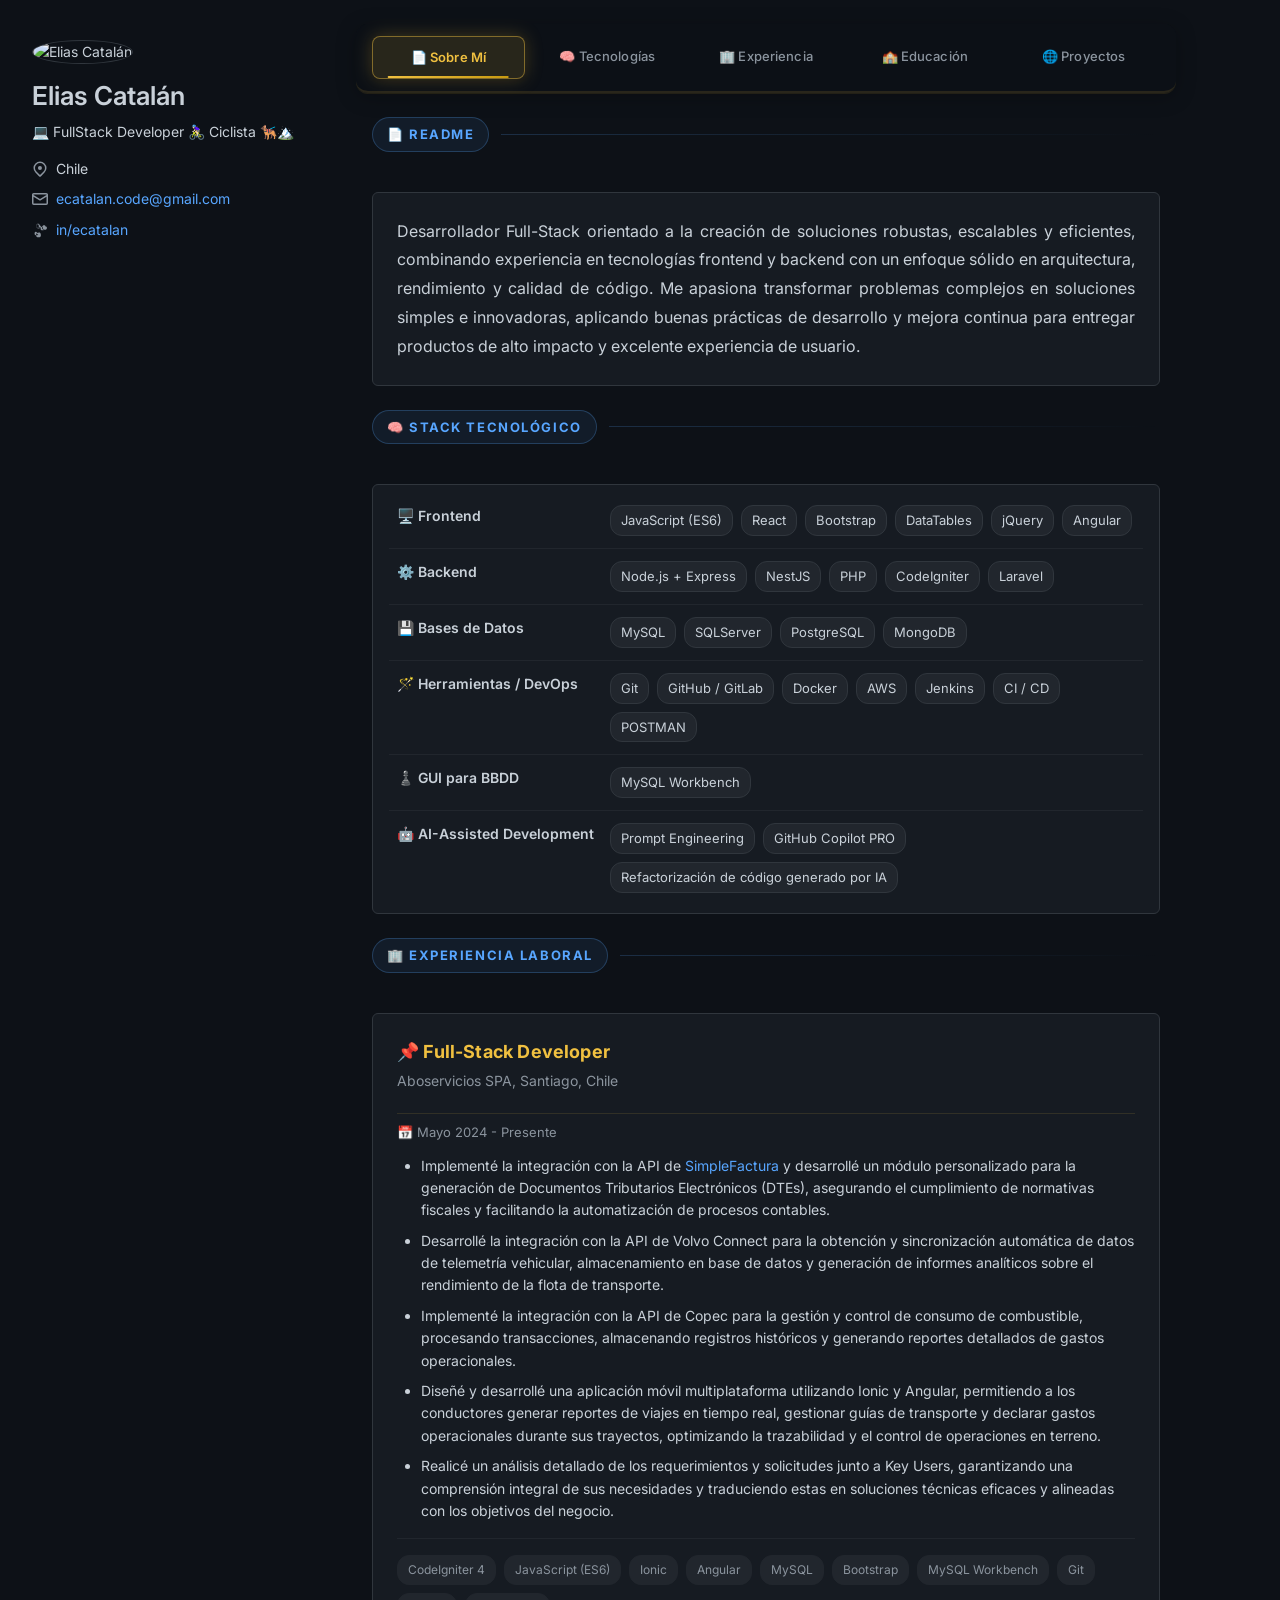
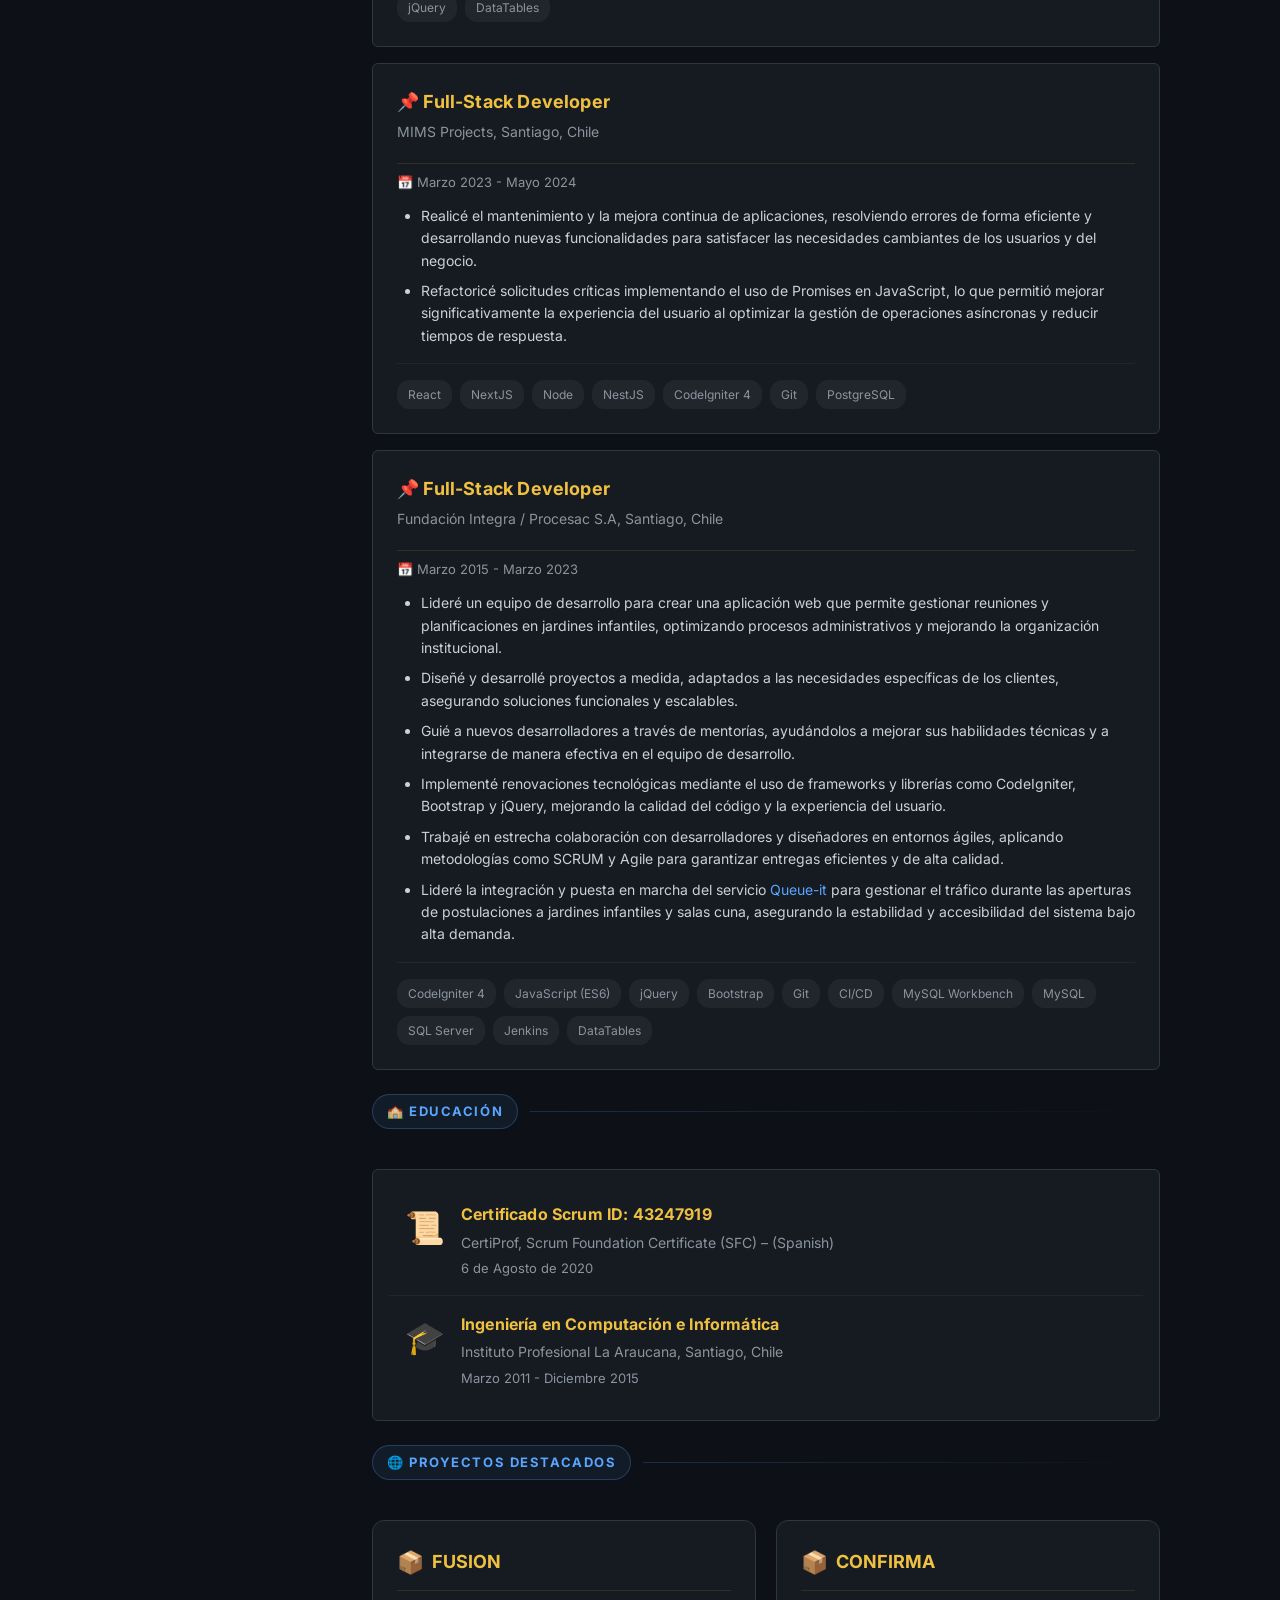
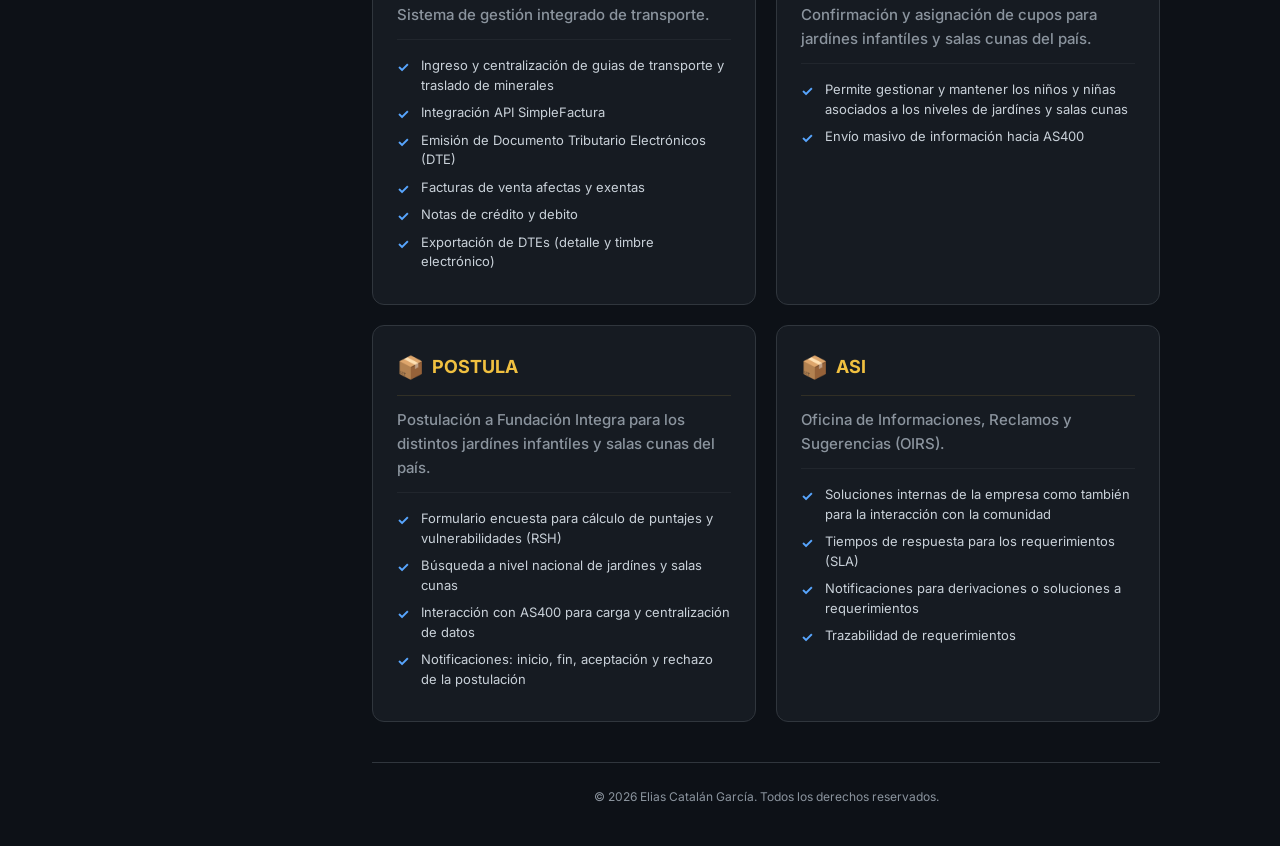
==== index.html @ afe422bb "Mejora(readme): actualizar descripción profesional y categorías de tecnologías" ====
<!DOCTYPE html>
<html lang="es">
<head>
    <meta charset="UTF-8">
    <meta name="viewport" content="width=device-width, initial-scale=1.0">
    <title>Elias Catalán - Full-Stack Developer</title>
    <link rel="icon" href="data:image/svg+xml,<svg xmlns=%22http://www.w3.org/2000/svg%22 viewBox=%220 0 100 100%22><text y=%22.9em%22 font-size=%2290%22>💻</text></svg>">
    <meta name="description" content="Desarrollador Full-Stack con más de 10 años de experiencia en diseño, desarrollo e implementación de aplicaciones web.">
    <link rel="preconnect" href="https://fonts.googleapis.com">
    <link rel="preconnect" href="https://fonts.gstatic.com" crossorigin>
    <link href="https://fonts.googleapis.com/css2?family=Inter:wght@300;400;500;600;700&family=JetBrains+Mono:wght@400;500;600&display=swap" rel="stylesheet">
    <link rel="stylesheet" href="css/style.css">
</head>
<body class="dark-mode">
    <div class="github-container">
        <!-- Sidebar -->
        <aside class="sidebar">
            <div class="profile-section">
                <div class="profile-avatar">
                    <img src="https://avatars.githubusercontent.com/u/13459196?v=4" alt="Elias Catalán" class="avatar-img">
                </div>
                <div class="profile-info">
                    <h1 class="profile-name">Elias Catalán</h1>
                </div>
                <p class="profile-bio">💻 FullStack Developer 🚴🏻‍♀️ Ciclista 🐕‍🦺🏔️</p>
                <button id="theme-toggle" class="btn-theme-toggle">
                    <span class="theme-icon">☀️</span>
                </button>
            </div>

            <div class="profile-details">
                <div class="detail-item">
                    <svg class="icon" viewBox="0 0 16 16" width="16" height="16"><path d="m12.596 11.596-3.535 3.536a1.5 1.5 0 0 1-2.122 0l-3.535-3.536a6.5 6.5 0 1 1 9.192-9.193 6.5 6.5 0 0 1 0 9.193Zm-1.06-8.132v-.001a5 5 0 1 0-7.072 7.072L8 14.07l3.536-3.534a5 5 0 0 0 0-7.072ZM8 9a2 2 0 1 1-.001-3.999A2 2 0 0 1 8 9Z"></path></svg>
                    <span>Chile</span>
                </div>
                <div class="detail-item">
                    <svg class="icon" viewBox="0 0 16 16" width="16" height="16"><path d="M1.75 2h12.5c.966 0 1.75.784 1.75 1.75v8.5A1.75 1.75 0 0 1 14.25 14H1.75A1.75 1.75 0 0 1 0 12.25v-8.5C0 2.784.784 2 1.75 2ZM1.5 12.251c0 .138.112.25.25.25h12.5a.25.25 0 0 0 .25-.25V5.809L8.38 9.397a.75.75 0 0 1-.76 0L1.5 5.809v6.442Zm13-8.181v-.32a.25.25 0 0 0-.25-.25H1.75a.25.25 0 0 0-.25.25v.32L8 7.88Z"></path></svg>
                    <a href="mailto:ecatalan.code@gmail.com">ecatalan.code@gmail.com</a>
                </div>
                <div class="detail-item">
                    <svg class="icon" viewBox="0 0 16 16" width="16" height="16"><path d="M7.775 3.275C7.64 2.33 7.03 1.677 6 1.677c-1.03 0-1.64.653-1.775 1.598L4.15 4.2c-.042.358-.024.65.05.922.07.266.197.487.392.674.204.194.47.34.806.444.332.103.7.162 1.102.162.402 0 .77-.059 1.102-.162.337-.104.602-.25.806-.444.195-.187.322-.408.392-.674.074-.272.092-.564.05-.922Zm.224 1.626c-.06.235-.153.405-.288.52a1.59 1.59 0 0 1-.577.315c-.253.076-.58.12-.934.12s-.681-.044-.934-.12a1.59 1.59 0 0 1-.577-.316c-.135-.114-.228-.284-.288-.519a1.772 1.772 0 0 1-.036-.694l.075-.83c.088-.582.467-1.022 1.15-1.022.683 0 1.062.44 1.15 1.022l.075.83c.036.226.028.47-.036.694ZM13.78 4.826c-.107-.957-.717-1.61-1.747-1.61-1.03 0-1.64.653-1.775 1.598l-.075.83c-.042.358-.024.65.05.922.07.266.197.487.392.674.204.194.47.34.806.444.332.103.7.162 1.102.162.402 0 .77-.059 1.102-.162.337-.104.602-.25.806-.444.195-.187.322-.408.392-.674.074-.272.092-.564.05-.922l-.103-.998Zm-1.527 2.506c-.06.235-.153.405-.288.52a1.59 1.59 0 0 1-.577.315c-.253.076-.58.12-.934.12s-.681-.044-.934-.12a1.59 1.59 0 0 1-.577-.316c-.135-.114-.228-.284-.288-.519a1.772 1.772 0 0 1-.036-.694l.075-.83c.088-.582.467-1.022 1.15-1.022.683 0 1.062.44 1.15 1.022l.075.83c.036.226.028.47-.036.694ZM6 10.677c-1.03 0-1.64.653-1.775 1.598l-.075.83c-.042.358-.024.65.05.922.07.266.197.487.392.674.204.194.47.34.806.444.332.103.7.162 1.102.162.402 0 .77-.059 1.102-.162.337-.104.602-.25.806-.444.195-.187.322-.408.392-.674.074-.272.092-.564.05-.922l-.103-.998c-.107-.957-.717-1.61-1.747-1.61Zm.224 1.626c-.06.235-.153.405-.288.52a1.59 1.59 0 0 1-.577.315c-.253.076-.58.12-.934.12s-.681-.044-.934-.12a1.59 1.59 0 0 1-.577-.316c-.135-.114-.228-.284-.288-.519a1.772 1.772 0 0 1-.036-.694l.075-.83c.088-.582.467-1.022 1.15-1.022.683 0 1.062.44 1.15 1.022l.075.83c.036.226.028.47-.036.694Z"></path></svg>
                    <a href="https://www.linkedin.com/in/ecatalan" target="_blank" rel="noopener noreferrer">in/ecatalan</a>
                </div>
            </div>
        </aside>

        <!-- Main Content -->
        <main class="main-content">
            <div class="profile-header-mobile">
                <h1>👨‍💻 Elias Catalán García</h1>
            </div>

            <!-- Navigation Menu -->
            <nav class="main-nav">
                <ul class="nav-list">
                    <li class="nav-item"><a href="#about" class="nav-link active">📄 Sobre Mí</a></li>
                    <li class="nav-item"><a href="#tech-stack" class="nav-link">🧠 Tecnologías</a></li>
                    <li class="nav-item"><a href="#experience" class="nav-link">🏢 Experiencia</a></li>
                    <li class="nav-item"><a href="#education" class="nav-link">🏫 Educación</a></li>
                    <li class="nav-item"><a href="#projects" class="nav-link">🌐 Proyectos</a></li>
                </ul>
            </nav>

            <!-- About Section -->
            <section id="about" class="readme-section">
                <div class="section-header">
                    <h2>📄 README</h2>
                </div>
                <div class="readme-content">
                    <p class="lead-text">
                        Desarrollador Full-Stack orientado a la creación de soluciones robustas, escalables y eficientes, combinando experiencia en tecnologías 
                        frontend y backend con un enfoque sólido en arquitectura, rendimiento y calidad de código. Me apasiona transformar problemas complejos 
                        en soluciones simples e innovadoras, aplicando buenas prácticas de desarrollo y mejora continua para entregar productos de alto 
                        impacto y excelente experiencia de usuario.
                    </p>
                </div>
            </section>

            <!-- Tech Stack Section -->
            <section id="tech-stack" class="tech-stack-section">
                <div class="section-header">
                    <h2>🧠 Stack Tecnológico</h2>
                </div>
                <div class="tech-table">
                    <table>
                        <tbody>
                            <tr>
                                <td class="category">🖥️ Frontend</td>
                                <td class="technologies">
                                    <span class="tech-badge">JavaScript (ES6)</span>
                                    <span class="tech-badge">React</span>
                                    <span class="tech-badge">Bootstrap</span>
                                    <span class="tech-badge">DataTables</span>
                                    <span class="tech-badge">jQuery</span>
                                    <span class="tech-badge">Angular</span>
                                </td>
                            </tr>
                            <tr>
                                <td class="category">⚙️ Backend</td>
                                <td class="technologies">
                                    <span class="tech-badge">Node.js + Express</span>
                                    <span class="tech-badge">NestJS</span>
                                    <span class="tech-badge">PHP</span>
                                    <span class="tech-badge">CodeIgniter</span>
                                    <span class="tech-badge">Laravel</span>
                                </td>
                            </tr>
                            <tr>
                                <td class="category">💾 Bases de Datos</td>
                                <td class="technologies">
                                    <span class="tech-badge">MySQL</span>
                                    <span class="tech-badge">SQLServer</span>
                                    <span class="tech-badge">PostgreSQL</span>
                                    <span class="tech-badge">MongoDB</span>
                                </td>
                            </tr>
                            <tr>
                                <td class="category">🪄 Herramientas / DevOps</td>
                                <td class="technologies">
                                    <span class="tech-badge">Git</span>
                                    <span class="tech-badge">GitHub / GitLab</span>
                                    <span class="tech-badge">Docker</span>
                                    <span class="tech-badge">AWS</span>
                                    <span class="tech-badge">Jenkins</span>
                                    <span class="tech-badge">CI / CD</span>
                                    <span class="tech-badge">POSTMAN</span>
                                </td>
                            </tr>
                            <tr>
                                <td class="category">♟️ GUI para BBDD</td>
                                <td class="technologies">
                                    <span class="tech-badge">MySQL Workbench</span>
                                </td>
                            </tr>
                            <tr>
                                <td class="category">🤖 AI-Assisted Development</td>
                                <td class="technologies">
                                    <span class="tech-badge">Prompt Engineering</span>
                                    <span class="tech-badge">GitHub Copilot PRO</span>
                                    <span class="tech-badge">Refactorización de código generado por IA</span>
                                </td>
                            </tr>
                        </tbody>
                    </table>
                </div>
            </section>

            <!-- Experience Section -->
            <section id="experience" class="experience-section">
                <div class="section-header">
                    <h2>🏢 Experiencia Laboral</h2>
                </div>

                <div class="experience-card">
                    <div class="exp-header">
                        <h3>📌 Full-Stack Developer</h3>
                        <span class="company">Aboservicios SPA, Santiago, Chile</span>
                    </div>
                    <div class="exp-date">📅 Mayo 2024 - Presente</div>
                    <ul class="exp-details">
                        <li>Implementé la integración con la API de <a href="https://simplefactura.cl/" target="_blank" rel="noopener noreferrer">SimpleFactura</a> y desarrollé un módulo personalizado para la generación de Documentos Tributarios Electrónicos (DTEs), asegurando el cumplimiento de normativas fiscales y facilitando la automatización de procesos contables.</li>
                        <li>Desarrollé la integración con la API de Volvo Connect para la obtención y sincronización automática de datos de telemetría vehicular, almacenamiento en base de datos y generación de informes analíticos sobre el rendimiento de la flota de transporte.</li>
                        <li>Implementé la integración con la API de Copec para la gestión y control de consumo de combustible, procesando transacciones, almacenando registros históricos y generando reportes detallados de gastos operacionales.</li>
                        <li>Diseñé y desarrollé una aplicación móvil multiplataforma utilizando Ionic y Angular, permitiendo a los conductores generar reportes de viajes en tiempo real, gestionar guías de transporte y declarar gastos operacionales durante sus trayectos, optimizando la trazabilidad y el control de operaciones en terreno.</li>
                        <li>Realicé un análisis detallado de los requerimientos y solicitudes junto a Key Users, garantizando una comprensión integral de sus necesidades y traduciendo estas en soluciones técnicas eficaces y alineadas con los objetivos del negocio.</li>
                    </ul>
                    <div class="exp-tech-stack">
                        <span class="exp-tech-badge">CodeIgniter 4</span>
                        <span class="exp-tech-badge">JavaScript (ES6)</span>
                        <span class="exp-tech-badge">Ionic</span>
                        <span class="exp-tech-badge">Angular</span>
                        <span class="exp-tech-badge">MySQL</span>
                        <span class="exp-tech-badge">Bootstrap</span>
                        <span class="exp-tech-badge">MySQL Workbench</span>
                        <span class="exp-tech-badge">Git</span>
                        <span class="exp-tech-badge">jQuery</span>
                        <span class="exp-tech-badge">DataTables</span>
                    </div>
                </div>

                <div class="experience-card">
                    <div class="exp-header">
                        <h3>📌 Full-Stack Developer</h3>
                        <span class="company">MIMS Projects, Santiago, Chile</span>
                    </div>
                    <div class="exp-date">📅 Marzo 2023 - Mayo 2024</div>
                    <ul class="exp-details">
                        <li>Realicé el mantenimiento y la mejora continua de aplicaciones, resolviendo errores de forma eficiente y desarrollando nuevas funcionalidades para satisfacer las necesidades cambiantes de los usuarios y del negocio.</li>
                        <li>Refactoricé solicitudes críticas implementando el uso de Promises en JavaScript, lo que permitió mejorar significativamente la experiencia del usuario al optimizar la gestión de operaciones asíncronas y reducir tiempos de respuesta.</li>
                    </ul>
                    <div class="exp-tech-stack">
                        <span class="exp-tech-badge">React</span>
                        <span class="exp-tech-badge">NextJS</span>
                        <span class="exp-tech-badge">Node</span>
                        <span class="exp-tech-badge">NestJS</span>
                        <span class="exp-tech-badge">CodeIgniter 4</span>
                        <span class="exp-tech-badge">Git</span>
                        <span class="exp-tech-badge">PostgreSQL</span>
                    </div>
                </div>

                <div class="experience-card">
                    <div class="exp-header">
                        <h3>📌 Full-Stack Developer</h3>
                        <span class="company">Fundación Integra / Procesac S.A, Santiago, Chile</span>
                    </div>
                    <div class="exp-date">📅 Marzo 2015 - Marzo 2023</div>
                    <ul class="exp-details">
                        <li>Lideré un equipo de desarrollo para crear una aplicación web que permite gestionar reuniones y planificaciones en jardines infantiles, optimizando procesos administrativos y mejorando la organización institucional.</li>
                        <li>Diseñé y desarrollé proyectos a medida, adaptados a las necesidades específicas de los clientes, asegurando soluciones funcionales y escalables.</li>
                        <li>Guié a nuevos desarrolladores a través de mentorías, ayudándolos a mejorar sus habilidades técnicas y a integrarse de manera efectiva en el equipo de desarrollo.</li>
                        <li>Implementé renovaciones tecnológicas mediante el uso de frameworks y librerías como CodeIgniter, Bootstrap y jQuery, mejorando la calidad del código y la experiencia del usuario.</li>
                        <li>Trabajé en estrecha colaboración con desarrolladores y diseñadores en entornos ágiles, aplicando metodologías como SCRUM y Agile para garantizar entregas eficientes y de alta calidad.</li>
                        <li>Lideré la integración y puesta en marcha del servicio <a href="https://queue-it.com/" target="_blank" rel="noopener noreferrer">Queue-it</a> para gestionar el tráfico durante las aperturas de postulaciones a jardines infantiles y salas cuna, asegurando la estabilidad y accesibilidad del sistema bajo alta demanda.</li>
                    </ul>
                    <div class="exp-tech-stack">
                        <span class="exp-tech-badge">CodeIgniter 4</span>
                        <span class="exp-tech-badge">JavaScript (ES6)</span>
                        <span class="exp-tech-badge">jQuery</span>
                        <span class="exp-tech-badge">Bootstrap</span>
                        <span class="exp-tech-badge">Git</span>
                        <span class="exp-tech-badge">CI/CD</span>
                        <span class="exp-tech-badge">MySQL Workbench</span>
                        <span class="exp-tech-badge">MySQL</span>
                        <span class="exp-tech-badge">SQL Server</span>
                        <span class="exp-tech-badge">Jenkins</span>
                        <span class="exp-tech-badge">DataTables</span>
                    </div>
                </div>
            </section>

            <!-- Education Section -->
            <section id="education" class="education-section">
                <div class="section-header">
                    <h2>🏫 Educación</h2>
                </div>
                <div class="education-list">
                    <div class="education-item">
                        <div class="edu-icon">📜</div>
                        <div class="edu-content">
                            <h4>Certificado Scrum ID: 43247919</h4>
                            <p class="edu-institution">CertiProf, Scrum Foundation Certificate (SFC) – (Spanish)</p>
                            <p class="edu-date">6 de Agosto de 2020</p>
                        </div>
                    </div>
                    <div class="education-item">
                        <div class="edu-icon">🎓</div>
                        <div class="edu-content">
                            <h4>Ingeniería en Computación e Informática</h4>
                            <p class="edu-institution">Instituto Profesional La Araucana, Santiago, Chile</p>
                            <p class="edu-date">Marzo 2011 - Diciembre 2015</p>
                        </div>
                    </div>
                </div>
            </section>

            <!-- Projects Section -->
            <section id="projects" class="projects-section">
                <div class="section-header">
                    <h2>🌐 Proyectos Destacados</h2>
                </div>
                <div class="projects-grid">
                    <div class="project-card">
                        <h3><a href="https://fusion.deltainformatica.cl/" target="_blank" rel="noopener noreferrer">FUSION</a></h3>
                        <p class="project-description">Sistema de gestión integrado de transporte.</p>
                        <ul class="project-features">
                            <li>Ingreso y centralización de guias de transporte y traslado de minerales</li>
                            <li>Integración API SimpleFactura</li>
                            <li>Emisión de Documento Tributario Electrónicos (DTE)</li>
                            <li>Facturas de venta afectas y exentas</li>
                            <li>Notas de crédito y debito</li>
                            <li>Exportación de DTEs (detalle y timbre electrónico)</li>
                        </ul>
                    </div>

                    <div class="project-card">
                        <h3><a href="https://confirma.integra.cl/" target="_blank" rel="noopener noreferrer">CONFIRMA</a></h3>
                        <p class="project-description">Confirmación y asignación de cupos para jardínes infantíles y salas cunas del país.</p>
                        <ul class="project-features">
                            <li>Permite gestionar y mantener los niños y niñas asociados a los niveles de jardínes y salas cunas</li>
                            <li>Envío masivo de información hacia AS400</li>
                        </ul>
                    </div>

                    <div class="project-card">
                        <h3><a href="https://postula.integra.cl/" target="_blank" rel="noopener noreferrer">POSTULA</a></h3>
                        <p class="project-description">Postulación a Fundación Integra para los distintos jardínes infantíles y salas cunas del país.</p>
                        <ul class="project-features">
                            <li>Formulario encuesta para cálculo de puntajes y vulnerabilidades (RSH)</li>
                            <li>Búsqueda a nivel nacional de jardínes y salas cunas</li>
                            <li>Interacción con AS400 para carga y centralización de datos</li>
                            <li>Notificaciones: inicio, fin, aceptación y rechazo de la postulación</li>
                        </ul>
                    </div>

                    <div class="project-card">
                        <h3><a href="https://asi.integra.cl/" target="_blank" rel="noopener noreferrer">ASI</a></h3>
                        <p class="project-description">Oficina de Informaciones, Reclamos y Sugerencias (OIRS).</p>
                        <ul class="project-features">
                            <li>Soluciones internas de la empresa como también para la interacción con la comunidad</li>
                            <li>Tiempos de respuesta para los requerimientos (SLA)</li>
                            <li>Notificaciones para derivaciones o soluciones a requerimientos</li>
                            <li>Trazabilidad de requerimientos</li>
                        </ul>
                    </div>
                </div>
            </section>

            <!-- Footer -->
            <footer class="github-footer">
                <p>© <span id="current-year"></span> Elias Catalán García. Todos los derechos reservados.</p>
            </footer>
        </main>
    </div>

    <button id="scroll-to-top" class="scroll-to-top" aria-label="Volver arriba">
        <svg viewBox="0 0 24 24" width="24" height="24" stroke="currentColor" stroke-width="2" fill="none">
            <polyline points="18 15 12 9 6 15"></polyline>
        </svg>
    </button>

    <script src="js/script.js"></script>
</body>
</html>
---- css/style.css ----
/* ============================================
   GITHUB STYLE - VARIABLES
   ============================================ */
:root {
    /* Dark Theme Colors */
    --bg-primary: #0d1117;
    --bg-secondary: #161b22;
    --bg-tertiary: #21262d;
    --bg-overlay: #30363d;
    
    --text-primary: #c9d1d9;
    --text-secondary: #8b949e;
    --text-link: #58a6ff;
    --text-link-hover: #1f6feb;
    
    --border-default: #30363d;
    --border-muted: #21262d;
    
    /* Light Theme Colors */
    --bg-primary-light: #ffffff;
    --bg-secondary-light: #f6f8fa;
    --bg-tertiary-light: #ffffff;
    --bg-overlay-light: #f6f8fa;
    
    --text-primary-light: #24292f;
    --text-secondary-light: #57606a;
    --text-link-light: #0969da;
    --text-link-hover-light: #0550ae;
    
    --border-default-light: #d0d7de;
    --border-muted-light: #d8dee4;
    
    /* Common */
    --font-family: 'Inter', 'Roboto', -apple-system, BlinkMacSystemFont, "Segoe UI", "Noto Sans", Helvetica, Arial, sans-serif;
    --font-mono: 'JetBrains Mono', 'Fira Code', ui-monospace, SFMono-Regular, "SF Mono", Menlo, Consolas, "Liberation Mono", monospace;

    /* Accent Colors */
    --accent-yellow: #f0c040;
    --accent-yellow-dark: #c89a10;
    --accent-yellow-glow: rgba(240, 192, 64, 0.25);
    --accent-yellow-subtle: rgba(240, 192, 64, 0.12);
}

/* ============================================
   RESET & BASE STYLES
   ============================================ */
* {
    margin: 0;
    padding: 0;
    box-sizing: border-box;
}

body {
    font-family: var(--font-family);
    background-color: var(--bg-primary);
    color: var(--text-primary);
    line-height: 1.6;
    font-size: 14px;
    transition: background-color 0.3s ease, color 0.3s ease;
}

body.light-mode {
    background-color: var(--bg-primary-light);
    color: var(--text-primary-light);
}

a {
    color: var(--text-link);
    text-decoration: none;
    transition: color 0.2s ease;
}

a:hover {
    color: var(--text-link-hover);
    text-decoration: underline;
}

body.light-mode a {
    color: var(--text-link-light);
}

body.light-mode a:hover {
    color: var(--text-link-hover-light);
}

code {
    background-color: var(--bg-tertiary);
    padding: 0.2em 0.4em;
    border-radius: 6px;
    font-family: var(--font-mono);
    font-size: 0.9em;
}

body.light-mode code {
    background-color: var(--bg-overlay-light);
}

/* ============================================
   MAIN CONTAINER
   ============================================ */
.github-container {
    display: grid;
    grid-template-columns: 300px 1fr;
    max-width: 1400px;
    margin: 0 auto;
    padding: 40px 120px 40px 32px;
    gap: 40px;
}

/* ============================================
   SIDEBAR
   ============================================ */
.sidebar {
    position: sticky;
    top: 24px;
    height: fit-content;
}

.profile-section {
    margin-bottom: 16px;
    position: relative;
}

.profile-avatar {
    width: 100%;
    margin-bottom: 16px;
}

.avatar-img {
    width: 100%;
    height: auto;
    border-radius: 50%;
    border: 1px solid var(--border-default);
}

body.light-mode .avatar-img {
    border-color: var(--border-default-light);
}

.profile-info {
    margin-bottom: 8px;
}

.profile-name {
    font-size: 26px;
    font-weight: 600;
    line-height: 1.25;
    color: var(--text-primary);
}

body.light-mode .profile-name {
    color: var(--text-primary-light);
}

.profile-username {
    font-size: 20px;
    font-weight: 300;
    color: var(--text-secondary);
    margin-top: 4px;
}

body.light-mode .profile-username {
    color: var(--text-secondary-light);
}

.profile-bio {
    font-size: 14px;
    color: var(--text-primary);
    margin-top: 8px;
    line-height: 1.5;
}

body.light-mode .profile-bio {
    color: var(--text-primary-light);
}

.btn-theme-toggle {
    display: none;
}

.btn-theme-toggle:hover {
    background: var(--bg-overlay);
    border-color: var(--text-secondary);
}

body.light-mode .btn-theme-toggle {
    background: var(--bg-overlay-light);
    border-color: var(--border-default-light);
}

body.light-mode .btn-theme-toggle:hover {
    background: var(--bg-secondary-light);
    border-color: var(--border-muted-light);
}

.profile-details {
    margin-top: 16px;
}

.detail-item {
    display: flex;
    align-items: center;
    gap: 8px;
    margin-bottom: 8px;
    font-size: 14px;
    color: var(--text-primary);
}

body.light-mode .detail-item {
    color: var(--text-primary-light);
}

.detail-item .icon {
    fill: var(--text-secondary);
    flex-shrink: 0;
}

body.light-mode .detail-item .icon {
    fill: var(--text-secondary-light);
}

.achievements {
    margin-top: 24px;
    padding-top: 16px;
    border-top: 1px solid var(--border-default);
}

body.light-mode .achievements {
    border-color: var(--border-default-light);
}

.achievements h3 {
    font-size: 16px;
    font-weight: 600;
    margin-bottom: 12px;
    color: var(--text-primary);
}

body.light-mode .achievements h3 {
    color: var(--text-primary-light);
}

.achievement-badges {
    display: flex;
    gap: 8px;
    flex-wrap: wrap;
}

.badge {
    width: 48px;
    height: 48px;
    border-radius: 50%;
    background: var(--bg-tertiary);
    border: 1px solid var(--border-default);
    display: flex;
    align-items: center;
    justify-content: center;
    font-size: 24px;
    cursor: pointer;
    transition: transform 0.2s ease;
}

.badge:hover {
    transform: scale(1.1);
}

body.light-mode .badge {
    background: var(--bg-overlay-light);
    border-color: var(--border-default-light);
}

/* ============================================
   MAIN CONTENT
   ============================================ */
.main-content {
    min-width: 0;
}

.profile-header-mobile {
    display: none;
}

/* Navigation Menu */
.main-nav {
    position: sticky;
    top: 0;
    margin-bottom: 24px;
    padding: 12px 16px;
    z-index: 100;
    backdrop-filter: blur(12px);
    background: rgba(13, 17, 23, 0.96);
    box-shadow: 0 4px 20px rgba(0, 0, 0, 0.25), 0 1px 0 var(--accent-yellow-subtle);
    border-radius: 12px;
    margin-left: -16px;
    margin-right: -16px;
    margin-top: -16px;
    border-bottom: 2px solid var(--accent-yellow-subtle);
}

body.light-mode .main-nav {
    background: rgba(255, 255, 255, 0.97);
    border-color: var(--accent-yellow-subtle);
    box-shadow: 0 4px 16px rgba(0, 0, 0, 0.08), 0 1px 0 var(--accent-yellow-subtle);
}

.nav-list {
    display: flex;
    gap: 6px;
    list-style: none;
    margin: 0;
    padding: 0;
    flex-wrap: nowrap;
}

.nav-item {
    margin: 0;
    flex: 1;
}

.nav-link {
    display: flex;
    align-items: center;
    justify-content: center;
    width: 100%;
    padding: 10px 8px;
    color: var(--text-secondary);
    text-decoration: none;
    border-radius: 8px;
    font-size: 13px;
    font-weight: 500;
    transition: all 0.3s cubic-bezier(0.4, 0, 0.2, 1);
    white-space: nowrap;
    position: relative;
    overflow: hidden;
    text-align: center;
    letter-spacing: 0.01em;
}

.nav-link::before {
    content: '';
    position: absolute;
    bottom: 0;
    left: 50%;
    transform: translateX(-50%) scaleX(0);
    width: 80%;
    height: 2px;
    background: linear-gradient(90deg, var(--accent-yellow) 0%, var(--accent-yellow-dark) 100%);
    transition: transform 0.3s ease;
    border-radius: 2px;
}

.nav-link:hover::before,
.nav-link.active::before {
    transform: translateX(-50%) scaleX(1);
}

.nav-link:hover {
    background: var(--accent-yellow-subtle);
    color: var(--accent-yellow);
    text-decoration: none;
    transform: translateY(-1px);
    box-shadow: 0 4px 12px var(--accent-yellow-glow);
}

.nav-link.active {
    background: var(--accent-yellow-subtle);
    color: var(--accent-yellow);
    border: 1px solid rgba(240, 192, 64, 0.45);
    box-shadow: 0 0 18px var(--accent-yellow-glow), 0 2px 8px rgba(0, 0, 0, 0.2);
    font-weight: 600;
}

body.light-mode .nav-link {
    color: var(--text-secondary-light);
}

body.light-mode .nav-link::before {
    background: linear-gradient(90deg, #7a5800 0%, #5c4000 100%);
}

body.light-mode .nav-link:hover {
    background: rgba(120, 88, 0, 0.08);
    color: #7a5800;
    box-shadow: 0 4px 10px rgba(120, 88, 0, 0.15);
}

body.light-mode .nav-link.active {
    background: rgba(120, 88, 0, 0.1);
    color: #7a5800;
    border-color: rgba(120, 88, 0, 0.4);
    box-shadow: 0 0 14px rgba(120, 88, 0, 0.12), 0 2px 6px rgba(0, 0, 0, 0.06);
    font-weight: 600;
}

.section-header {
    margin-bottom: 24px;
    padding: 0 0 16px 0;
    position: relative;
    display: flex;
    align-items: center;
    gap: 12px;
}

.section-header::after {
    content: '';
    flex: 1;
    height: 1px;
    background: linear-gradient(90deg, rgba(88, 166, 255, 0.2) 0%, transparent 100%);
}

.section-header h2 {
    font-size: 13px;
    font-weight: 700;
    color: #58a6ff;
    letter-spacing: 0.12em;
    text-transform: uppercase;
    margin: 0;
    white-space: nowrap;
    display: flex;
    align-items: center;
    gap: 8px;
    padding: 6px 14px;
    background: rgba(88, 166, 255, 0.08);
    border: 1px solid rgba(88, 166, 255, 0.25);
    border-radius: 20px;
}

body.light-mode .section-header::after {
    background: linear-gradient(90deg, rgba(120, 88, 0, 0.15) 0%, transparent 100%);
}

body.light-mode .section-header h2 {
    color: #7a5800;
    background: rgba(120, 88, 0, 0.08);
    border-color: rgba(120, 88, 0, 0.25);
}

/* README Section */
.readme-section {
    margin-bottom: 24px;
}

body.light-mode .readme-section {
}

.readme-content {
    background: var(--bg-secondary);
    border: 1px solid var(--border-default);
    border-radius: 6px;
    padding: 24px;
    font-size: 16px;
    line-height: 1.8;
}

body.light-mode .readme-content {
    background: var(--bg-tertiary-light);
    border-color: var(--border-default-light);
}

.lead-text {
    text-align: justify;
    color: var(--text-primary);
}

body.light-mode .lead-text {
    color: var(--text-primary-light);
}

/* Tech Stack Section */
.tech-stack-section {
    margin-bottom: 24px;
}

body.light-mode .tech-stack-section {
}

.tech-table {
    overflow-x: auto;
    background: var(--bg-secondary);
    border: 1px solid var(--border-default);
    border-radius: 6px;
    padding: 8px 16px;
}

body.light-mode .tech-table {
    background: var(--bg-tertiary-light);
    border-color: var(--border-default-light);
}

.tech-table table {
    width: 100%;
    border-collapse: collapse;
}

.tech-table tr {
    border-bottom: 1px solid var(--border-muted);
}

body.light-mode .tech-table tr {
    border-color: var(--border-muted-light);
}

.tech-table tr:last-child {
    border-bottom: none;
}

.tech-table td {
    padding: 12px 8px;
    vertical-align: top;
}

.tech-table .category {
    font-weight: 600;
    color: var(--text-primary);
    white-space: nowrap;
    width: 200px;
}

body.light-mode .tech-table .category {
    color: var(--text-primary-light);
}

.tech-table .technologies {
    display: flex;
    flex-wrap: wrap;
    gap: 8px;
}

.tech-badge {
    display: inline-block;
    padding: 4px 10px;
    background: var(--bg-tertiary);
    border: 1px solid var(--border-default);
    border-radius: 12px;
    font-size: 13px;
    color: var(--text-primary);
    white-space: nowrap;
    cursor: pointer;
    transition: all 0.3s cubic-bezier(0.4, 0, 0.2, 1);
}

.tech-badge:hover {
    transform: translateY(-2px);
    border-color: #ffd700;
    box-shadow: 0 4px 12px rgba(255, 215, 0, 0.25);
    color: #ffd700;
}

body.light-mode .tech-badge {
    background: var(--bg-overlay-light);
    border-color: var(--border-default-light);
    color: var(--text-primary-light);
}

body.light-mode .tech-badge:hover {
    border-color: #d4af37;
    box-shadow: 0 4px 12px rgba(212, 175, 55, 0.3);
    color: #d4af37;
}

.gist-link {
    font-size: 14px;
}

/* Experience Section */
.experience-section {
    margin-bottom: 24px;
}

.experience-card {
    background: var(--bg-secondary);
    border: 1px solid var(--border-default);
    border-radius: 6px;
    padding: 24px;
    margin-bottom: 16px;
}

body.light-mode .experience-card {
    background: var(--bg-tertiary-light);
    border-color: var(--border-default-light);
}

.exp-header {
    padding-bottom: 12px;
    margin-bottom: 8px;
    border-bottom: 1px solid var(--accent-yellow-subtle);
}

.exp-header h3 {
    font-size: 18px;
    font-weight: 700;
    color: var(--accent-yellow);
    margin-bottom: 4px;
    letter-spacing: 0.01em;
}

body.light-mode .exp-header h3 {
    color: #7a5800;
}

body.light-mode .exp-header {
    border-bottom-color: rgba(120, 88, 0, 0.15);
}

.company {
    font-size: 14px;
    color: var(--text-secondary);
    display: block;
    margin-bottom: 8px;
}

body.light-mode .company {
    color: var(--text-secondary-light);
}

.exp-date {
    font-size: 13px;
    color: var(--text-secondary);
    margin-bottom: 12px;
}

body.light-mode .exp-date {
    color: var(--text-secondary-light);
}

.exp-details {
    list-style: disc;
    padding-left: 24px;
}

.exp-details li {
    margin-bottom: 8px;
    color: var(--text-primary);
    line-height: 1.6;
}

body.light-mode .exp-details li {
    color: var(--text-primary-light);
}

.exp-tech-stack {
    display: flex;
    flex-wrap: wrap;
    gap: 8px;
    margin-top: 16px;
    padding-top: 16px;
    border-top: 1px solid var(--border-muted);
}

body.light-mode .exp-tech-stack {
    border-color: var(--border-muted-light);
}

.exp-tech-badge {
    display: inline-block;
    padding: 4px 10px;
    background: var(--bg-tertiary);
    border: 1px solid var(--border-muted);
    border-radius: 12px;
    font-size: 12px;
    color: var(--text-secondary);
    white-space: nowrap;
}

body.light-mode .exp-tech-badge {
    background: #e8eaed;
    border-color: #c1c6cc;
    color: #5f6368;
}

/* Education Section */
.education-section {
    margin-bottom: 24px;
}

.education-list {
    background: var(--bg-secondary);
    border: 1px solid var(--border-default);
    border-radius: 6px;
    padding: 16px;
}

body.light-mode .education-list {
    background: var(--bg-tertiary-light);
    border-color: var(--border-default-light);
}

.education-item {
    display: flex;
    gap: 16px;
    padding: 16px;
    border-bottom: 1px solid var(--border-muted);
}

body.light-mode .education-item {
    border-color: var(--border-muted-light);
}

.education-item:last-child {
    border-bottom: none;
}

.edu-icon {
    font-size: 32px;
    flex-shrink: 0;
}

.edu-content h4 {
    font-size: 16px;
    font-weight: 700;
    color: var(--accent-yellow);
    margin-bottom: 4px;
    letter-spacing: 0.01em;
}

body.light-mode .edu-content h4 {
    color: #7a5800;
}

.edu-institution {
    font-size: 14px;
    color: var(--text-secondary);
    margin-bottom: 4px;
}

body.light-mode .edu-institution {
    color: var(--text-secondary-light);
}

.edu-date {
    font-size: 13px;
    color: var(--text-secondary);
}

body.light-mode .edu-date {
    color: var(--text-secondary-light);
}

/* Projects Section */
.projects-section {
    margin-bottom: 24px;
}

.projects-grid {
    display: grid;
    grid-template-columns: repeat(auto-fit, minmax(320px, 1fr));
    gap: 20px;
}

.project-card {
    background: var(--bg-secondary);
    border: 1px solid var(--border-default);
    border-radius: 12px;
    padding: 24px;
    position: relative;
    overflow: hidden;
    transition: all 0.3s cubic-bezier(0.4, 0, 0.2, 1);
    display: flex;
    flex-direction: column;
}

.project-card::before {
    content: '';
    position: absolute;
    top: 0;
    left: 0;
    right: 0;
    height: 3px;
    background: linear-gradient(90deg, var(--accent-yellow) 0%, var(--accent-yellow-dark) 100%);
    transform: scaleX(0);
    transform-origin: left;
    transition: transform 0.3s ease;
}

.project-card:hover::before {
    transform: scaleX(1);
}

.project-card:hover {
    transform: translateY(-4px);
    border-color: rgba(240, 192, 64, 0.45);
    box-shadow: 0 8px 28px var(--accent-yellow-glow);
}

body.light-mode .project-card {
    background: var(--bg-tertiary-light);
    border-color: var(--border-default-light);
}

body.light-mode .project-card::before {
    background: linear-gradient(90deg, #7a5800 0%, #c89a10 100%);
}

body.light-mode .project-card:hover {
    border-color: rgba(120, 88, 0, 0.4);
    box-shadow: 0 8px 28px rgba(120, 88, 0, 0.15);
}

.project-card h3 {
    font-size: 18px;
    font-weight: 700;
    margin-bottom: 12px;
    display: flex;
    align-items: center;
    gap: 8px;
    padding-bottom: 10px;
    border-bottom: 1px solid var(--accent-yellow-subtle);
}

.project-card h3::before {
    content: '📦';
    font-size: 22px;
}

.project-card h3 a {
    color: var(--accent-yellow);
    text-decoration: none;
    transition: color 0.2s ease;
    position: relative;
}

body.light-mode .project-card h3 a {
    color: #7a5800;
}

.project-card h3 a::after {
    content: '↗';
    opacity: 0;
    margin-left: 4px;
    transition: opacity 0.2s ease;
    font-size: 16px;
}

.project-card:hover h3 a::after {
    opacity: 1;
}

body.light-mode .project-card h3 a {
    color: var(--text-link-light);
}

.project-description {
    font-size: 15px;
    color: var(--text-secondary);
    margin-bottom: 16px;
    line-height: 1.6;
    font-weight: 500;
    padding-bottom: 12px;
    border-bottom: 1px solid var(--border-muted);
}

body.light-mode .project-description {
    color: var(--text-secondary-light);
    border-color: var(--border-muted-light);
}

.project-features {
    list-style: none;
    padding-left: 0;
    font-size: 13px;
    flex-grow: 1;
}

.project-features li {
    margin-bottom: 8px;
    color: var(--text-primary);
    padding-left: 24px;
    position: relative;
    line-height: 1.5;
}

.project-features li::before {
    content: '✓';
    position: absolute;
    left: 0;
    color: var(--text-link);
    font-weight: bold;
    font-size: 14px;
}

body.light-mode .project-features li {
    color: var(--text-primary-light);
}

body.light-mode .project-features li::before {
    color: var(--text-link-light);
}

/* Footer */
.github-footer {
    margin-top: 40px;
    padding-top: 24px;
    border-top: 1px solid var(--border-default);
    text-align: center;
    color: var(--text-secondary);
    font-size: 12px;
}

body.light-mode .github-footer {
    border-color: var(--border-default-light);
    color: var(--text-secondary-light);
}

/* Scroll to Top Button */
.scroll-to-top {
    position: fixed;
    bottom: 32px;
    right: 32px;
    width: 48px;
    height: 48px;
    background: var(--bg-tertiary);
    border: 1px solid var(--border-default);
    border-radius: 50%;
    display: flex;
    align-items: center;
    justify-content: center;
    cursor: pointer;
    opacity: 0;
    visibility: hidden;
    transition: all 0.3s cubic-bezier(0.4, 0, 0.2, 1);
    z-index: 1000;
    box-shadow: 0 4px 12px rgba(0, 0, 0, 0.15);
    color: var(--text-link);
}

.scroll-to-top.visible {
    opacity: 1;
    visibility: visible;
}

.scroll-to-top:hover {
    transform: translateY(-4px);
    background: var(--bg-overlay);
    border-color: var(--text-link);
    box-shadow: 0 6px 16px rgba(88, 166, 255, 0.25);
}

.scroll-to-top:active {
    transform: translateY(-2px);
}

body.light-mode .scroll-to-top {
    background: var(--bg-overlay-light);
    border-color: var(--border-default-light);
    color: var(--text-link-light);
    box-shadow: 0 4px 12px rgba(0, 0, 0, 0.1);
}

body.light-mode .scroll-to-top:hover {
    background: var(--bg-secondary-light);
    border-color: var(--text-link-light);
    box-shadow: 0 6px 16px rgba(9, 105, 218, 0.2);
}

.footer-links {
    margin-top: 8px;
}

.footer-links a {
    margin: 0 8px;
}

/* ============================================
   RESPONSIVE DESIGN
   ============================================ */
@media (max-width: 1024px) {
    .github-container {
        grid-template-columns: 1fr;
        padding: 16px;
    }
    
    .sidebar {
        position: relative;
        top: 0;
    }
    
    .profile-header-mobile {
        display: block;
        margin-bottom: 24px;
    }
    
    .profile-header-mobile h1 {
        font-size: 28px;
        color: var(--text-primary);
    }
    
    body.light-mode .profile-header-mobile h1 {
        color: var(--text-primary-light);
    }

    .main-nav {
        margin-left: -16px;
        margin-right: -16px;
        padding: 12px 16px;
    }

    .nav-list {
        overflow-x: auto;
        -webkit-overflow-scrolling: touch;
        scrollbar-width: none;
    }

    .nav-list::-webkit-scrollbar {
        display: none;
    }
}

@media (max-width: 768px) {
    .github-container {
        padding: 12px;
    }
    
    .readme-section,
    .tech-stack-section,
    .experience-card,
    .education-list {
        padding: 16px;
    }
    
    .tech-table .category {
        width: auto;
        display: block;
        margin-bottom: 8px;
    }
    
    .tech-table td {
        display: block;
        padding: 8px 0;
    }
    
    .projects-grid {
        grid-template-columns: 1fr;
    }
    
    .profile-name {
        font-size: 22px;
    }
    
    .profile-username {
        font-size: 18px;
    }
}

@media (max-width: 480px) {
    .github-container {
        padding: 8px;
    }
    
    .section-header h2 {
        font-size: 11px;
    }
    
    .readme-content {
        font-size: 14px;
    }
    
    .experience-card h3 {
        font-size: 16px;
    }
}
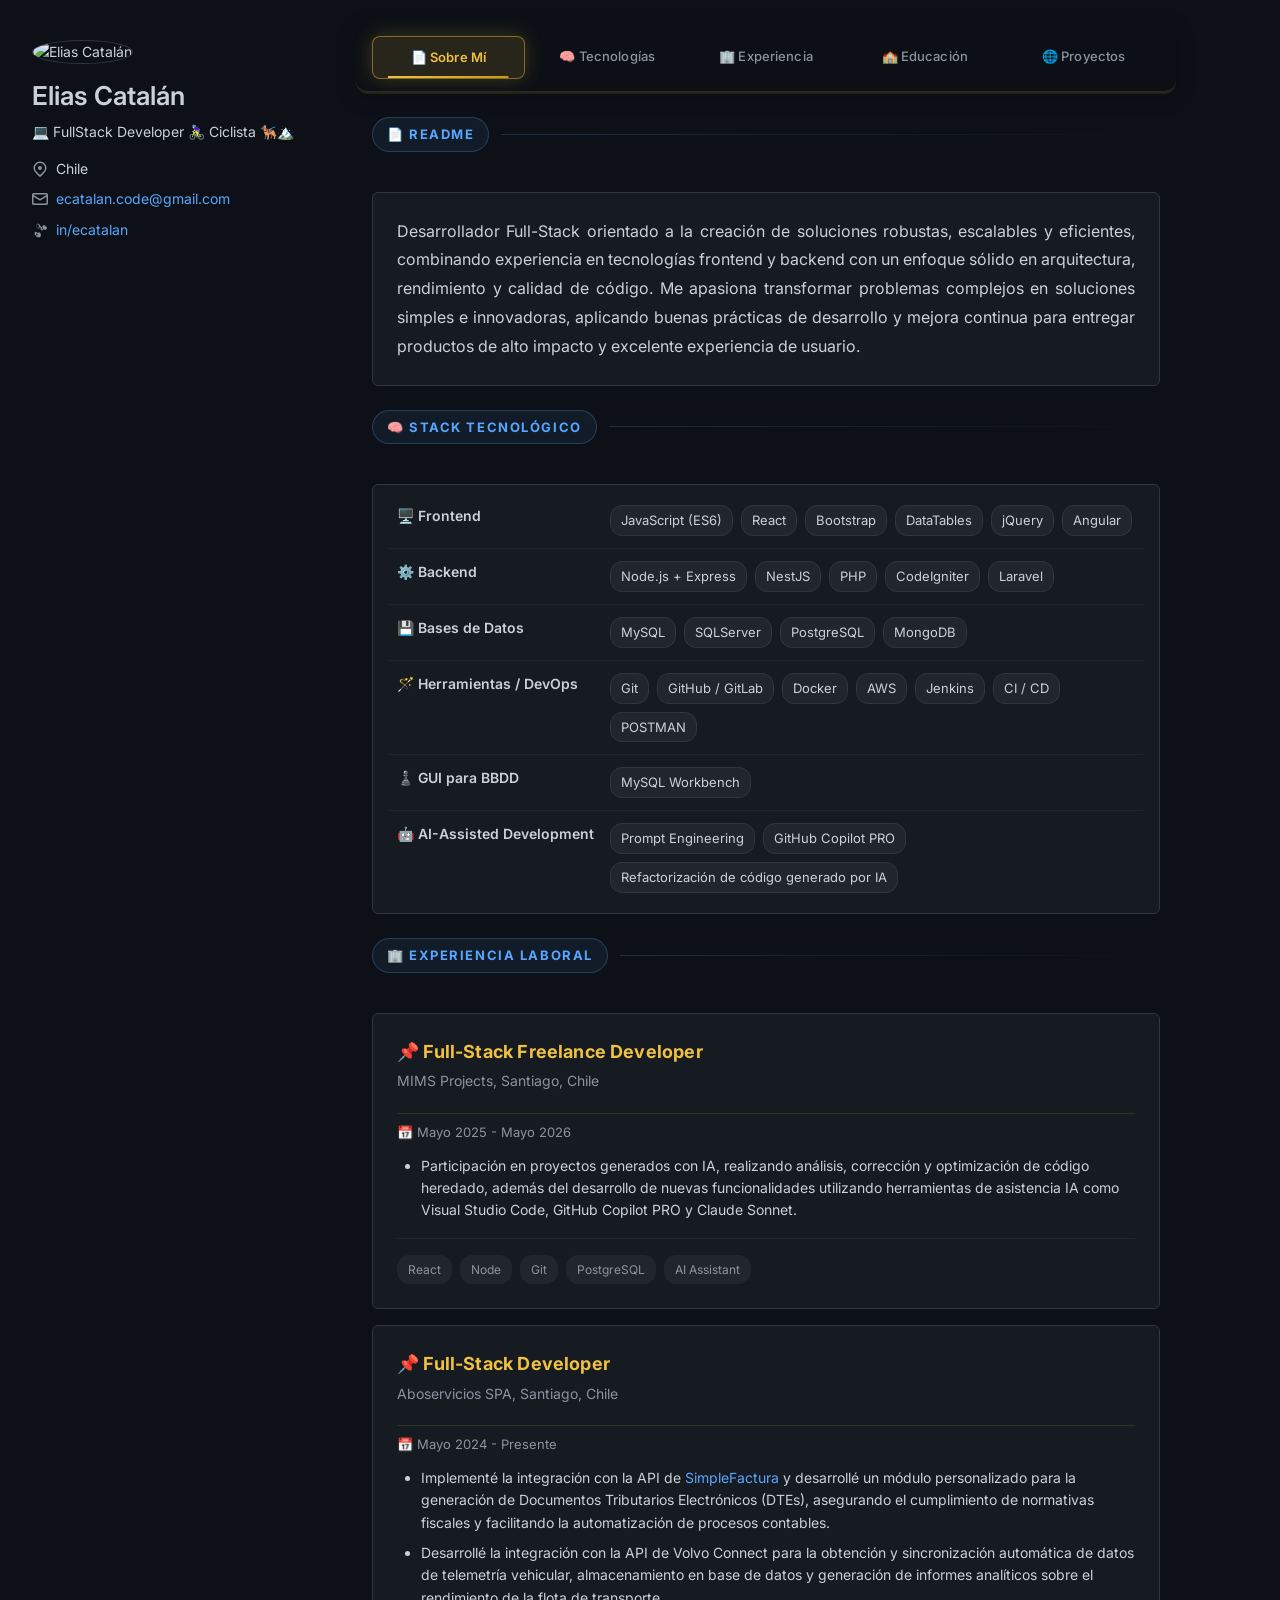
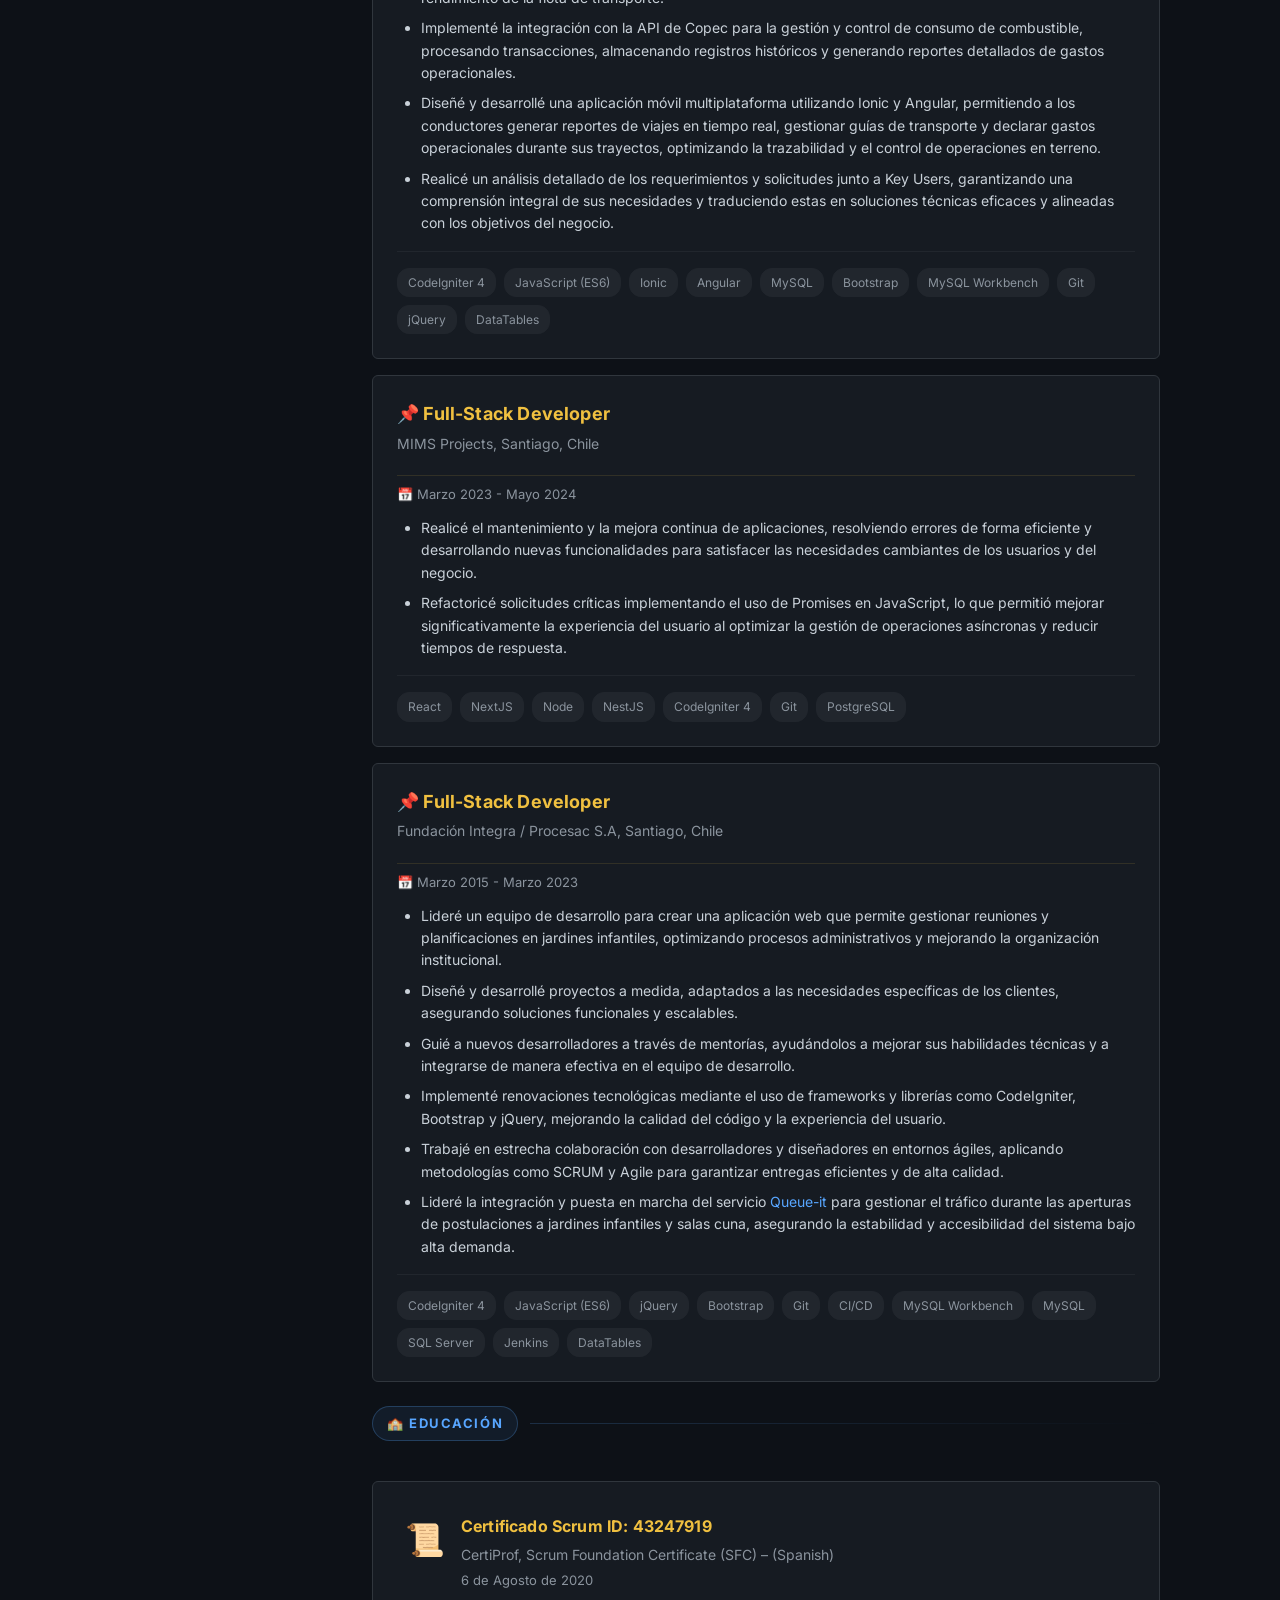
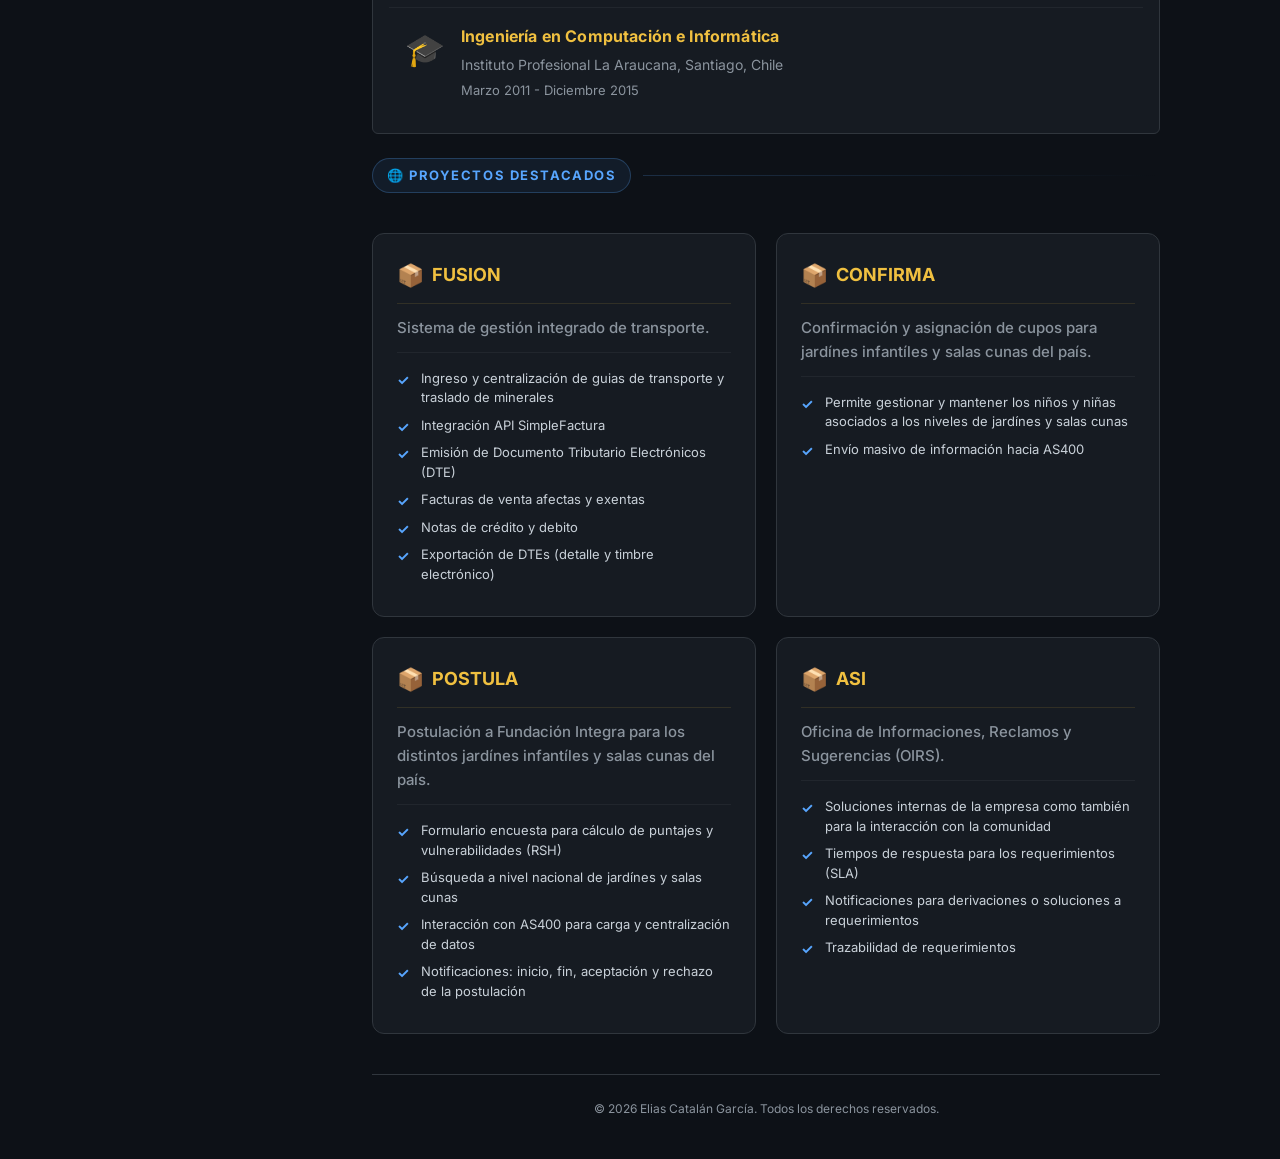
==== commit b0cc2451: "Añadir(experiencia): incluir nueva experiencia como desarrollador freelance Full-Stack en MIMS Proje" ====
--- a/index.html
+++ b/index.html
@@ -149,6 +149,28 @@
             <section id="experience" class="experience-section">
                 <div class="section-header">
                     <h2>🏢 Experiencia Laboral</h2>
+                </div>
+
+                <div class="experience-card">
+                    <div class="exp-header">
+                        <h3>📌 Full-Stack Freelance Developer</h3>
+                        <span class="company">MIMS Projects, Santiago, Chile</span>
+                    </div>
+                    <div class="exp-date">📅 Mayo 2025 - Mayo 2026</div>
+                    <ul class="exp-details">
+                        <li>Participación en proyectos generados con IA, realizando análisis, corrección y
+                            optimización de código heredado, además del desarrollo de nuevas funcionalidades
+                            utilizando herramientas de asistencia IA como Visual Studio Code, GitHub Copilot PRO y
+                            Claude Sonnet.
+                        </li>
+                    </ul>
+                    <div class="exp-tech-stack">
+                        <span class="exp-tech-badge">React</span>
+                        <span class="exp-tech-badge">Node</span>
+                        <span class="exp-tech-badge">Git</span>
+                        <span class="exp-tech-badge">PostgreSQL</span>
+                        <span class="exp-tech-badge">AI Assistant</span>
+                    </div>
                 </div>
 
                 <div class="experience-card">
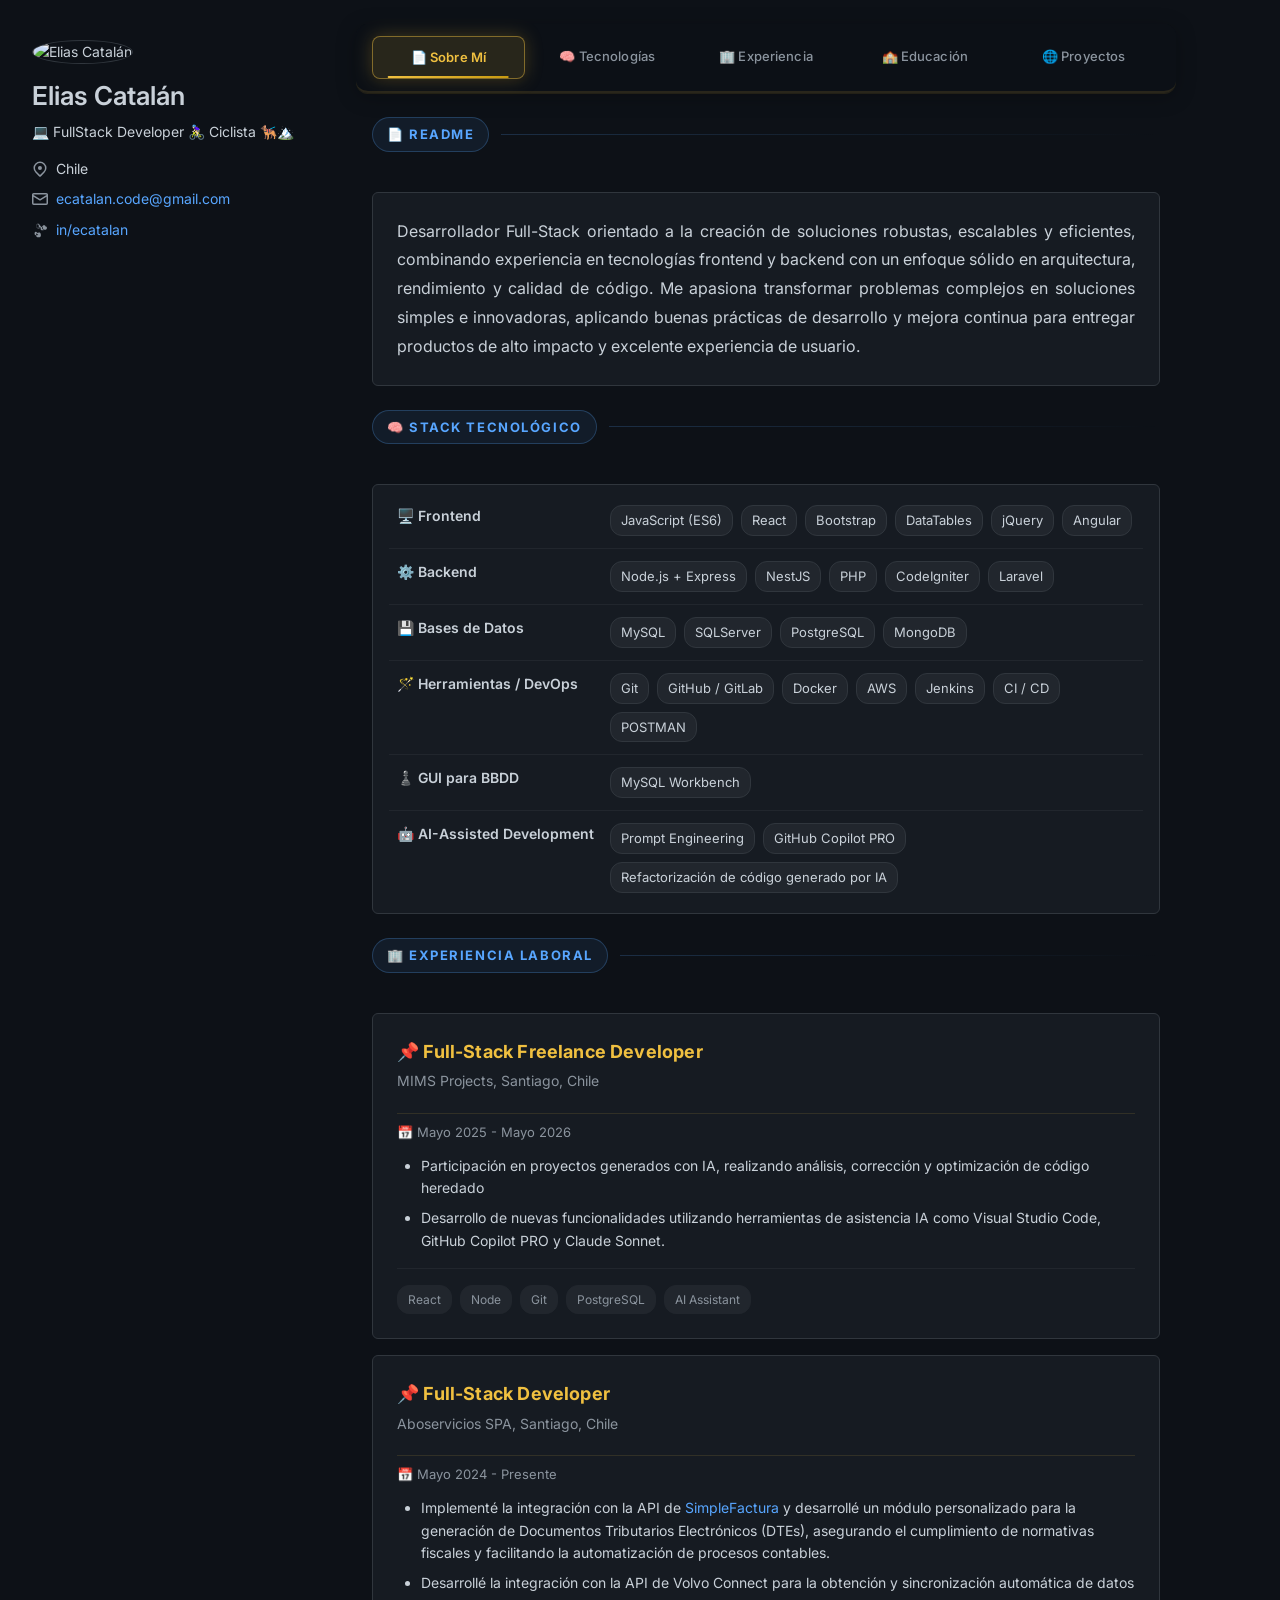
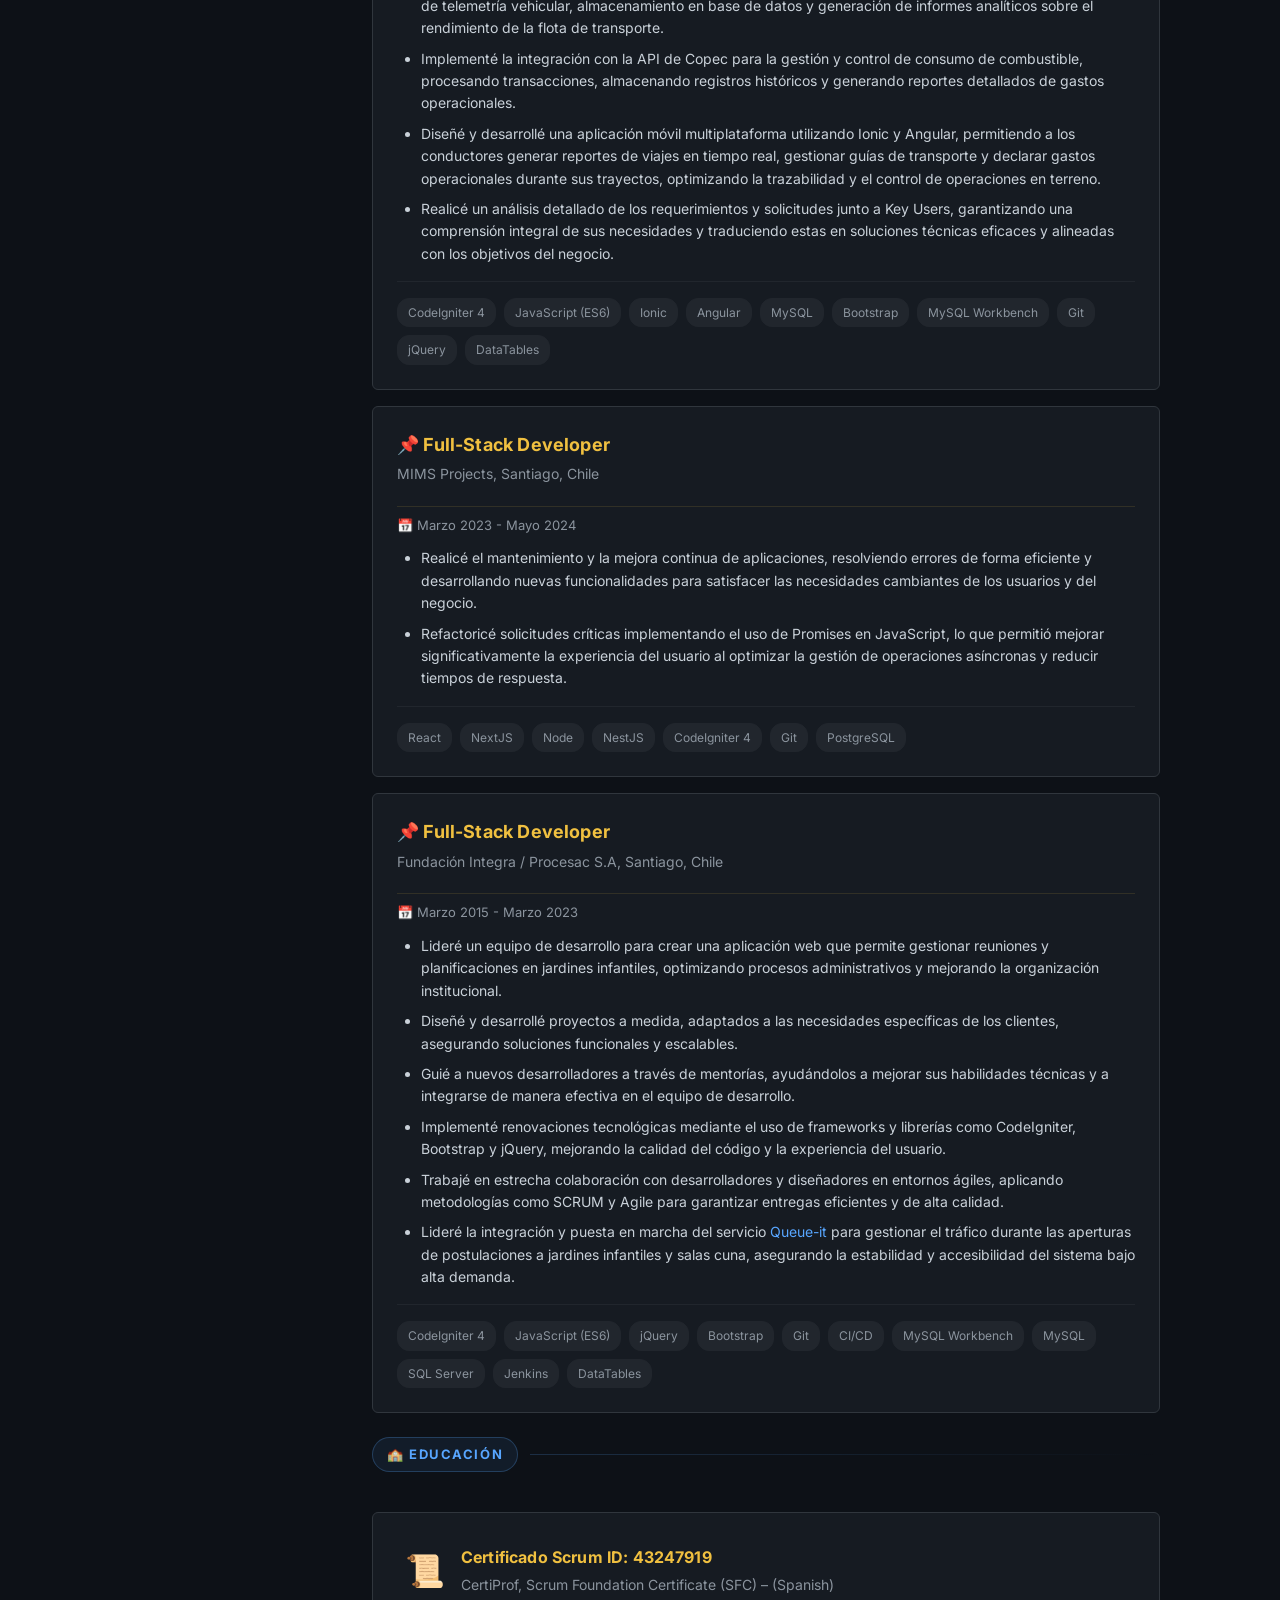
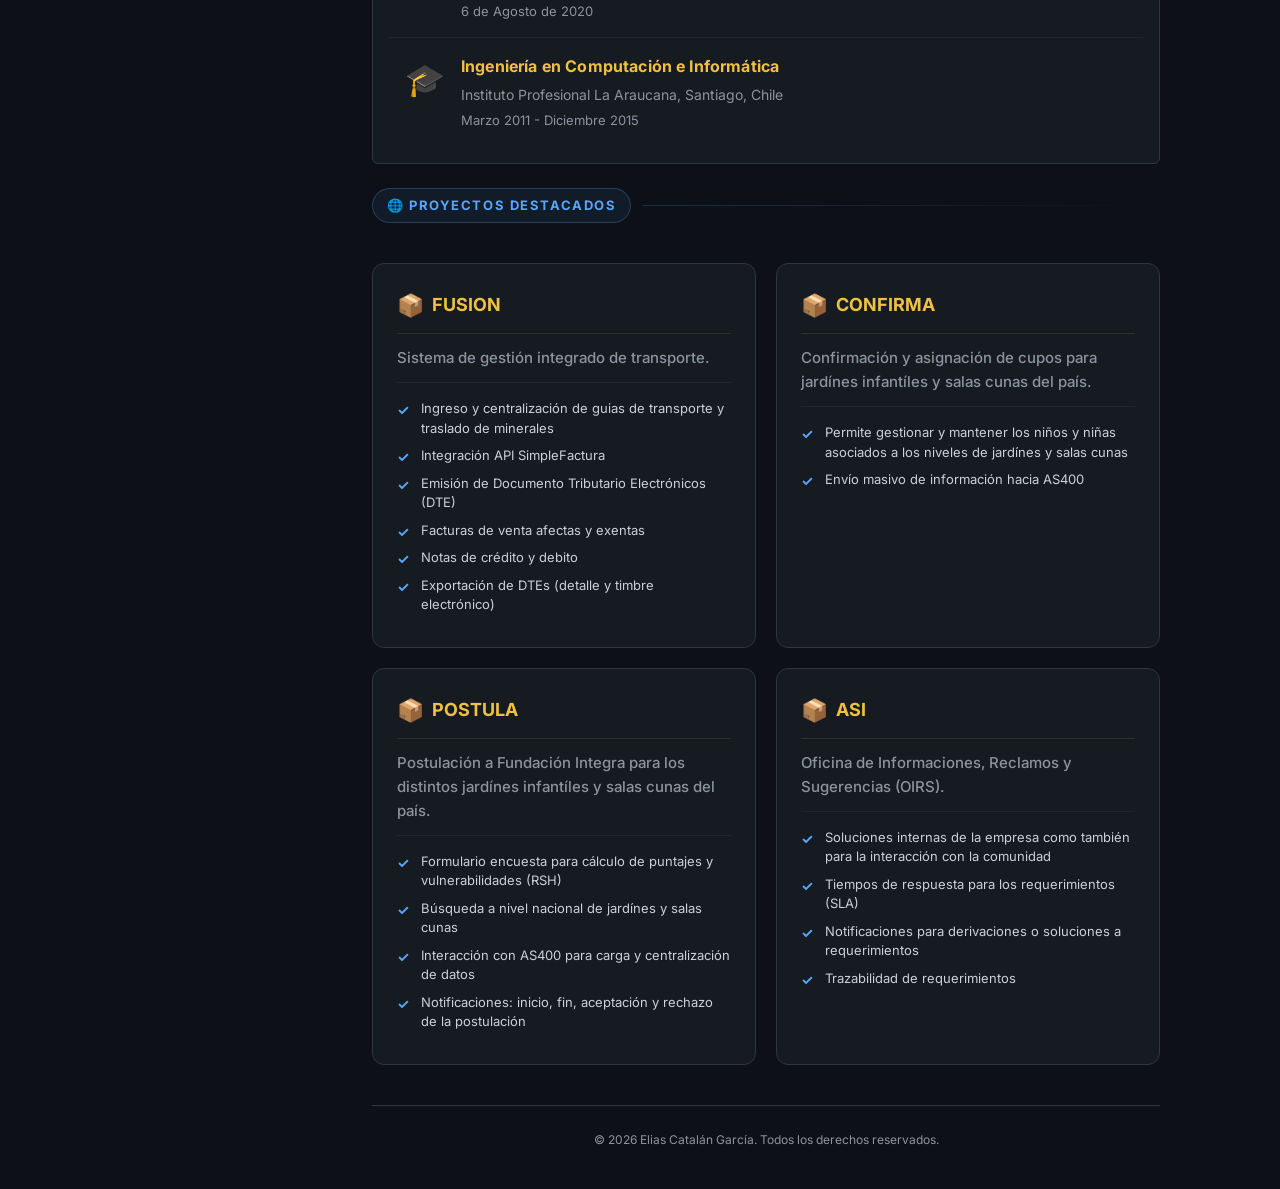
==== commit 23c669ae: "Mejora(experiencia): dividir la descripción de la experiencia en proyectos generados con IA en eleme" ====
--- a/index.html
+++ b/index.html
@@ -158,10 +158,13 @@
                     </div>
                     <div class="exp-date">📅 Mayo 2025 - Mayo 2026</div>
                     <ul class="exp-details">
-                        <li>Participación en proyectos generados con IA, realizando análisis, corrección y
-                            optimización de código heredado, además del desarrollo de nuevas funcionalidades
-                            utilizando herramientas de asistencia IA como Visual Studio Code, GitHub Copilot PRO y
-                            Claude Sonnet.
+                        <li>
+                            Participación en proyectos generados con IA, realizando análisis, corrección y
+                            optimización de código heredado
+                        </li>
+                        <li>
+                            Desarrollo de nuevas funcionalidades utilizando herramientas de asistencia IA como Visual Studio Code, GitHub Copilot PRO 
+                            y Claude Sonnet.
                         </li>
                     </ul>
                     <div class="exp-tech-stack">
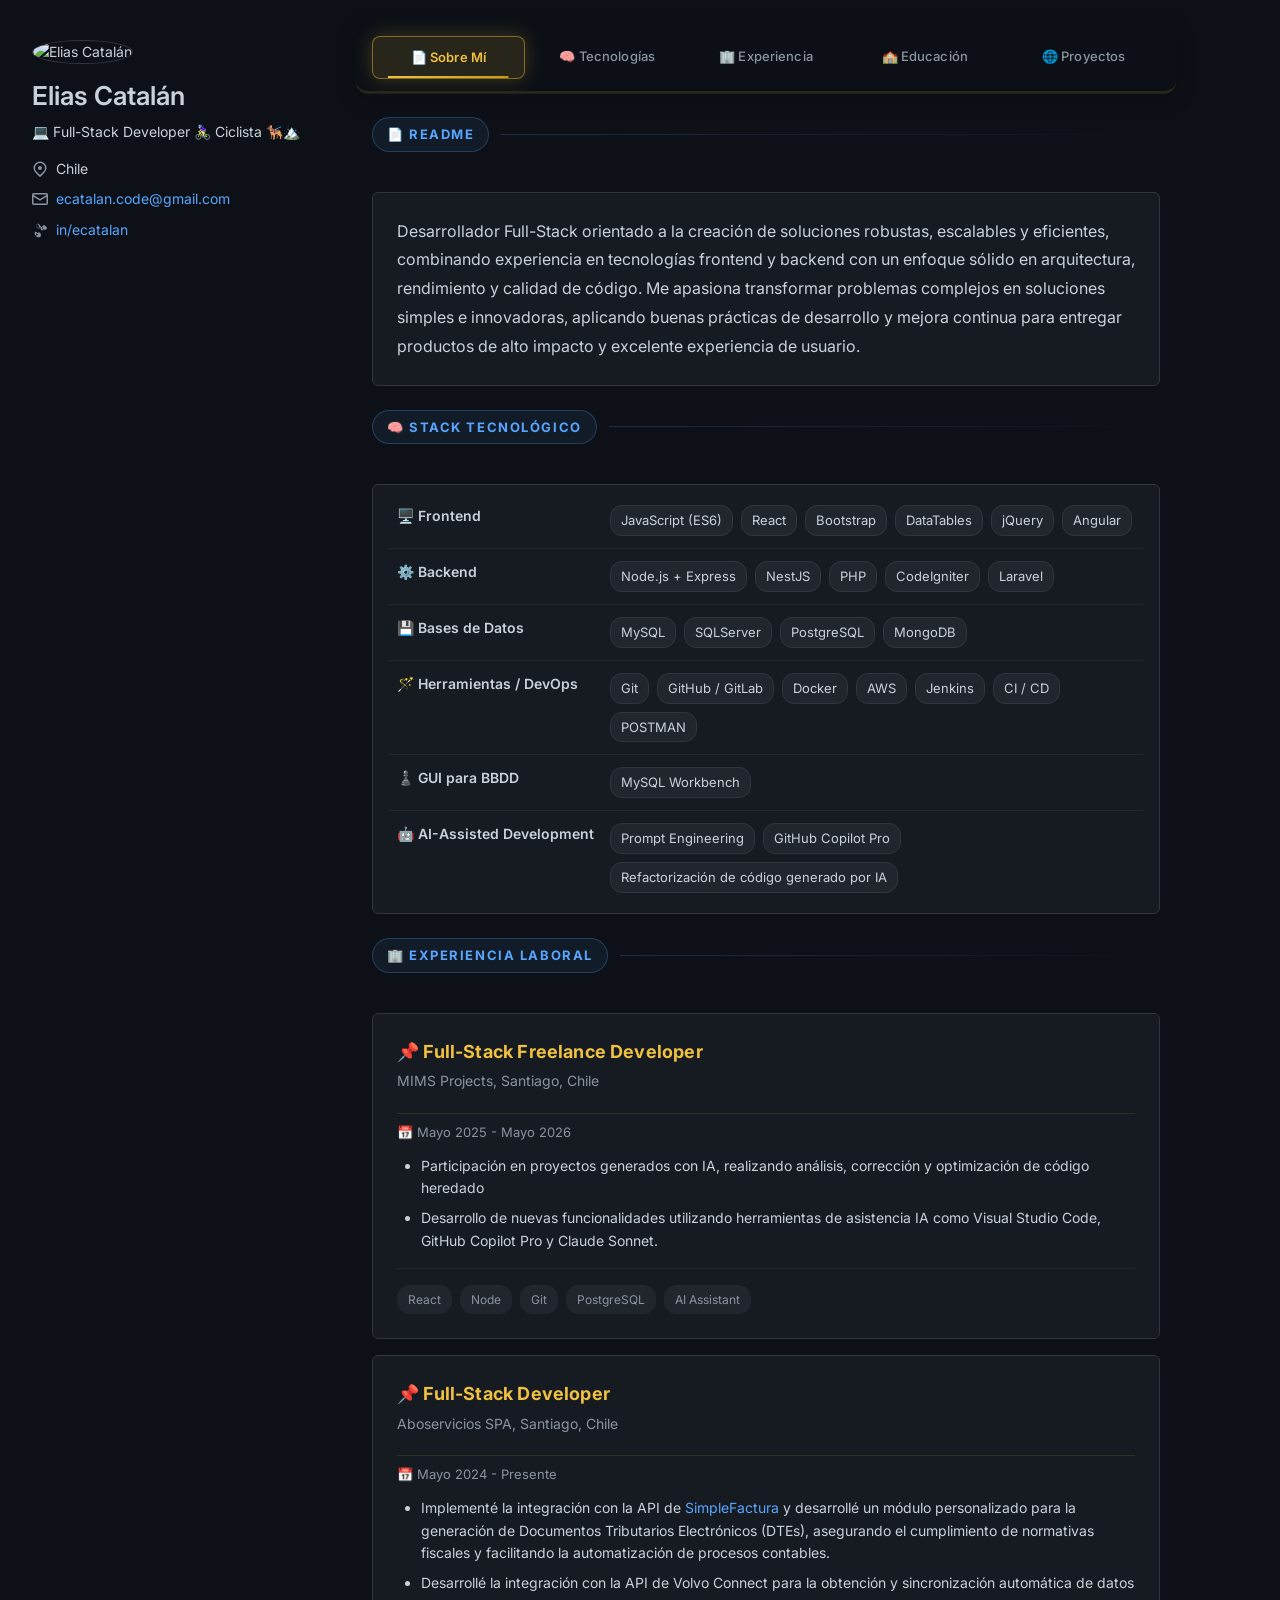
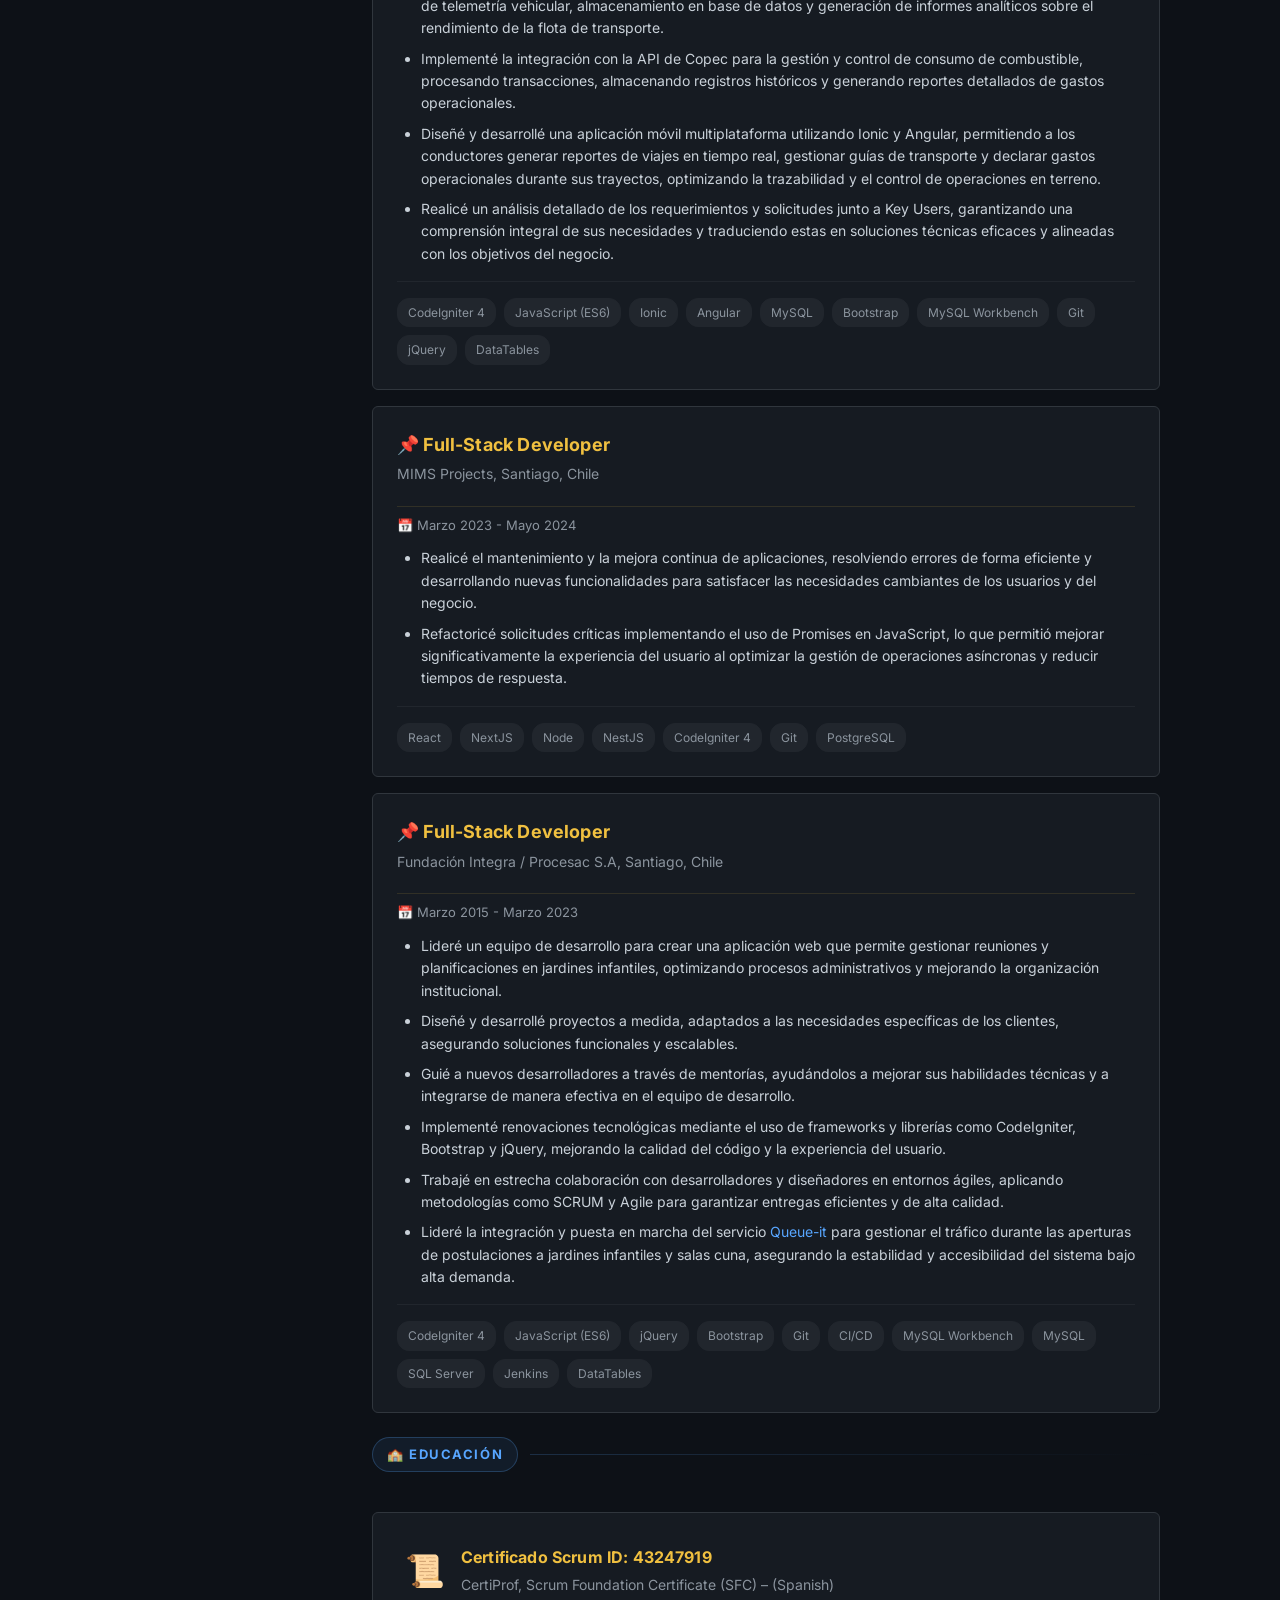
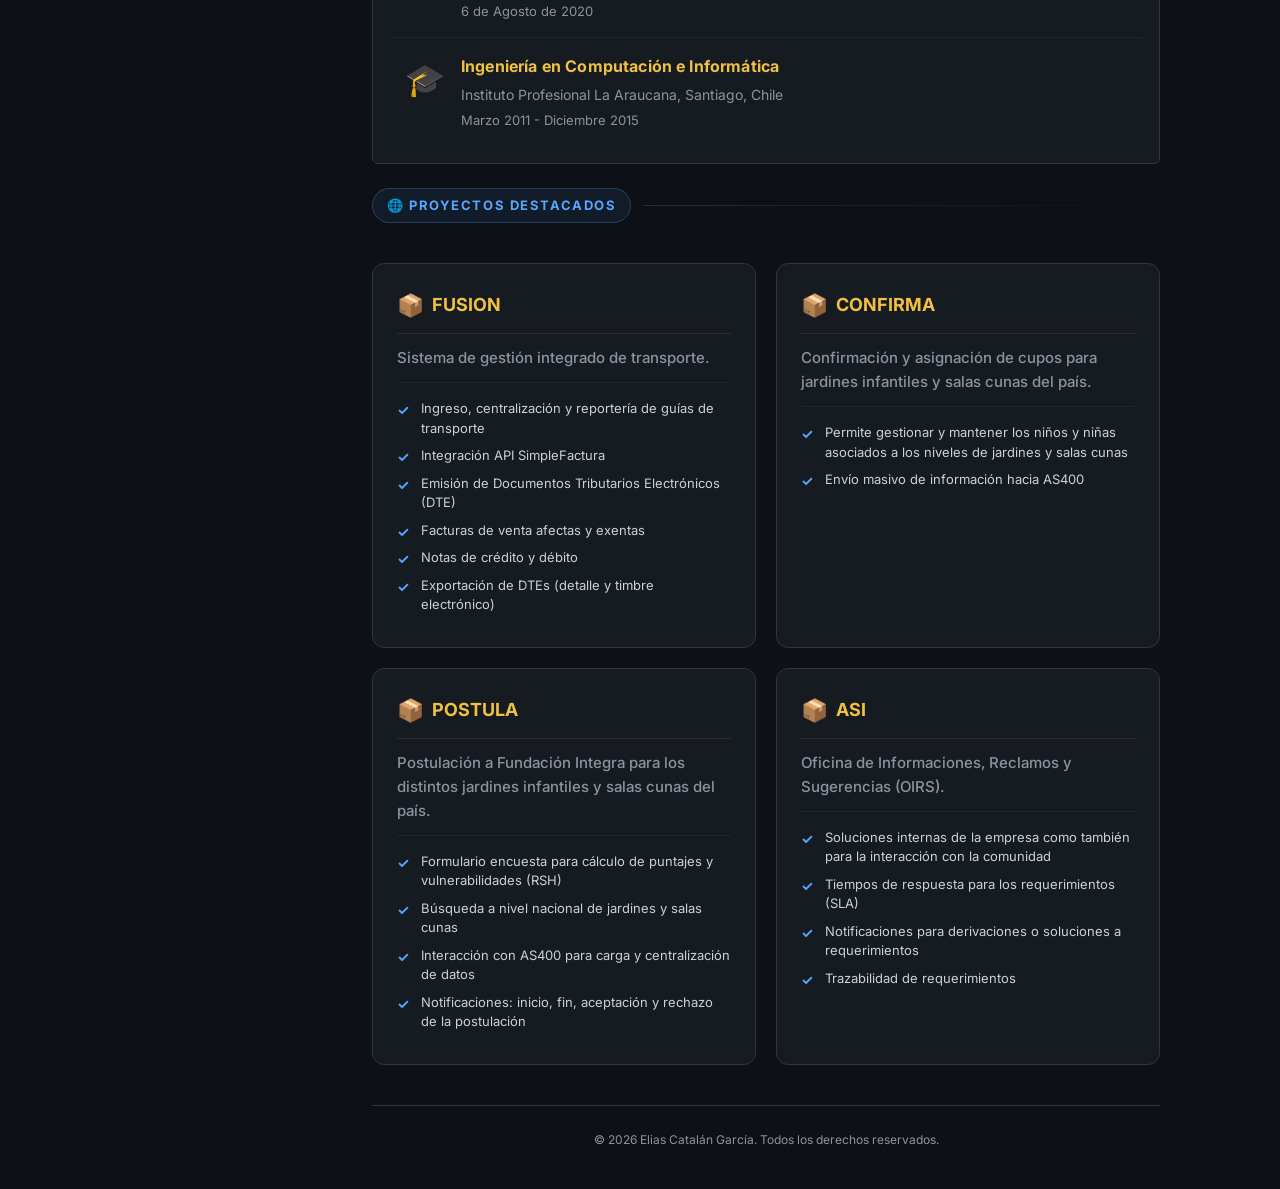
==== commit 7ebe91f0: "- Eliminar el botón de alternancia de temas y forzar el modo oscuro en script.js - Optimizar la lógi" ====
--- a/index.html
+++ b/index.html
@@ -5,7 +5,16 @@
     <meta name="viewport" content="width=device-width, initial-scale=1.0">
     <title>Elias Catalán - Full-Stack Developer</title>
     <link rel="icon" href="data:image/svg+xml,<svg xmlns=%22http://www.w3.org/2000/svg%22 viewBox=%220 0 100 100%22><text y=%22.9em%22 font-size=%2290%22>💻</text></svg>">
-    <meta name="description" content="Desarrollador Full-Stack con más de 10 años de experiencia en diseño, desarrollo e implementación de aplicaciones web.">
+    <meta name="description" content="Desarrollador Full-Stack especializado en diseño, desarrollo e implementación de aplicaciones web robustas y escalables.">
+    <meta property="og:type" content="website">
+    <meta property="og:title" content="Elias Catalán - Full-Stack Developer">
+    <meta property="og:description" content="Desarrollador Full-Stack especializado en diseño, desarrollo e implementación de aplicaciones web robustas y escalables.">
+    <meta property="og:image" content="https://avatars.githubusercontent.com/u/13459196?v=4">
+    <meta property="og:locale" content="es_CL">
+    <meta name="twitter:card" content="summary_large_image">
+    <meta name="twitter:title" content="Elias Catalán - Full-Stack Developer">
+    <meta name="twitter:description" content="Desarrollador Full-Stack especializado en diseño, desarrollo e implementación de aplicaciones web robustas y escalables.">
+    <meta name="twitter:image" content="https://avatars.githubusercontent.com/u/13459196?v=4">
     <link rel="preconnect" href="https://fonts.googleapis.com">
     <link rel="preconnect" href="https://fonts.gstatic.com" crossorigin>
     <link href="https://fonts.googleapis.com/css2?family=Inter:wght@300;400;500;600;700&family=JetBrains+Mono:wght@400;500;600&display=swap" rel="stylesheet">
@@ -22,10 +31,7 @@
                 <div class="profile-info">
                     <h1 class="profile-name">Elias Catalán</h1>
                 </div>
-                <p class="profile-bio">💻 FullStack Developer 🚴🏻‍♀️ Ciclista 🐕‍🦺🏔️</p>
-                <button id="theme-toggle" class="btn-theme-toggle">
-                    <span class="theme-icon">☀️</span>
-                </button>
+                <p class="profile-bio">💻 Full-Stack Developer 🚴🏻‍♀️ Ciclista 🐕‍🦺🏔️</p>
             </div>
 
             <div class="profile-details">
@@ -136,7 +142,7 @@
                                 <td class="category">🤖 AI-Assisted Development</td>
                                 <td class="technologies">
                                     <span class="tech-badge">Prompt Engineering</span>
-                                    <span class="tech-badge">GitHub Copilot PRO</span>
+                                    <span class="tech-badge">GitHub Copilot Pro</span>
                                     <span class="tech-badge">Refactorización de código generado por IA</span>
                                 </td>
                             </tr>
@@ -163,7 +169,7 @@
                             optimización de código heredado
                         </li>
                         <li>
-                            Desarrollo de nuevas funcionalidades utilizando herramientas de asistencia IA como Visual Studio Code, GitHub Copilot PRO 
+                            Desarrollo de nuevas funcionalidades utilizando herramientas de asistencia IA como Visual Studio Code, GitHub Copilot Pro 
                             y Claude Sonnet.
                         </li>
                     </ul>
@@ -289,30 +295,30 @@
                         <h3><a href="https://fusion.deltainformatica.cl/" target="_blank" rel="noopener noreferrer">FUSION</a></h3>
                         <p class="project-description">Sistema de gestión integrado de transporte.</p>
                         <ul class="project-features">
-                            <li>Ingreso y centralización de guias de transporte y traslado de minerales</li>
+                            <li>Ingreso, centralización y reportería de guías de transporte</li>
                             <li>Integración API SimpleFactura</li>
-                            <li>Emisión de Documento Tributario Electrónicos (DTE)</li>
+                            <li>Emisión de Documentos Tributarios Electrónicos (DTE)</li>
                             <li>Facturas de venta afectas y exentas</li>
-                            <li>Notas de crédito y debito</li>
+                            <li>Notas de crédito y débito</li>
                             <li>Exportación de DTEs (detalle y timbre electrónico)</li>
                         </ul>
                     </div>
 
                     <div class="project-card">
                         <h3><a href="https://confirma.integra.cl/" target="_blank" rel="noopener noreferrer">CONFIRMA</a></h3>
-                        <p class="project-description">Confirmación y asignación de cupos para jardínes infantíles y salas cunas del país.</p>
+                        <p class="project-description">Confirmación y asignación de cupos para jardines infantiles y salas cunas del país.</p>
                         <ul class="project-features">
-                            <li>Permite gestionar y mantener los niños y niñas asociados a los niveles de jardínes y salas cunas</li>
+                            <li>Permite gestionar y mantener los niños y niñas asociados a los niveles de jardines y salas cunas</li>
                             <li>Envío masivo de información hacia AS400</li>
                         </ul>
                     </div>
 
                     <div class="project-card">
                         <h3><a href="https://postula.integra.cl/" target="_blank" rel="noopener noreferrer">POSTULA</a></h3>
-                        <p class="project-description">Postulación a Fundación Integra para los distintos jardínes infantíles y salas cunas del país.</p>
+                        <p class="project-description">Postulación a Fundación Integra para los distintos jardines infantiles y salas cunas del país.</p>
                         <ul class="project-features">
                             <li>Formulario encuesta para cálculo de puntajes y vulnerabilidades (RSH)</li>
-                            <li>Búsqueda a nivel nacional de jardínes y salas cunas</li>
+                            <li>Búsqueda a nivel nacional de jardines y salas cunas</li>
                             <li>Interacción con AS400 para carga y centralización de datos</li>
                             <li>Notificaciones: inicio, fin, aceptación y rechazo de la postulación</li>
                         </ul>
--- a/css/style.css
+++ b/css/style.css
@@ -172,25 +172,6 @@
 
 body.light-mode .profile-bio {
     color: var(--text-primary-light);
-}
-
-.btn-theme-toggle {
-    display: none;
-}
-
-.btn-theme-toggle:hover {
-    background: var(--bg-overlay);
-    border-color: var(--text-secondary);
-}
-
-body.light-mode .btn-theme-toggle {
-    background: var(--bg-overlay-light);
-    border-color: var(--border-default-light);
-}
-
-body.light-mode .btn-theme-toggle:hover {
-    background: var(--bg-secondary-light);
-    border-color: var(--border-muted-light);
 }
 
 .profile-details {
@@ -458,8 +439,9 @@
 }
 
 .lead-text {
-    text-align: justify;
+    text-align: left;
     color: var(--text-primary);
+    max-width: 80ch;
 }
 
 body.light-mode .lead-text {
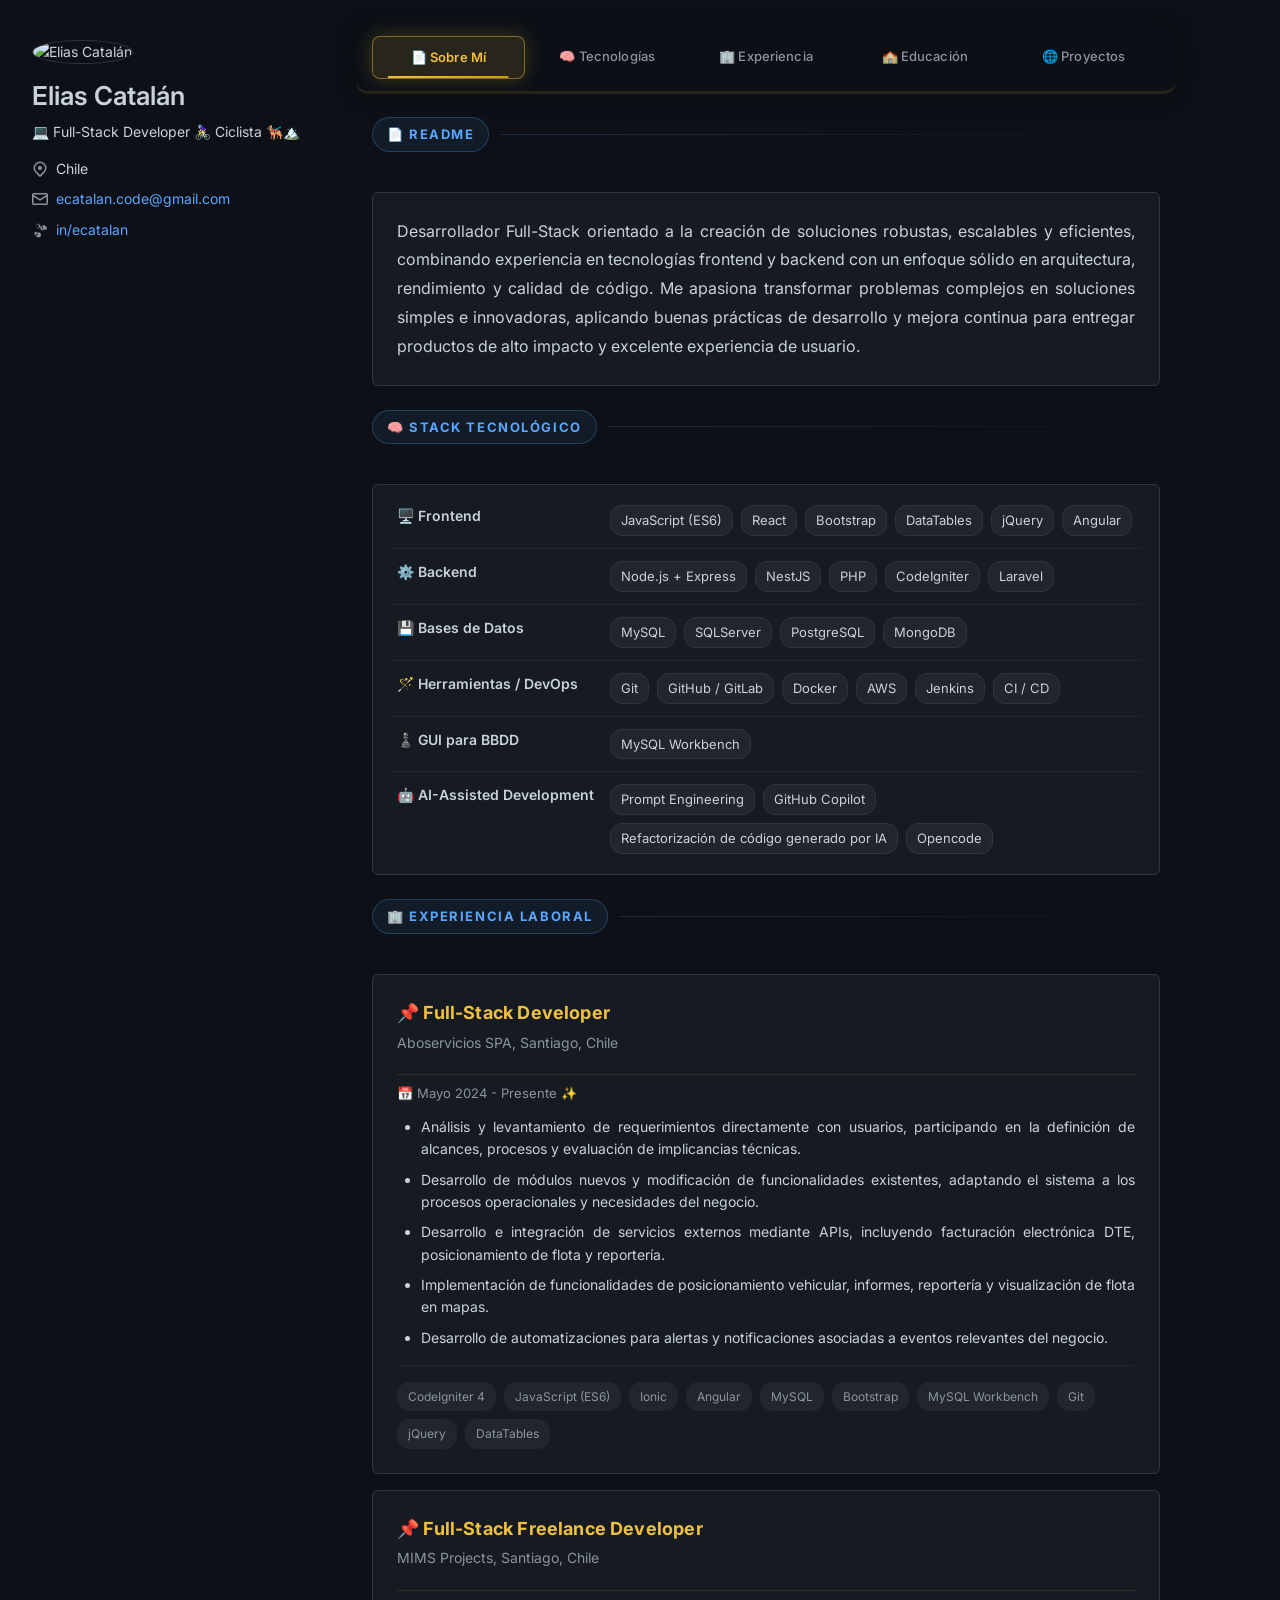
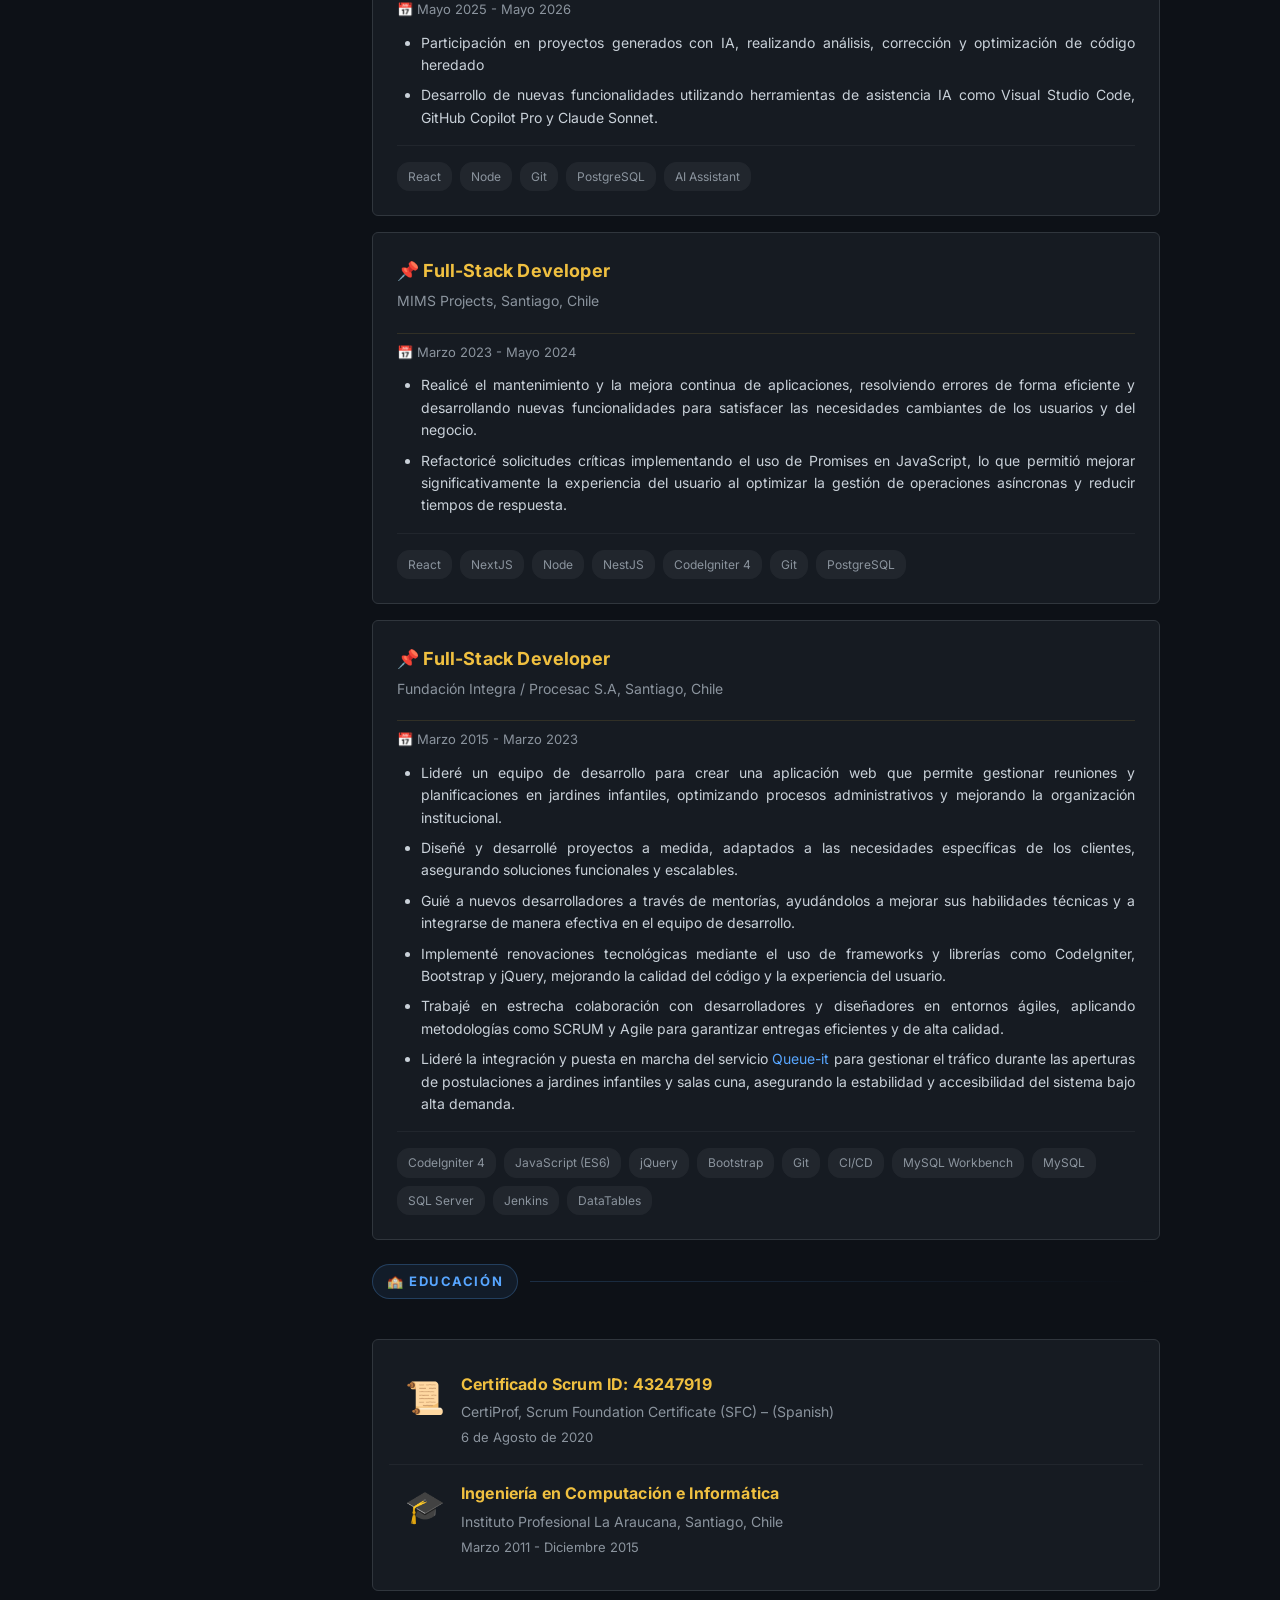
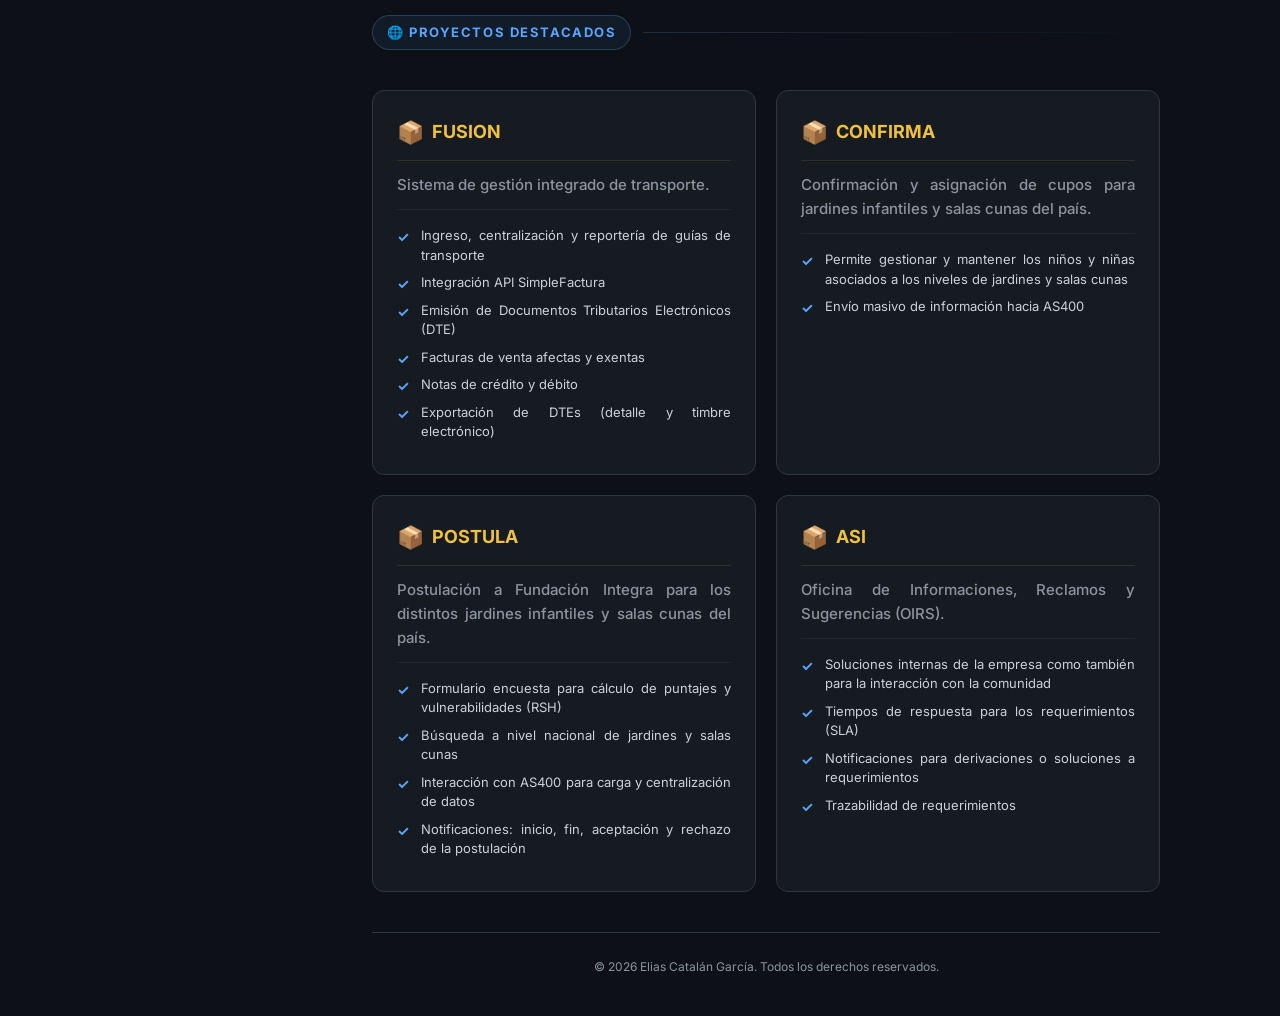
==== commit 6a050421: "Eliminar tecnología POSTMAN y actualizar GitHub Copilot; añadir nueva experiencia como desarrollador" ====
--- a/index.html
+++ b/index.html
@@ -129,7 +129,6 @@
                                     <span class="tech-badge">AWS</span>
                                     <span class="tech-badge">Jenkins</span>
                                     <span class="tech-badge">CI / CD</span>
-                                    <span class="tech-badge">POSTMAN</span>
                                 </td>
                             </tr>
                             <tr>
@@ -142,8 +141,9 @@
                                 <td class="category">🤖 AI-Assisted Development</td>
                                 <td class="technologies">
                                     <span class="tech-badge">Prompt Engineering</span>
-                                    <span class="tech-badge">GitHub Copilot Pro</span>
+                                    <span class="tech-badge">GitHub Copilot</span>
                                     <span class="tech-badge">Refactorización de código generado por IA</span>
+                                    <span class="tech-badge">Opencode</span>
                                 </td>
                             </tr>
                         </tbody>
@@ -155,6 +155,33 @@
             <section id="experience" class="experience-section">
                 <div class="section-header">
                     <h2>🏢 Experiencia Laboral</h2>
+                </div>
+
+                <div class="experience-card">
+                    <div class="exp-header">
+                        <h3>📌 Full-Stack Developer</h3>
+                        <span class="company">Aboservicios SPA, Santiago, Chile</span>
+                    </div>
+                    <div class="exp-date">📅 Mayo 2024 - Presente ✨</div>
+                    <ul class="exp-details">
+                        <li>Análisis y levantamiento de requerimientos directamente con usuarios, participando en la definición de alcances, procesos y evaluación de implicancias técnicas.</li>
+                        <li>Desarrollo de módulos nuevos y modificación de funcionalidades existentes, adaptando el sistema a los procesos operacionales y necesidades del negocio.</li>
+                        <li>Desarrollo e integración de servicios externos mediante APIs, incluyendo facturación electrónica DTE, posicionamiento de flota y reportería.</li>
+                        <li>Implementación de funcionalidades de posicionamiento vehicular, informes, reportería y visualización de flota en mapas.</li>
+                        <li>Desarrollo de automatizaciones para alertas y notificaciones asociadas a eventos relevantes del negocio.</li>
+                    </ul>
+                    <div class="exp-tech-stack">
+                        <span class="exp-tech-badge">CodeIgniter 4</span>
+                        <span class="exp-tech-badge">JavaScript (ES6)</span>
+                        <span class="exp-tech-badge">Ionic</span>
+                        <span class="exp-tech-badge">Angular</span>
+                        <span class="exp-tech-badge">MySQL</span>
+                        <span class="exp-tech-badge">Bootstrap</span>
+                        <span class="exp-tech-badge">MySQL Workbench</span>
+                        <span class="exp-tech-badge">Git</span>
+                        <span class="exp-tech-badge">jQuery</span>
+                        <span class="exp-tech-badge">DataTables</span>
+                    </div>
                 </div>
 
                 <div class="experience-card">
@@ -179,33 +206,6 @@
                         <span class="exp-tech-badge">Git</span>
                         <span class="exp-tech-badge">PostgreSQL</span>
                         <span class="exp-tech-badge">AI Assistant</span>
-                    </div>
-                </div>
-
-                <div class="experience-card">
-                    <div class="exp-header">
-                        <h3>📌 Full-Stack Developer</h3>
-                        <span class="company">Aboservicios SPA, Santiago, Chile</span>
-                    </div>
-                    <div class="exp-date">📅 Mayo 2024 - Presente</div>
-                    <ul class="exp-details">
-                        <li>Implementé la integración con la API de <a href="https://simplefactura.cl/" target="_blank" rel="noopener noreferrer">SimpleFactura</a> y desarrollé un módulo personalizado para la generación de Documentos Tributarios Electrónicos (DTEs), asegurando el cumplimiento de normativas fiscales y facilitando la automatización de procesos contables.</li>
-                        <li>Desarrollé la integración con la API de Volvo Connect para la obtención y sincronización automática de datos de telemetría vehicular, almacenamiento en base de datos y generación de informes analíticos sobre el rendimiento de la flota de transporte.</li>
-                        <li>Implementé la integración con la API de Copec para la gestión y control de consumo de combustible, procesando transacciones, almacenando registros históricos y generando reportes detallados de gastos operacionales.</li>
-                        <li>Diseñé y desarrollé una aplicación móvil multiplataforma utilizando Ionic y Angular, permitiendo a los conductores generar reportes de viajes en tiempo real, gestionar guías de transporte y declarar gastos operacionales durante sus trayectos, optimizando la trazabilidad y el control de operaciones en terreno.</li>
-                        <li>Realicé un análisis detallado de los requerimientos y solicitudes junto a Key Users, garantizando una comprensión integral de sus necesidades y traduciendo estas en soluciones técnicas eficaces y alineadas con los objetivos del negocio.</li>
-                    </ul>
-                    <div class="exp-tech-stack">
-                        <span class="exp-tech-badge">CodeIgniter 4</span>
-                        <span class="exp-tech-badge">JavaScript (ES6)</span>
-                        <span class="exp-tech-badge">Ionic</span>
-                        <span class="exp-tech-badge">Angular</span>
-                        <span class="exp-tech-badge">MySQL</span>
-                        <span class="exp-tech-badge">Bootstrap</span>
-                        <span class="exp-tech-badge">MySQL Workbench</span>
-                        <span class="exp-tech-badge">Git</span>
-                        <span class="exp-tech-badge">jQuery</span>
-                        <span class="exp-tech-badge">DataTables</span>
                     </div>
                 </div>
 
--- a/css/style.css
+++ b/css/style.css
@@ -439,7 +439,7 @@
 }
 
 .lead-text {
-    text-align: left;
+    text-align: justify;
     color: var(--text-primary);
     max-width: 80ch;
 }
@@ -614,6 +614,7 @@
     margin-bottom: 8px;
     color: var(--text-primary);
     line-height: 1.6;
+    text-align: justify;
 }
 
 body.light-mode .exp-details li {
@@ -829,6 +830,7 @@
     font-weight: 500;
     padding-bottom: 12px;
     border-bottom: 1px solid var(--border-muted);
+    text-align: justify;
 }
 
 body.light-mode .project-description {
@@ -849,6 +851,7 @@
     padding-left: 24px;
     position: relative;
     line-height: 1.5;
+    text-align: justify;
 }
 
 .project-features li::before {
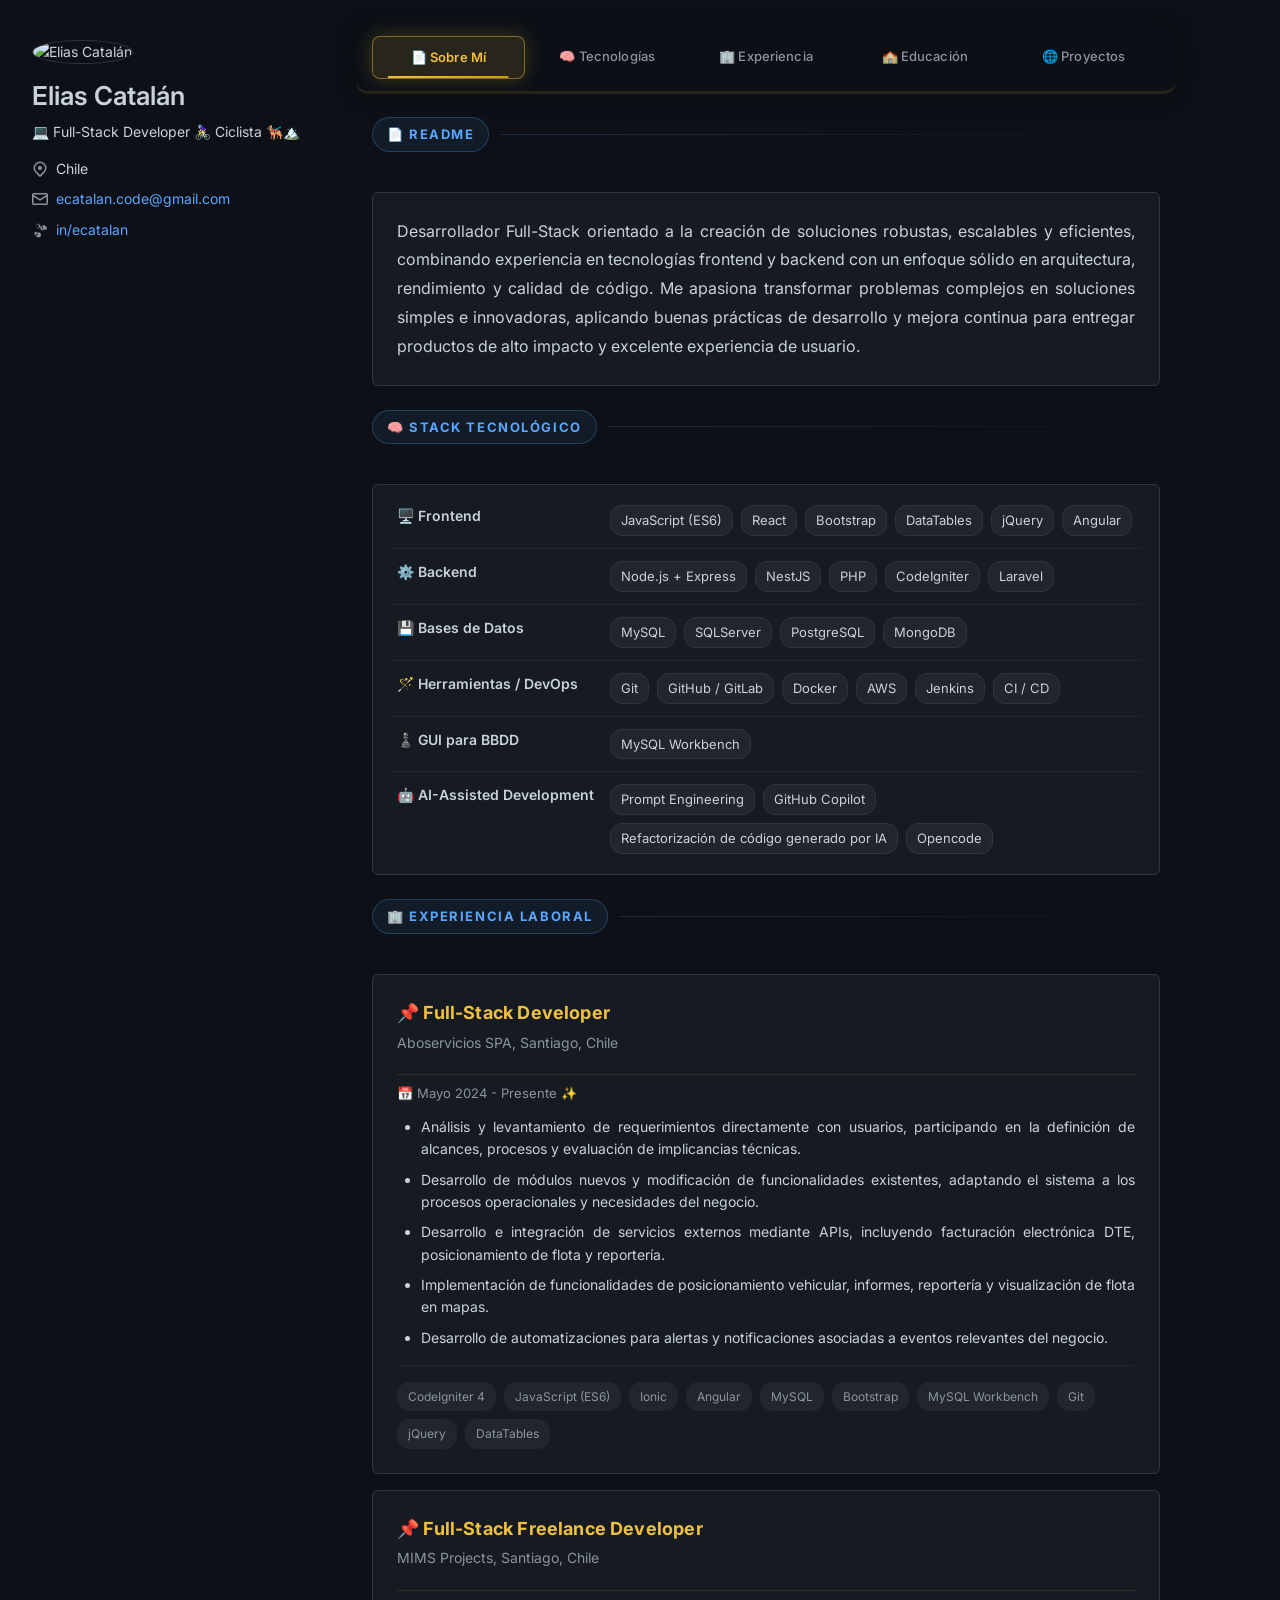
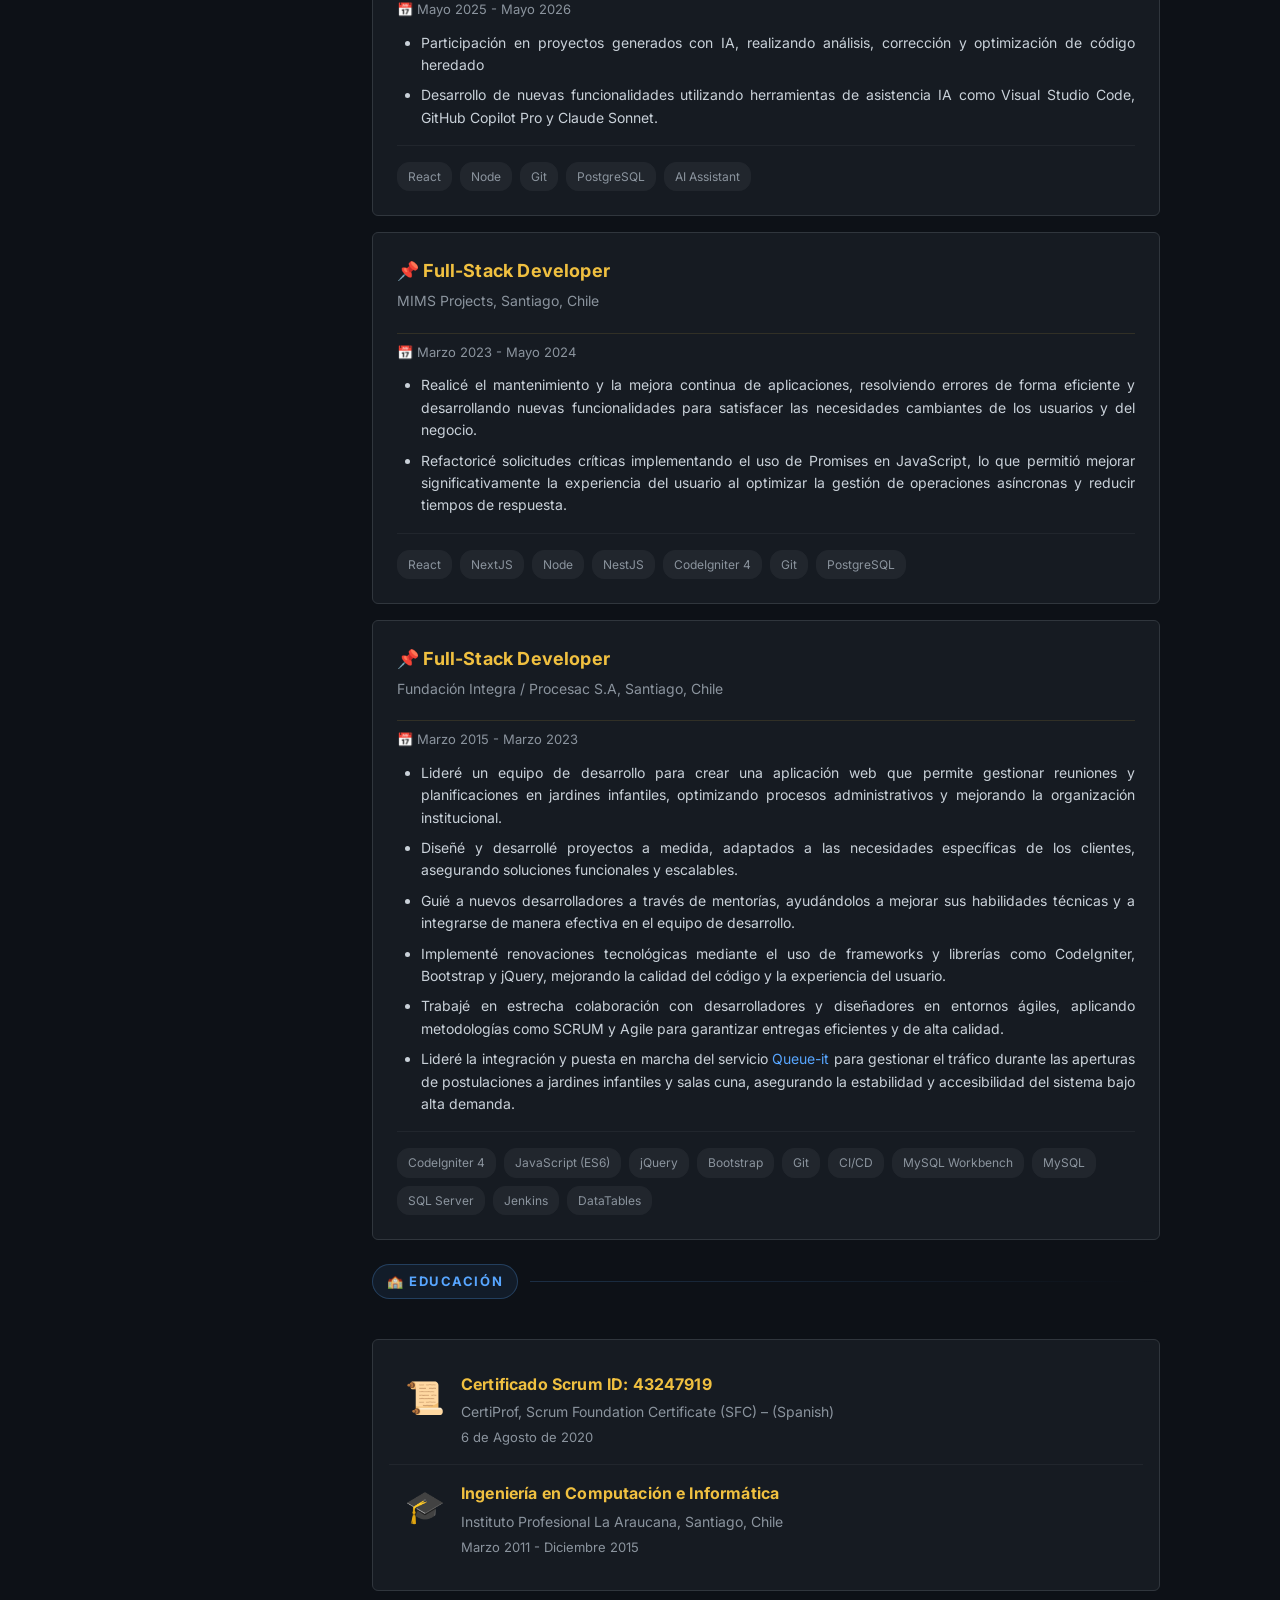
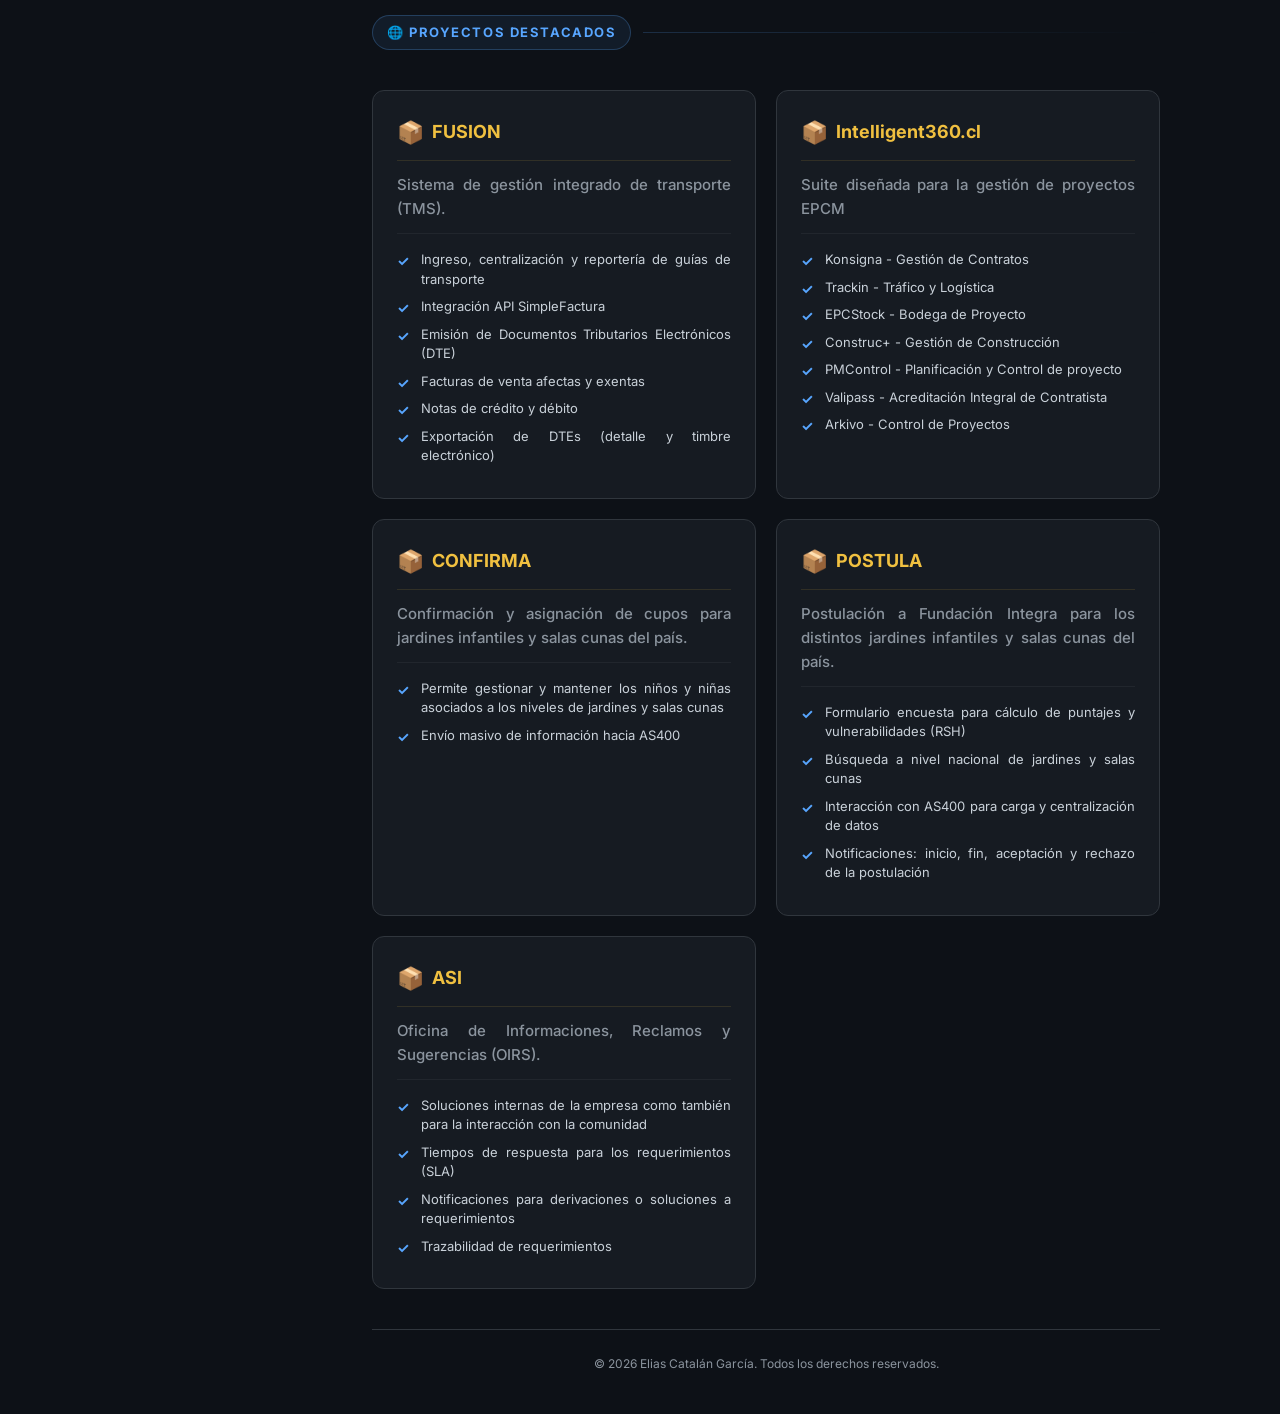
==== commit 249e7bf4: "Añadir nuevo proyecto Intelligent360.cl y actualizar descripción del proyecto FUSION en index.html" ====
--- a/index.html
+++ b/index.html
@@ -291,9 +291,10 @@
                     <h2>🌐 Proyectos Destacados</h2>
                 </div>
                 <div class="projects-grid">
+                    
                     <div class="project-card">
                         <h3><a href="https://fusion.deltainformatica.cl/" target="_blank" rel="noopener noreferrer">FUSION</a></h3>
-                        <p class="project-description">Sistema de gestión integrado de transporte.</p>
+                        <p class="project-description">Sistema de gestión integrado de transporte (TMS).</p>
                         <ul class="project-features">
                             <li>Ingreso, centralización y reportería de guías de transporte</li>
                             <li>Integración API SimpleFactura</li>
@@ -305,6 +306,20 @@
                     </div>
 
                     <div class="project-card">
+                        <h3><a href="https://intelligent360.cl/" target="_blank" rel="noopener noreferrer">Intelligent360.cl</a></h3>
+                        <p class="project-description">Suite diseñada para la gestión de proyectos EPCM</p>
+                        <ul class="project-features">
+                            <li>Konsigna - Gestión de Contratos</li>
+                            <li>Trackin - Tráfico y Logística</li>
+                            <li>EPCStock - Bodega de Proyecto</li>
+                            <li>Construc+ - Gestión de Construcción</li>
+                            <li>PMControl - Planificación y Control de proyecto</li>
+                            <li>Valipass - Acreditación Integral de Contratista</li>
+                            <li>Arkivo - Control de Proyectos</li>
+                        </ul>
+                    </div>
+
+                    <div class="project-card">
                         <h3><a href="https://confirma.integra.cl/" target="_blank" rel="noopener noreferrer">CONFIRMA</a></h3>
                         <p class="project-description">Confirmación y asignación de cupos para jardines infantiles y salas cunas del país.</p>
                         <ul class="project-features">
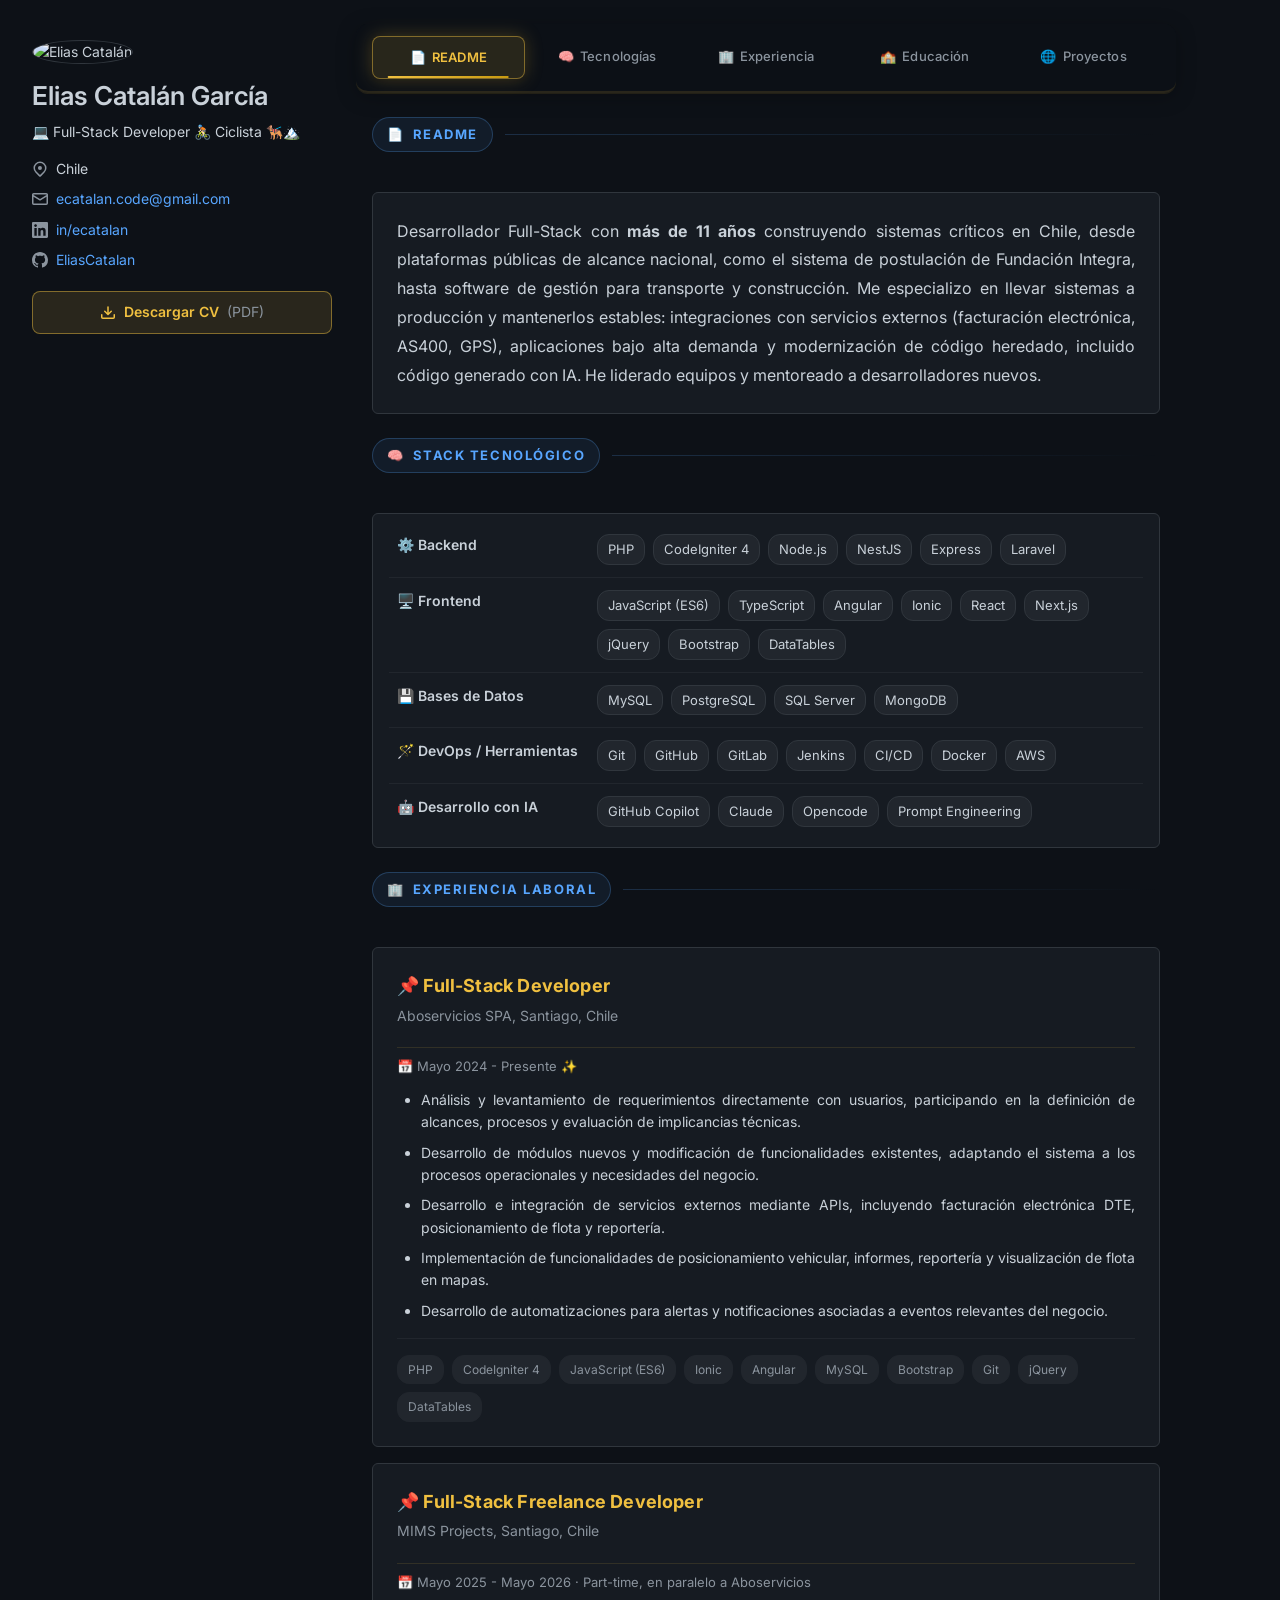
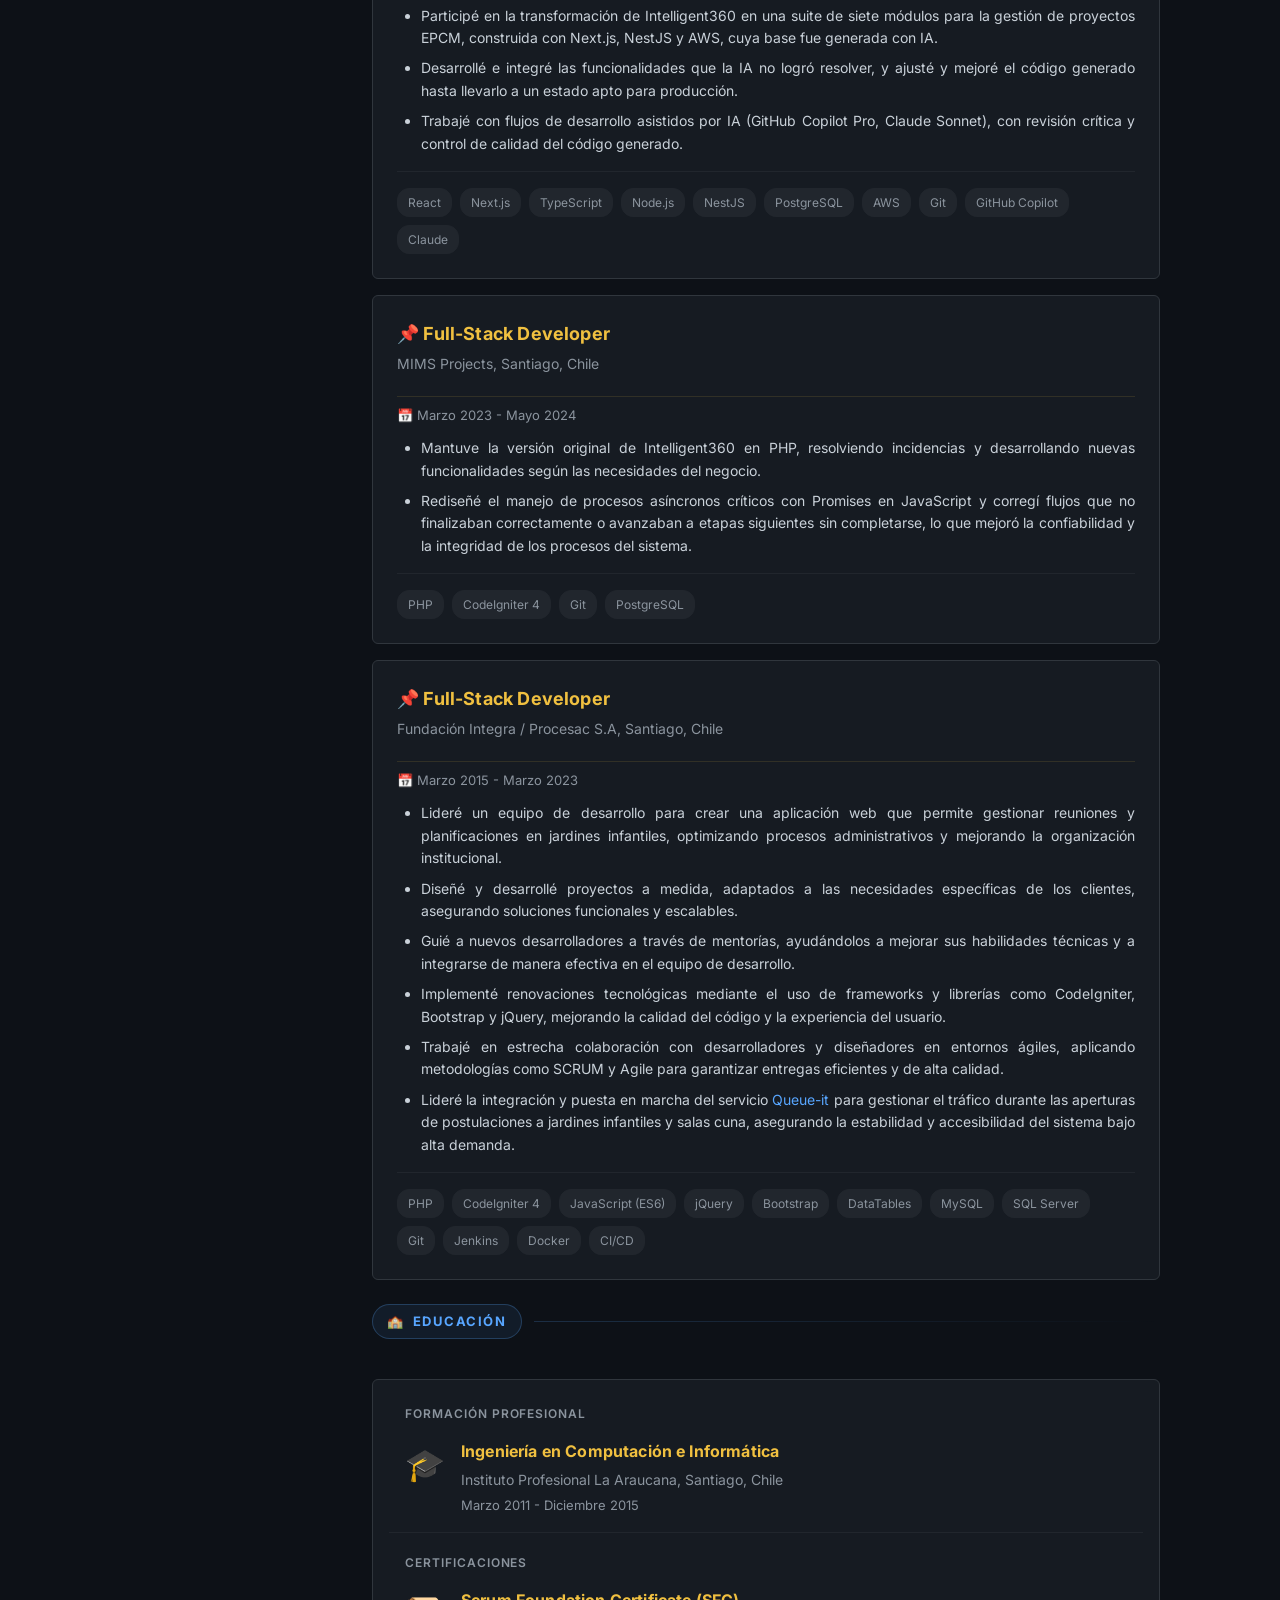
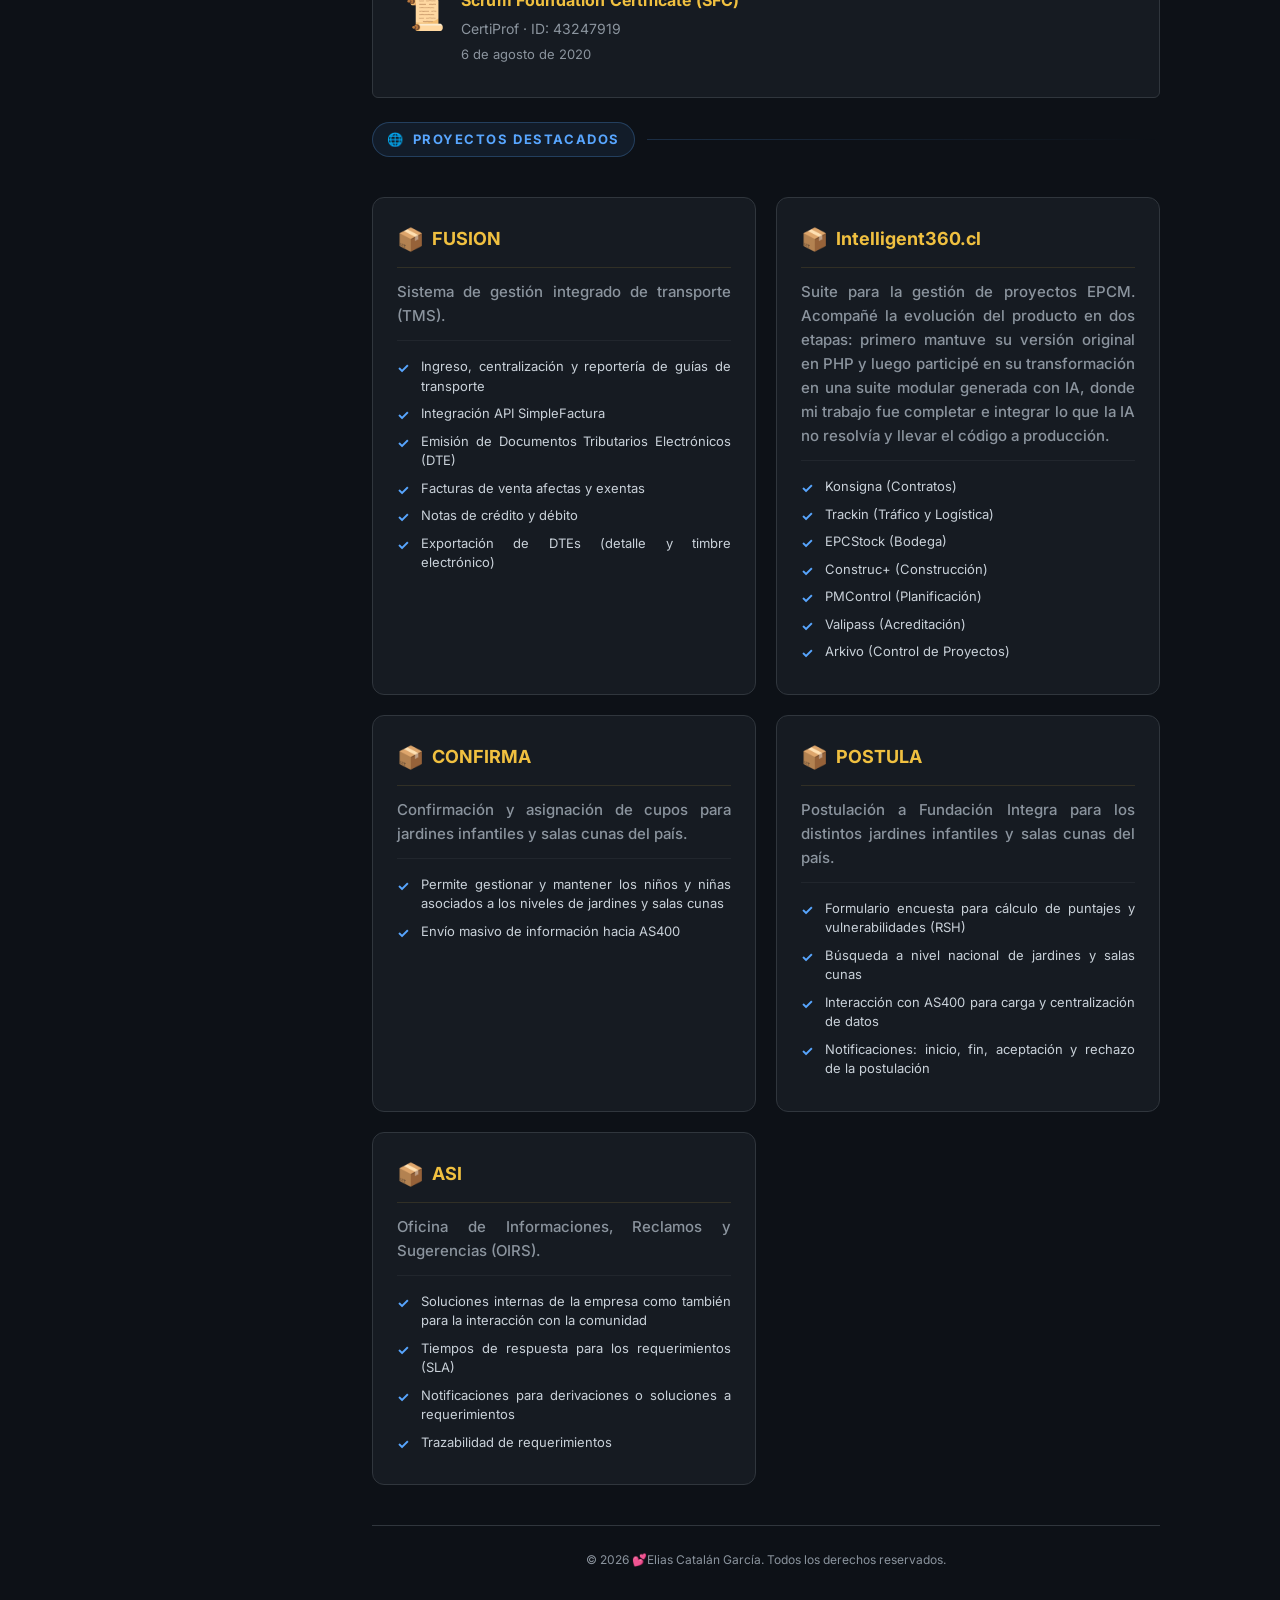
==== commit 893428be: "Refactoriza script.js para calcular años de experiencia desde marzo de 2015, mejora la navegación co" ====
--- a/index.html
+++ b/index.html
@@ -3,18 +3,24 @@
 <head>
     <meta charset="UTF-8">
     <meta name="viewport" content="width=device-width, initial-scale=1.0">
+    <meta name="color-scheme" content="dark">
     <title>Elias Catalán - Full-Stack Developer</title>
     <link rel="icon" href="data:image/svg+xml,<svg xmlns=%22http://www.w3.org/2000/svg%22 viewBox=%220 0 100 100%22><text y=%22.9em%22 font-size=%2290%22>💻</text></svg>">
-    <meta name="description" content="Desarrollador Full-Stack especializado en diseño, desarrollo e implementación de aplicaciones web robustas y escalables.">
+    <meta name="description" content="Desarrollador Full-Stack con más de 10 años construyendo sistemas críticos para el sector público, transporte y construcción en Chile.">
     <meta property="og:type" content="website">
     <meta property="og:title" content="Elias Catalán - Full-Stack Developer">
-    <meta property="og:description" content="Desarrollador Full-Stack especializado en diseño, desarrollo e implementación de aplicaciones web robustas y escalables.">
-    <meta property="og:image" content="https://avatars.githubusercontent.com/u/13459196?v=4">
+    <meta property="og:description" content="Desarrollador Full-Stack con más de 10 años construyendo sistemas críticos para el sector público, transporte y construcción en Chile.">
+    <meta property="og:url" content="https://mecg.vercel.app/">
+    <meta property="og:image" content="https://mecg.vercel.app/img/og-image.png">
+    <meta property="og:image:width" content="1200">
+    <meta property="og:image:height" content="630">
+    <meta property="og:image:alt" content="Elias Catalán García, Full-Stack Developer: sector público, transporte y construcción">
+    <link rel="canonical" href="https://mecg.vercel.app/">
     <meta property="og:locale" content="es_CL">
     <meta name="twitter:card" content="summary_large_image">
     <meta name="twitter:title" content="Elias Catalán - Full-Stack Developer">
-    <meta name="twitter:description" content="Desarrollador Full-Stack especializado en diseño, desarrollo e implementación de aplicaciones web robustas y escalables.">
-    <meta name="twitter:image" content="https://avatars.githubusercontent.com/u/13459196?v=4">
+    <meta name="twitter:description" content="Desarrollador Full-Stack con más de 10 años construyendo sistemas críticos para el sector público, transporte y construcción en Chile.">
+    <meta name="twitter:image" content="https://mecg.vercel.app/img/og-image.png">
     <link rel="preconnect" href="https://fonts.googleapis.com">
     <link rel="preconnect" href="https://fonts.gstatic.com" crossorigin>
     <link href="https://fonts.googleapis.com/css2?family=Inter:wght@300;400;500;600;700&family=JetBrains+Mono:wght@400;500;600&display=swap" rel="stylesheet">
@@ -26,124 +32,130 @@
         <aside class="sidebar">
             <div class="profile-section">
                 <div class="profile-avatar">
-                    <img src="https://avatars.githubusercontent.com/u/13459196?v=4" alt="Elias Catalán" class="avatar-img">
+                    <img src="https://avatars.githubusercontent.com/u/13459196?v=4" alt="Elias Catalán" class="avatar-img" width="460" height="460" fetchpriority="high">
                 </div>
                 <div class="profile-info">
-                    <h1 class="profile-name">Elias Catalán</h1>
-                </div>
-                <p class="profile-bio">💻 Full-Stack Developer 🚴🏻‍♀️ Ciclista 🐕‍🦺🏔️</p>
+                    <h1 class="profile-name">Elias Catalán García</h1>
+                </div>
+                <p class="profile-bio">💻 Full-Stack Developer 🚴🏻 Ciclista 🐕‍🦺🏔️</p>
             </div>
 
             <div class="profile-details">
                 <div class="detail-item">
-                    <svg class="icon" viewBox="0 0 16 16" width="16" height="16"><path d="m12.596 11.596-3.535 3.536a1.5 1.5 0 0 1-2.122 0l-3.535-3.536a6.5 6.5 0 1 1 9.192-9.193 6.5 6.5 0 0 1 0 9.193Zm-1.06-8.132v-.001a5 5 0 1 0-7.072 7.072L8 14.07l3.536-3.534a5 5 0 0 0 0-7.072ZM8 9a2 2 0 1 1-.001-3.999A2 2 0 0 1 8 9Z"></path></svg>
+                    <svg class="icon" viewBox="0 0 16 16" width="16" height="16" aria-hidden="true"><path d="m12.596 11.596-3.535 3.536a1.5 1.5 0 0 1-2.122 0l-3.535-3.536a6.5 6.5 0 1 1 9.192-9.193 6.5 6.5 0 0 1 0 9.193Zm-1.06-8.132v-.001a5 5 0 1 0-7.072 7.072L8 14.07l3.536-3.534a5 5 0 0 0 0-7.072ZM8 9a2 2 0 1 1-.001-3.999A2 2 0 0 1 8 9Z"></path></svg>
                     <span>Chile</span>
                 </div>
                 <div class="detail-item">
-                    <svg class="icon" viewBox="0 0 16 16" width="16" height="16"><path d="M1.75 2h12.5c.966 0 1.75.784 1.75 1.75v8.5A1.75 1.75 0 0 1 14.25 14H1.75A1.75 1.75 0 0 1 0 12.25v-8.5C0 2.784.784 2 1.75 2ZM1.5 12.251c0 .138.112.25.25.25h12.5a.25.25 0 0 0 .25-.25V5.809L8.38 9.397a.75.75 0 0 1-.76 0L1.5 5.809v6.442Zm13-8.181v-.32a.25.25 0 0 0-.25-.25H1.75a.25.25 0 0 0-.25.25v.32L8 7.88Z"></path></svg>
+                    <svg class="icon" viewBox="0 0 16 16" width="16" height="16" aria-hidden="true"><path d="M1.75 2h12.5c.966 0 1.75.784 1.75 1.75v8.5A1.75 1.75 0 0 1 14.25 14H1.75A1.75 1.75 0 0 1 0 12.25v-8.5C0 2.784.784 2 1.75 2ZM1.5 12.251c0 .138.112.25.25.25h12.5a.25.25 0 0 0 .25-.25V5.809L8.38 9.397a.75.75 0 0 1-.76 0L1.5 5.809v6.442Zm13-8.181v-.32a.25.25 0 0 0-.25-.25H1.75a.25.25 0 0 0-.25.25v.32L8 7.88Z"></path></svg>
                     <a href="mailto:ecatalan.code@gmail.com">ecatalan.code@gmail.com</a>
                 </div>
                 <div class="detail-item">
-                    <svg class="icon" viewBox="0 0 16 16" width="16" height="16"><path d="M7.775 3.275C7.64 2.33 7.03 1.677 6 1.677c-1.03 0-1.64.653-1.775 1.598L4.15 4.2c-.042.358-.024.65.05.922.07.266.197.487.392.674.204.194.47.34.806.444.332.103.7.162 1.102.162.402 0 .77-.059 1.102-.162.337-.104.602-.25.806-.444.195-.187.322-.408.392-.674.074-.272.092-.564.05-.922Zm.224 1.626c-.06.235-.153.405-.288.52a1.59 1.59 0 0 1-.577.315c-.253.076-.58.12-.934.12s-.681-.044-.934-.12a1.59 1.59 0 0 1-.577-.316c-.135-.114-.228-.284-.288-.519a1.772 1.772 0 0 1-.036-.694l.075-.83c.088-.582.467-1.022 1.15-1.022.683 0 1.062.44 1.15 1.022l.075.83c.036.226.028.47-.036.694ZM13.78 4.826c-.107-.957-.717-1.61-1.747-1.61-1.03 0-1.64.653-1.775 1.598l-.075.83c-.042.358-.024.65.05.922.07.266.197.487.392.674.204.194.47.34.806.444.332.103.7.162 1.102.162.402 0 .77-.059 1.102-.162.337-.104.602-.25.806-.444.195-.187.322-.408.392-.674.074-.272.092-.564.05-.922l-.103-.998Zm-1.527 2.506c-.06.235-.153.405-.288.52a1.59 1.59 0 0 1-.577.315c-.253.076-.58.12-.934.12s-.681-.044-.934-.12a1.59 1.59 0 0 1-.577-.316c-.135-.114-.228-.284-.288-.519a1.772 1.772 0 0 1-.036-.694l.075-.83c.088-.582.467-1.022 1.15-1.022.683 0 1.062.44 1.15 1.022l.075.83c.036.226.028.47-.036.694ZM6 10.677c-1.03 0-1.64.653-1.775 1.598l-.075.83c-.042.358-.024.65.05.922.07.266.197.487.392.674.204.194.47.34.806.444.332.103.7.162 1.102.162.402 0 .77-.059 1.102-.162.337-.104.602-.25.806-.444.195-.187.322-.408.392-.674.074-.272.092-.564.05-.922l-.103-.998c-.107-.957-.717-1.61-1.747-1.61Zm.224 1.626c-.06.235-.153.405-.288.52a1.59 1.59 0 0 1-.577.315c-.253.076-.58.12-.934.12s-.681-.044-.934-.12a1.59 1.59 0 0 1-.577-.316c-.135-.114-.228-.284-.288-.519a1.772 1.772 0 0 1-.036-.694l.075-.83c.088-.582.467-1.022 1.15-1.022.683 0 1.062.44 1.15 1.022l.075.83c.036.226.028.47-.036.694Z"></path></svg>
+                    <svg class="icon" viewBox="0 0 24 24" width="16" height="16" aria-hidden="true"><path d="M20.447 20.452h-3.554v-5.569c0-1.328-.027-3.037-1.852-3.037-1.853 0-2.136 1.445-2.136 2.939v5.667H9.351V9h3.414v1.561h.046c.477-.739 1.637-1.85 3.37-1.85 3.601 0 4.267 2.37 4.267 4.892v4.892zM5.337 7.433c-1.144 0-2.063-.926-2.063-2.065 0-1.138.92-2.063 2.063-2.063 1.14 0 2.064.925 2.064 2.063 0 1.139-.925 2.065-2.064 2.065zm1.782 13.019H3.555V9h3.564v11.452zM22.225 0H1.771C.792 0 0 .774 0 1.729v20.542C0 23.227.792 24 1.771 24h20.451C23.2 24 24 23.227 24 22.271V1.729C24 .774 23.2 0 22.222 0h.003z"></path></svg>
                     <a href="https://www.linkedin.com/in/ecatalan" target="_blank" rel="noopener noreferrer">in/ecatalan</a>
                 </div>
+                <div class="detail-item">
+                    <svg class="icon" viewBox="0 0 16 16" width="16" height="16" aria-hidden="true"><path d="M8 0c4.42 0 8 3.58 8 8a8.013 8.013 0 0 1-5.45 7.59c-.4.08-.55-.17-.55-.38 0-.27.01-1.13.01-2.2 0-.75-.25-1.23-.54-1.48 1.78-.2 3.65-.88 3.65-3.95 0-.88-.31-1.59-.82-2.15.08-.2.36-1.02-.08-2.12 0 0-.67-.22-2.2.82-.64-.18-1.32-.27-2-.27-.68 0-1.36.09-2 .27-1.53-1.03-2.2-.82-2.2-.82-.44 1.1-.16 1.92-.08 2.12-.51.56-.82 1.28-.82 2.15 0 3.06 1.86 3.75 3.64 3.95-.23.2-.44.55-.51 1.07-.46.21-1.61.55-2.33-.66-.15-.24-.6-.83-1.23-.82-.67.01-.27.38.01.53.34.19.73.9.82 1.13.16.45.68 1.31 2.69.94 0 .67.01 1.3.01 1.49 0 .21-.15.45-.55.38A7.995 7.995 0 0 1 0 8c0-4.42 3.58-8 8-8Z"></path></svg>
+                    <a href="https://github.com/EliasCatalan" target="_blank" rel="noopener noreferrer">EliasCatalan</a>
+                </div>
             </div>
+
+            <a href="cv/Elias-Catalan-Garcia-CV.pdf" class="cv-download" download>
+                <svg viewBox="0 0 16 16" width="16" height="16" aria-hidden="true"><path d="M2.75 14A1.75 1.75 0 0 1 1 12.25v-2.5a.75.75 0 0 1 1.5 0v2.5c0 .138.112.25.25.25h10.5a.25.25 0 0 0 .25-.25v-2.5a.75.75 0 0 1 1.5 0v2.5A1.75 1.75 0 0 1 13.25 14Z"></path><path d="M7.25 7.689V2a.75.75 0 0 1 1.5 0v5.689l1.97-1.969a.749.749 0 1 1 1.06 1.06l-3.25 3.25a.749.749 0 0 1-1.06 0L4.22 6.78a.749.749 0 1 1 1.06-1.06l1.97 1.969Z"></path></svg>
+                Descargar CV <span class="cv-download-meta">(PDF)</span>
+            </a>
         </aside>
 
         <!-- Main Content -->
         <main class="main-content">
-            <div class="profile-header-mobile">
-                <h1>👨‍💻 Elias Catalán García</h1>
-            </div>
 
             <!-- Navigation Menu -->
             <nav class="main-nav">
                 <ul class="nav-list">
-                    <li class="nav-item"><a href="#about" class="nav-link active">📄 Sobre Mí</a></li>
-                    <li class="nav-item"><a href="#tech-stack" class="nav-link">🧠 Tecnologías</a></li>
-                    <li class="nav-item"><a href="#experience" class="nav-link">🏢 Experiencia</a></li>
-                    <li class="nav-item"><a href="#education" class="nav-link">🏫 Educación</a></li>
-                    <li class="nav-item"><a href="#projects" class="nav-link">🌐 Proyectos</a></li>
+                    <li class="nav-item"><a href="#about" class="nav-link active"><span aria-hidden="true">📄</span>README</a></li>
+                    <li class="nav-item"><a href="#tech-stack" class="nav-link"><span aria-hidden="true">🧠</span>Tecnologías</a></li>
+                    <li class="nav-item"><a href="#experience" class="nav-link"><span aria-hidden="true">🏢</span>Experiencia</a></li>
+                    <li class="nav-item"><a href="#education" class="nav-link"><span aria-hidden="true">🏫</span>Educación</a></li>
+                    <li class="nav-item"><a href="#projects" class="nav-link"><span aria-hidden="true">🌐</span>Proyectos</a></li>
                 </ul>
             </nav>
 
             <!-- About Section -->
-            <section id="about" class="readme-section">
-                <div class="section-header">
-                    <h2>📄 README</h2>
+            <section id="about" tabindex="-1" class="readme-section">
+                <div class="section-header">
+                    <h2><span aria-hidden="true">📄</span>README</h2>
                 </div>
                 <div class="readme-content">
                     <p class="lead-text">
-                        Desarrollador Full-Stack orientado a la creación de soluciones robustas, escalables y eficientes, combinando experiencia en tecnologías 
-                        frontend y backend con un enfoque sólido en arquitectura, rendimiento y calidad de código. Me apasiona transformar problemas complejos 
-                        en soluciones simples e innovadoras, aplicando buenas prácticas de desarrollo y mejora continua para entregar productos de alto 
-                        impacto y excelente experiencia de usuario.
+                        Desarrollador Full-Stack con <strong>más de <span id="years-experience">11</span> años</strong> construyendo sistemas críticos en
+                        Chile, desde plataformas públicas de alcance nacional, como el sistema de postulación de Fundación Integra, hasta software de
+                        gestión para transporte y construcción. Me especializo en llevar sistemas a producción y mantenerlos estables: integraciones con
+                        servicios externos (facturación electrónica, AS400, GPS), aplicaciones bajo alta demanda y modernización de código heredado,
+                        incluido código generado con IA. He liderado equipos y mentoreado a desarrolladores nuevos.
                     </p>
                 </div>
             </section>
 
             <!-- Tech Stack Section -->
-            <section id="tech-stack" class="tech-stack-section">
-                <div class="section-header">
-                    <h2>🧠 Stack Tecnológico</h2>
+            <section id="tech-stack" tabindex="-1" class="tech-stack-section">
+                <div class="section-header">
+                    <h2><span aria-hidden="true">🧠</span>Stack Tecnológico</h2>
                 </div>
                 <div class="tech-table">
                     <table>
                         <tbody>
                             <tr>
-                                <td class="category">🖥️ Frontend</td>
+                                <td class="category"><span aria-hidden="true">⚙️</span> Backend</td>
+                                <td class="technologies">
+                                    <span class="tech-badge">PHP</span>
+                                    <span class="tech-badge">CodeIgniter 4</span>
+                                    <span class="tech-badge">Node.js</span>
+                                    <span class="tech-badge">NestJS</span>
+                                    <span class="tech-badge">Express</span>
+                                    <span class="tech-badge">Laravel</span>
+                                </td>
+                            </tr>
+                            <tr>
+                                <td class="category"><span aria-hidden="true">🖥️</span> Frontend</td>
                                 <td class="technologies">
                                     <span class="tech-badge">JavaScript (ES6)</span>
+                                    <span class="tech-badge">TypeScript</span>
+                                    <span class="tech-badge">Angular</span>
+                                    <span class="tech-badge">Ionic</span>
                                     <span class="tech-badge">React</span>
+                                    <span class="tech-badge">Next.js</span>
+                                    <span class="tech-badge">jQuery</span>
                                     <span class="tech-badge">Bootstrap</span>
                                     <span class="tech-badge">DataTables</span>
-                                    <span class="tech-badge">jQuery</span>
-                                    <span class="tech-badge">Angular</span>
-                                </td>
-                            </tr>
-                            <tr>
-                                <td class="category">⚙️ Backend</td>
-                                <td class="technologies">
-                                    <span class="tech-badge">Node.js + Express</span>
-                                    <span class="tech-badge">NestJS</span>
-                                    <span class="tech-badge">PHP</span>
-                                    <span class="tech-badge">CodeIgniter</span>
-                                    <span class="tech-badge">Laravel</span>
-                                </td>
-                            </tr>
-                            <tr>
-                                <td class="category">💾 Bases de Datos</td>
+                                </td>
+                            </tr>
+                            <tr>
+                                <td class="category"><span aria-hidden="true">💾</span> Bases de Datos</td>
                                 <td class="technologies">
                                     <span class="tech-badge">MySQL</span>
-                                    <span class="tech-badge">SQLServer</span>
                                     <span class="tech-badge">PostgreSQL</span>
+                                    <span class="tech-badge">SQL Server</span>
                                     <span class="tech-badge">MongoDB</span>
                                 </td>
                             </tr>
                             <tr>
-                                <td class="category">🪄 Herramientas / DevOps</td>
+                                <td class="category"><span aria-hidden="true">🪄</span> DevOps / Herramientas</td>
                                 <td class="technologies">
                                     <span class="tech-badge">Git</span>
-                                    <span class="tech-badge">GitHub / GitLab</span>
+                                    <span class="tech-badge">GitHub</span>
+                                    <span class="tech-badge">GitLab</span>
+                                    <span class="tech-badge">Jenkins</span>
+                                    <span class="tech-badge">CI/CD</span>
                                     <span class="tech-badge">Docker</span>
                                     <span class="tech-badge">AWS</span>
-                                    <span class="tech-badge">Jenkins</span>
-                                    <span class="tech-badge">CI / CD</span>
-                                </td>
-                            </tr>
-                            <tr>
-                                <td class="category">♟️ GUI para BBDD</td>
-                                <td class="technologies">
-                                    <span class="tech-badge">MySQL Workbench</span>
-                                </td>
-                            </tr>
-                            <tr>
-                                <td class="category">🤖 AI-Assisted Development</td>
-                                <td class="technologies">
+                                </td>
+                            </tr>
+                            <tr>
+                                <td class="category"><span aria-hidden="true">🤖</span> Desarrollo con IA</td>
+                                <td class="technologies">
+                                    <span class="tech-badge">GitHub Copilot</span>
+                                    <span class="tech-badge">Claude</span>
+                                    <span class="tech-badge">Opencode</span>
                                     <span class="tech-badge">Prompt Engineering</span>
-                                    <span class="tech-badge">GitHub Copilot</span>
-                                    <span class="tech-badge">Refactorización de código generado por IA</span>
-                                    <span class="tech-badge">Opencode</span>
                                 </td>
                             </tr>
                         </tbody>
@@ -152,17 +164,17 @@
             </section>
 
             <!-- Experience Section -->
-            <section id="experience" class="experience-section">
-                <div class="section-header">
-                    <h2>🏢 Experiencia Laboral</h2>
+            <section id="experience" tabindex="-1" class="experience-section">
+                <div class="section-header">
+                    <h2><span aria-hidden="true">🏢</span>Experiencia Laboral</h2>
                 </div>
 
                 <div class="experience-card">
                     <div class="exp-header">
-                        <h3>📌 Full-Stack Developer</h3>
+                        <h3><span aria-hidden="true">📌</span> Full-Stack Developer</h3>
                         <span class="company">Aboservicios SPA, Santiago, Chile</span>
                     </div>
-                    <div class="exp-date">📅 Mayo 2024 - Presente ✨</div>
+                    <div class="exp-date"><span aria-hidden="true">📅</span> Mayo 2024 - Presente ✨</div>
                     <ul class="exp-details">
                         <li>Análisis y levantamiento de requerimientos directamente con usuarios, participando en la definición de alcances, procesos y evaluación de implicancias técnicas.</li>
                         <li>Desarrollo de módulos nuevos y modificación de funcionalidades existentes, adaptando el sistema a los procesos operacionales y necesidades del negocio.</li>
@@ -171,13 +183,13 @@
                         <li>Desarrollo de automatizaciones para alertas y notificaciones asociadas a eventos relevantes del negocio.</li>
                     </ul>
                     <div class="exp-tech-stack">
+                        <span class="exp-tech-badge">PHP</span>
                         <span class="exp-tech-badge">CodeIgniter 4</span>
                         <span class="exp-tech-badge">JavaScript (ES6)</span>
                         <span class="exp-tech-badge">Ionic</span>
                         <span class="exp-tech-badge">Angular</span>
                         <span class="exp-tech-badge">MySQL</span>
                         <span class="exp-tech-badge">Bootstrap</span>
-                        <span class="exp-tech-badge">MySQL Workbench</span>
                         <span class="exp-tech-badge">Git</span>
                         <span class="exp-tech-badge">jQuery</span>
                         <span class="exp-tech-badge">DataTables</span>
@@ -186,44 +198,41 @@
 
                 <div class="experience-card">
                     <div class="exp-header">
-                        <h3>📌 Full-Stack Freelance Developer</h3>
+                        <h3><span aria-hidden="true">📌</span> Full-Stack Freelance Developer</h3>
                         <span class="company">MIMS Projects, Santiago, Chile</span>
                     </div>
-                    <div class="exp-date">📅 Mayo 2025 - Mayo 2026</div>
+                    <div class="exp-date"><span aria-hidden="true">📅</span> Mayo 2025 - Mayo 2026 · Part-time, en paralelo a Aboservicios</div>
                     <ul class="exp-details">
-                        <li>
-                            Participación en proyectos generados con IA, realizando análisis, corrección y
-                            optimización de código heredado
-                        </li>
-                        <li>
-                            Desarrollo de nuevas funcionalidades utilizando herramientas de asistencia IA como Visual Studio Code, GitHub Copilot Pro 
-                            y Claude Sonnet.
-                        </li>
+                        <li>Participé en la transformación de Intelligent360 en una suite de siete módulos para la gestión de proyectos EPCM, construida con Next.js, NestJS y AWS, cuya base fue generada con IA.</li>
+                        <li>Desarrollé e integré las funcionalidades que la IA no logró resolver, y ajusté y mejoré el código generado hasta llevarlo a un estado apto para producción.</li>
+                        <li>Trabajé con flujos de desarrollo asistidos por IA (GitHub Copilot Pro, Claude Sonnet), con revisión crítica y control de calidad del código generado.</li>
                     </ul>
                     <div class="exp-tech-stack">
                         <span class="exp-tech-badge">React</span>
-                        <span class="exp-tech-badge">Node</span>
+                        <span class="exp-tech-badge">Next.js</span>
+                        <span class="exp-tech-badge">TypeScript</span>
+                        <span class="exp-tech-badge">Node.js</span>
+                        <span class="exp-tech-badge">NestJS</span>
+                        <span class="exp-tech-badge">PostgreSQL</span>
+                        <span class="exp-tech-badge">AWS</span>
                         <span class="exp-tech-badge">Git</span>
-                        <span class="exp-tech-badge">PostgreSQL</span>
-                        <span class="exp-tech-badge">AI Assistant</span>
+                        <span class="exp-tech-badge">GitHub Copilot</span>
+                        <span class="exp-tech-badge">Claude</span>
                     </div>
                 </div>
 
                 <div class="experience-card">
                     <div class="exp-header">
-                        <h3>📌 Full-Stack Developer</h3>
+                        <h3><span aria-hidden="true">📌</span> Full-Stack Developer</h3>
                         <span class="company">MIMS Projects, Santiago, Chile</span>
                     </div>
-                    <div class="exp-date">📅 Marzo 2023 - Mayo 2024</div>
+                    <div class="exp-date"><span aria-hidden="true">📅</span> Marzo 2023 - Mayo 2024</div>
                     <ul class="exp-details">
-                        <li>Realicé el mantenimiento y la mejora continua de aplicaciones, resolviendo errores de forma eficiente y desarrollando nuevas funcionalidades para satisfacer las necesidades cambiantes de los usuarios y del negocio.</li>
-                        <li>Refactoricé solicitudes críticas implementando el uso de Promises en JavaScript, lo que permitió mejorar significativamente la experiencia del usuario al optimizar la gestión de operaciones asíncronas y reducir tiempos de respuesta.</li>
+                        <li>Mantuve la versión original de Intelligent360 en PHP, resolviendo incidencias y desarrollando nuevas funcionalidades según las necesidades del negocio.</li>
+                        <li>Rediseñé el manejo de procesos asíncronos críticos con Promises en JavaScript y corregí flujos que no finalizaban correctamente o avanzaban a etapas siguientes sin completarse, lo que mejoró la confiabilidad y la integridad de los procesos del sistema.</li>
                     </ul>
                     <div class="exp-tech-stack">
-                        <span class="exp-tech-badge">React</span>
-                        <span class="exp-tech-badge">NextJS</span>
-                        <span class="exp-tech-badge">Node</span>
-                        <span class="exp-tech-badge">NestJS</span>
+                        <span class="exp-tech-badge">PHP</span>
                         <span class="exp-tech-badge">CodeIgniter 4</span>
                         <span class="exp-tech-badge">Git</span>
                         <span class="exp-tech-badge">PostgreSQL</span>
@@ -232,10 +241,10 @@
 
                 <div class="experience-card">
                     <div class="exp-header">
-                        <h3>📌 Full-Stack Developer</h3>
+                        <h3><span aria-hidden="true">📌</span> Full-Stack Developer</h3>
                         <span class="company">Fundación Integra / Procesac S.A, Santiago, Chile</span>
                     </div>
-                    <div class="exp-date">📅 Marzo 2015 - Marzo 2023</div>
+                    <div class="exp-date"><span aria-hidden="true">📅</span> Marzo 2015 - Marzo 2023</div>
                     <ul class="exp-details">
                         <li>Lideré un equipo de desarrollo para crear una aplicación web que permite gestionar reuniones y planificaciones en jardines infantiles, optimizando procesos administrativos y mejorando la organización institucional.</li>
                         <li>Diseñé y desarrollé proyectos a medida, adaptados a las necesidades específicas de los clientes, asegurando soluciones funcionales y escalables.</li>
@@ -245,50 +254,54 @@
                         <li>Lideré la integración y puesta en marcha del servicio <a href="https://queue-it.com/" target="_blank" rel="noopener noreferrer">Queue-it</a> para gestionar el tráfico durante las aperturas de postulaciones a jardines infantiles y salas cuna, asegurando la estabilidad y accesibilidad del sistema bajo alta demanda.</li>
                     </ul>
                     <div class="exp-tech-stack">
+                        <span class="exp-tech-badge">PHP</span>
                         <span class="exp-tech-badge">CodeIgniter 4</span>
                         <span class="exp-tech-badge">JavaScript (ES6)</span>
                         <span class="exp-tech-badge">jQuery</span>
                         <span class="exp-tech-badge">Bootstrap</span>
-                        <span class="exp-tech-badge">Git</span>
-                        <span class="exp-tech-badge">CI/CD</span>
-                        <span class="exp-tech-badge">MySQL Workbench</span>
+                        <span class="exp-tech-badge">DataTables</span>
                         <span class="exp-tech-badge">MySQL</span>
                         <span class="exp-tech-badge">SQL Server</span>
+                        <span class="exp-tech-badge">Git</span>
                         <span class="exp-tech-badge">Jenkins</span>
-                        <span class="exp-tech-badge">DataTables</span>
+                        <span class="exp-tech-badge">Docker</span>
+                        <span class="exp-tech-badge">CI/CD</span>
                     </div>
                 </div>
             </section>
 
             <!-- Education Section -->
-            <section id="education" class="education-section">
-                <div class="section-header">
-                    <h2>🏫 Educación</h2>
+            <section id="education" tabindex="-1" class="education-section">
+                <div class="section-header">
+                    <h2><span aria-hidden="true">🏫</span>Educación</h2>
                 </div>
                 <div class="education-list">
+                    <h3 class="edu-group-title">Formación profesional</h3>
                     <div class="education-item">
-                        <div class="edu-icon">📜</div>
-                        <div class="edu-content">
-                            <h4>Certificado Scrum ID: 43247919</h4>
-                            <p class="edu-institution">CertiProf, Scrum Foundation Certificate (SFC) – (Spanish)</p>
-                            <p class="edu-date">6 de Agosto de 2020</p>
-                        </div>
-                    </div>
-                    <div class="education-item">
-                        <div class="edu-icon">🎓</div>
+                        <div class="edu-icon" aria-hidden="true">🎓</div>
                         <div class="edu-content">
                             <h4>Ingeniería en Computación e Informática</h4>
                             <p class="edu-institution">Instituto Profesional La Araucana, Santiago, Chile</p>
                             <p class="edu-date">Marzo 2011 - Diciembre 2015</p>
                         </div>
                     </div>
+
+                    <h3 class="edu-group-title">Certificaciones</h3>
+                    <div class="education-item">
+                        <div class="edu-icon" aria-hidden="true">📜</div>
+                        <div class="edu-content">
+                            <h4>Scrum Foundation Certificate (SFC)</h4>
+                            <p class="edu-institution">CertiProf · ID: 43247919</p>
+                            <p class="edu-date">6 de agosto de 2020</p>
+                        </div>
+                    </div>
                 </div>
             </section>
 
             <!-- Projects Section -->
-            <section id="projects" class="projects-section">
-                <div class="section-header">
-                    <h2>🌐 Proyectos Destacados</h2>
+            <section id="projects" tabindex="-1" class="projects-section">
+                <div class="section-header">
+                    <h2><span aria-hidden="true">🌐</span>Proyectos Destacados</h2>
                 </div>
                 <div class="projects-grid">
                     
@@ -307,15 +320,15 @@
 
                     <div class="project-card">
                         <h3><a href="https://intelligent360.cl/" target="_blank" rel="noopener noreferrer">Intelligent360.cl</a></h3>
-                        <p class="project-description">Suite diseñada para la gestión de proyectos EPCM</p>
-                        <ul class="project-features">
-                            <li>Konsigna - Gestión de Contratos</li>
-                            <li>Trackin - Tráfico y Logística</li>
-                            <li>EPCStock - Bodega de Proyecto</li>
-                            <li>Construc+ - Gestión de Construcción</li>
-                            <li>PMControl - Planificación y Control de proyecto</li>
-                            <li>Valipass - Acreditación Integral de Contratista</li>
-                            <li>Arkivo - Control de Proyectos</li>
+                        <p class="project-description">Suite para la gestión de proyectos EPCM. Acompañé la evolución del producto en dos etapas: primero mantuve su versión original en PHP y luego participé en su transformación en una suite modular generada con IA, donde mi trabajo fue completar e integrar lo que la IA no resolvía y llevar el código a producción.</p>
+                        <ul class="project-features">
+                            <li>Konsigna (Contratos)</li>
+                            <li>Trackin (Tráfico y Logística)</li>
+                            <li>EPCStock (Bodega)</li>
+                            <li>Construc+ (Construcción)</li>
+                            <li>PMControl (Planificación)</li>
+                            <li>Valipass (Acreditación)</li>
+                            <li>Arkivo (Control de Proyectos)</li>
                         </ul>
                     </div>
 
@@ -354,13 +367,13 @@
 
             <!-- Footer -->
             <footer class="github-footer">
-                <p>© <span id="current-year"></span> Elias Catalán García. Todos los derechos reservados.</p>
+                <p>© <span id="current-year"></span> 💕Elias Catalán García. Todos los derechos reservados.</p>
             </footer>
         </main>
     </div>
 
     <button id="scroll-to-top" class="scroll-to-top" aria-label="Volver arriba">
-        <svg viewBox="0 0 24 24" width="24" height="24" stroke="currentColor" stroke-width="2" fill="none">
+        <svg viewBox="0 0 24 24" width="24" height="24" stroke="currentColor" stroke-width="2" fill="none" aria-hidden="true">
             <polyline points="18 15 12 9 6 15"></polyline>
         </svg>
     </button>
--- a/css/style.css
+++ b/css/style.css
@@ -2,6 +2,9 @@
    GITHUB STYLE - VARIABLES
    ============================================ */
 :root {
+    /* El sitio es solo oscuro: el navegador adapta scrollbars y fondo inicial */
+    color-scheme: dark;
+
     /* Dark Theme Colors */
     --bg-primary: #0d1117;
     --bg-secondary: #161b22;
@@ -15,20 +18,6 @@
     
     --border-default: #30363d;
     --border-muted: #21262d;
-    
-    /* Light Theme Colors */
-    --bg-primary-light: #ffffff;
-    --bg-secondary-light: #f6f8fa;
-    --bg-tertiary-light: #ffffff;
-    --bg-overlay-light: #f6f8fa;
-    
-    --text-primary-light: #24292f;
-    --text-secondary-light: #57606a;
-    --text-link-light: #0969da;
-    --text-link-hover-light: #0550ae;
-    
-    --border-default-light: #d0d7de;
-    --border-muted-light: #d8dee4;
     
     /* Common */
     --font-family: 'Inter', 'Roboto', -apple-system, BlinkMacSystemFont, "Segoe UI", "Noto Sans", Helvetica, Arial, sans-serif;
@@ -56,12 +45,30 @@
     color: var(--text-primary);
     line-height: 1.6;
     font-size: 14px;
-    transition: background-color 0.3s ease, color 0.3s ease;
-}
-
-body.light-mode {
-    background-color: var(--bg-primary-light);
-    color: var(--text-primary-light);
+}
+
+/* Evita que la navegación sticky tape el título al saltar a una sección */
+section[id] {
+    scroll-margin-top: 80px;
+}
+
+/* Las secciones reciben foco desde la navegación (tabindex="-1"), pero no son
+   interactivas: no necesitan anillo de foco */
+section[id]:focus {
+    outline: none;
+}
+
+/* Respetar a usuarios que prefieren menos animación: se anulan solo los
+   desplazamientos; las transiciones de color se mantienen */
+@media (prefers-reduced-motion: reduce) {
+    .cv-download:hover,
+    .nav-link:hover,
+    .tech-badge:hover,
+    .project-card:hover,
+    .scroll-to-top:hover,
+    .scroll-to-top:active {
+        transform: none;
+    }
 }
 
 a {
@@ -73,14 +80,6 @@
 a:hover {
     color: var(--text-link-hover);
     text-decoration: underline;
-}
-
-body.light-mode a {
-    color: var(--text-link-light);
-}
-
-body.light-mode a:hover {
-    color: var(--text-link-hover-light);
 }
 
 code {
@@ -89,10 +88,6 @@
     border-radius: 6px;
     font-family: var(--font-mono);
     font-size: 0.9em;
-}
-
-body.light-mode code {
-    background-color: var(--bg-overlay-light);
 }
 
 /* ============================================
@@ -133,10 +128,6 @@
     border: 1px solid var(--border-default);
 }
 
-body.light-mode .avatar-img {
-    border-color: var(--border-default-light);
-}
-
 .profile-info {
     margin-bottom: 8px;
 }
@@ -148,21 +139,6 @@
     color: var(--text-primary);
 }
 
-body.light-mode .profile-name {
-    color: var(--text-primary-light);
-}
-
-.profile-username {
-    font-size: 20px;
-    font-weight: 300;
-    color: var(--text-secondary);
-    margin-top: 4px;
-}
-
-body.light-mode .profile-username {
-    color: var(--text-secondary-light);
-}
-
 .profile-bio {
     font-size: 14px;
     color: var(--text-primary);
@@ -170,10 +146,6 @@
     line-height: 1.5;
 }
 
-body.light-mode .profile-bio {
-    color: var(--text-primary-light);
-}
-
 .profile-details {
     margin-top: 16px;
 }
@@ -187,67 +159,49 @@
     color: var(--text-primary);
 }
 
-body.light-mode .detail-item {
-    color: var(--text-primary-light);
-}
-
 .detail-item .icon {
     fill: var(--text-secondary);
     flex-shrink: 0;
 }
 
-body.light-mode .detail-item .icon {
-    fill: var(--text-secondary-light);
-}
-
-.achievements {
-    margin-top: 24px;
-    padding-top: 16px;
-    border-top: 1px solid var(--border-default);
-}
-
-body.light-mode .achievements {
-    border-color: var(--border-default-light);
-}
-
-.achievements h3 {
-    font-size: 16px;
-    font-weight: 600;
-    margin-bottom: 12px;
-    color: var(--text-primary);
-}
-
-body.light-mode .achievements h3 {
-    color: var(--text-primary-light);
-}
-
-.achievement-badges {
-    display: flex;
-    gap: 8px;
-    flex-wrap: wrap;
-}
-
-.badge {
-    width: 48px;
-    height: 48px;
-    border-radius: 50%;
-    background: var(--bg-tertiary);
-    border: 1px solid var(--border-default);
+/* Botón de descarga del CV */
+.cv-download {
     display: flex;
     align-items: center;
     justify-content: center;
-    font-size: 24px;
-    cursor: pointer;
-    transition: transform 0.2s ease;
-}
-
-.badge:hover {
-    transform: scale(1.1);
-}
-
-body.light-mode .badge {
-    background: var(--bg-overlay-light);
-    border-color: var(--border-default-light);
+    gap: 8px;
+    margin-top: 20px;
+    padding: 9px 16px;
+    border: 1px solid rgba(240, 192, 64, 0.45);
+    border-radius: 8px;
+    background: var(--accent-yellow-subtle);
+    color: var(--accent-yellow);
+    font-weight: 600;
+    font-size: 14px;
+    transition: background-color 0.2s ease, box-shadow 0.2s ease, transform 0.2s ease;
+}
+
+.cv-download svg {
+    fill: currentColor;
+    flex-shrink: 0;
+}
+
+.cv-download:hover {
+    color: var(--accent-yellow);
+    text-decoration: none;
+    background: rgba(240, 192, 64, 0.2);
+    box-shadow: 0 4px 12px var(--accent-yellow-glow);
+    transform: translateY(-1px);
+}
+
+.cv-download:focus-visible {
+    outline: 2px solid var(--accent-yellow);
+    outline-offset: 2px;
+}
+
+.cv-download-meta {
+    font-weight: 400;
+    color: var(--text-secondary);
 }
 
 /* ============================================
@@ -255,10 +209,6 @@
    ============================================ */
 .main-content {
     min-width: 0;
-}
-
-.profile-header-mobile {
-    display: none;
 }
 
 /* Navigation Menu */
@@ -278,12 +228,6 @@
     border-bottom: 2px solid var(--accent-yellow-subtle);
 }
 
-body.light-mode .main-nav {
-    background: rgba(255, 255, 255, 0.97);
-    border-color: var(--accent-yellow-subtle);
-    box-shadow: 0 4px 16px rgba(0, 0, 0, 0.08), 0 1px 0 var(--accent-yellow-subtle);
-}
-
 .nav-list {
     display: flex;
     gap: 6px;
@@ -302,6 +246,7 @@
     display: flex;
     align-items: center;
     justify-content: center;
+    gap: 6px;
     width: 100%;
     padding: 10px 8px;
     color: var(--text-secondary);
@@ -351,28 +296,6 @@
     font-weight: 600;
 }
 
-body.light-mode .nav-link {
-    color: var(--text-secondary-light);
-}
-
-body.light-mode .nav-link::before {
-    background: linear-gradient(90deg, #7a5800 0%, #5c4000 100%);
-}
-
-body.light-mode .nav-link:hover {
-    background: rgba(120, 88, 0, 0.08);
-    color: #7a5800;
-    box-shadow: 0 4px 10px rgba(120, 88, 0, 0.15);
-}
-
-body.light-mode .nav-link.active {
-    background: rgba(120, 88, 0, 0.1);
-    color: #7a5800;
-    border-color: rgba(120, 88, 0, 0.4);
-    box-shadow: 0 0 14px rgba(120, 88, 0, 0.12), 0 2px 6px rgba(0, 0, 0, 0.06);
-    font-weight: 600;
-}
-
 .section-header {
     margin-bottom: 24px;
     padding: 0 0 16px 0;
@@ -406,22 +329,9 @@
     border-radius: 20px;
 }
 
-body.light-mode .section-header::after {
-    background: linear-gradient(90deg, rgba(120, 88, 0, 0.15) 0%, transparent 100%);
-}
-
-body.light-mode .section-header h2 {
-    color: #7a5800;
-    background: rgba(120, 88, 0, 0.08);
-    border-color: rgba(120, 88, 0, 0.25);
-}
-
 /* README Section */
 .readme-section {
     margin-bottom: 24px;
-}
-
-body.light-mode .readme-section {
 }
 
 .readme-content {
@@ -433,27 +343,15 @@
     line-height: 1.8;
 }
 
-body.light-mode .readme-content {
-    background: var(--bg-tertiary-light);
-    border-color: var(--border-default-light);
-}
-
 .lead-text {
     text-align: justify;
     color: var(--text-primary);
     max-width: 80ch;
 }
 
-body.light-mode .lead-text {
-    color: var(--text-primary-light);
-}
-
 /* Tech Stack Section */
 .tech-stack-section {
     margin-bottom: 24px;
-}
-
-body.light-mode .tech-stack-section {
 }
 
 .tech-table {
@@ -464,11 +362,6 @@
     padding: 8px 16px;
 }
 
-body.light-mode .tech-table {
-    background: var(--bg-tertiary-light);
-    border-color: var(--border-default-light);
-}
-
 .tech-table table {
     width: 100%;
     border-collapse: collapse;
@@ -476,10 +369,6 @@
 
 .tech-table tr {
     border-bottom: 1px solid var(--border-muted);
-}
-
-body.light-mode .tech-table tr {
-    border-color: var(--border-muted-light);
 }
 
 .tech-table tr:last-child {
@@ -496,10 +385,6 @@
     color: var(--text-primary);
     white-space: nowrap;
     width: 200px;
-}
-
-body.light-mode .tech-table .category {
-    color: var(--text-primary-light);
 }
 
 .tech-table .technologies {
@@ -528,22 +413,6 @@
     color: #ffd700;
 }
 
-body.light-mode .tech-badge {
-    background: var(--bg-overlay-light);
-    border-color: var(--border-default-light);
-    color: var(--text-primary-light);
-}
-
-body.light-mode .tech-badge:hover {
-    border-color: #d4af37;
-    box-shadow: 0 4px 12px rgba(212, 175, 55, 0.3);
-    color: #d4af37;
-}
-
-.gist-link {
-    font-size: 14px;
-}
-
 /* Experience Section */
 .experience-section {
     margin-bottom: 24px;
@@ -557,11 +426,6 @@
     margin-bottom: 16px;
 }
 
-body.light-mode .experience-card {
-    background: var(--bg-tertiary-light);
-    border-color: var(--border-default-light);
-}
-
 .exp-header {
     padding-bottom: 12px;
     margin-bottom: 8px;
@@ -576,14 +440,6 @@
     letter-spacing: 0.01em;
 }
 
-body.light-mode .exp-header h3 {
-    color: #7a5800;
-}
-
-body.light-mode .exp-header {
-    border-bottom-color: rgba(120, 88, 0, 0.15);
-}
-
 .company {
     font-size: 14px;
     color: var(--text-secondary);
@@ -591,18 +447,10 @@
     margin-bottom: 8px;
 }
 
-body.light-mode .company {
-    color: var(--text-secondary-light);
-}
-
 .exp-date {
     font-size: 13px;
     color: var(--text-secondary);
     margin-bottom: 12px;
-}
-
-body.light-mode .exp-date {
-    color: var(--text-secondary-light);
 }
 
 .exp-details {
@@ -617,10 +465,6 @@
     text-align: justify;
 }
 
-body.light-mode .exp-details li {
-    color: var(--text-primary-light);
-}
-
 .exp-tech-stack {
     display: flex;
     flex-wrap: wrap;
@@ -628,10 +472,6 @@
     margin-top: 16px;
     padding-top: 16px;
     border-top: 1px solid var(--border-muted);
-}
-
-body.light-mode .exp-tech-stack {
-    border-color: var(--border-muted-light);
 }
 
 .exp-tech-badge {
@@ -645,12 +485,6 @@
     white-space: nowrap;
 }
 
-body.light-mode .exp-tech-badge {
-    background: #e8eaed;
-    border-color: #c1c6cc;
-    color: #5f6368;
-}
-
 /* Education Section */
 .education-section {
     margin-bottom: 24px;
@@ -663,9 +497,18 @@
     padding: 16px;
 }
 
-body.light-mode .education-list {
-    background: var(--bg-tertiary-light);
-    border-color: var(--border-default-light);
+.edu-group-title {
+    font-size: 12px;
+    font-weight: 600;
+    text-transform: uppercase;
+    letter-spacing: 0.08em;
+    color: var(--text-secondary);
+    padding: 8px 16px 0;
+}
+
+/* El ítem anterior ya dibuja la línea divisoria con su border-bottom */
+.education-item + .edu-group-title {
+    padding-top: 20px;
 }
 
 .education-item {
@@ -673,10 +516,6 @@
     gap: 16px;
     padding: 16px;
     border-bottom: 1px solid var(--border-muted);
-}
-
-body.light-mode .education-item {
-    border-color: var(--border-muted-light);
 }
 
 .education-item:last-child {
@@ -696,27 +535,15 @@
     letter-spacing: 0.01em;
 }
 
-body.light-mode .edu-content h4 {
-    color: #7a5800;
-}
-
 .edu-institution {
     font-size: 14px;
     color: var(--text-secondary);
     margin-bottom: 4px;
 }
 
-body.light-mode .edu-institution {
-    color: var(--text-secondary-light);
-}
-
 .edu-date {
     font-size: 13px;
     color: var(--text-secondary);
-}
-
-body.light-mode .edu-date {
-    color: var(--text-secondary-light);
 }
 
 /* Projects Section */
@@ -765,20 +592,6 @@
     box-shadow: 0 8px 28px var(--accent-yellow-glow);
 }
 
-body.light-mode .project-card {
-    background: var(--bg-tertiary-light);
-    border-color: var(--border-default-light);
-}
-
-body.light-mode .project-card::before {
-    background: linear-gradient(90deg, #7a5800 0%, #c89a10 100%);
-}
-
-body.light-mode .project-card:hover {
-    border-color: rgba(120, 88, 0, 0.4);
-    box-shadow: 0 8px 28px rgba(120, 88, 0, 0.15);
-}
-
 .project-card h3 {
     font-size: 18px;
     font-weight: 700;
@@ -800,10 +613,6 @@
     text-decoration: none;
     transition: color 0.2s ease;
     position: relative;
-}
-
-body.light-mode .project-card h3 a {
-    color: #7a5800;
 }
 
 .project-card h3 a::after {
@@ -818,10 +627,6 @@
     opacity: 1;
 }
 
-body.light-mode .project-card h3 a {
-    color: var(--text-link-light);
-}
-
 .project-description {
     font-size: 15px;
     color: var(--text-secondary);
@@ -831,11 +636,6 @@
     padding-bottom: 12px;
     border-bottom: 1px solid var(--border-muted);
     text-align: justify;
-}
-
-body.light-mode .project-description {
-    color: var(--text-secondary-light);
-    border-color: var(--border-muted-light);
 }
 
 .project-features {
@@ -863,14 +663,6 @@
     font-size: 14px;
 }
 
-body.light-mode .project-features li {
-    color: var(--text-primary-light);
-}
-
-body.light-mode .project-features li::before {
-    color: var(--text-link-light);
-}
-
 /* Footer */
 .github-footer {
     margin-top: 40px;
@@ -879,11 +671,6 @@
     text-align: center;
     color: var(--text-secondary);
     font-size: 12px;
-}
-
-body.light-mode .github-footer {
-    border-color: var(--border-default-light);
-    color: var(--text-secondary-light);
 }
 
 /* Scroll to Top Button */
@@ -924,27 +711,6 @@
     transform: translateY(-2px);
 }
 
-body.light-mode .scroll-to-top {
-    background: var(--bg-overlay-light);
-    border-color: var(--border-default-light);
-    color: var(--text-link-light);
-    box-shadow: 0 4px 12px rgba(0, 0, 0, 0.1);
-}
-
-body.light-mode .scroll-to-top:hover {
-    background: var(--bg-secondary-light);
-    border-color: var(--text-link-light);
-    box-shadow: 0 6px 16px rgba(9, 105, 218, 0.2);
-}
-
-.footer-links {
-    margin-top: 8px;
-}
-
-.footer-links a {
-    margin: 0 8px;
-}
-
 /* ============================================
    RESPONSIVE DESIGN
    ============================================ */
@@ -958,20 +724,29 @@
         position: relative;
         top: 0;
     }
-    
-    .profile-header-mobile {
-        display: block;
-        margin-bottom: 24px;
-    }
-    
-    .profile-header-mobile h1 {
-        font-size: 28px;
-        color: var(--text-primary);
-    }
-    
-    body.light-mode .profile-header-mobile h1 {
-        color: var(--text-primary-light);
-    }
+
+    /* En una sola columna, la foto a ancho completo empujaba todo el contenido */
+    .profile-avatar {
+        width: 160px;
+        margin: 0 auto 16px;
+    }
+
+    /* Foto, nombre y bio centrados */
+    .profile-section {
+        text-align: center;
+    }
+
+    /* Bloque de contacto centrado, con los íconos alineados en columna */
+    .profile-details {
+        width: fit-content;
+        margin: 16px auto 0;
+    }
+
+    .cv-download {
+        width: fit-content;
+        margin: 20px auto 0;
+    }
+    
 
     .main-nav {
         margin-left: -16px;
@@ -993,6 +768,12 @@
 @media (max-width: 768px) {
     .github-container {
         padding: 12px;
+    }
+
+    /* El margen negativo de la nav debe igualar el padding del contenedor */
+    .main-nav {
+        margin-left: -12px;
+        margin-right: -12px;
     }
     
     .readme-section,
@@ -1020,16 +801,17 @@
     .profile-name {
         font-size: 22px;
     }
-    
-    .profile-username {
-        font-size: 18px;
-    }
 }
 
 @media (max-width: 480px) {
     .github-container {
         padding: 8px;
     }
+
+    .main-nav {
+        margin-left: -8px;
+        margin-right: -8px;
+    }
     
     .section-header h2 {
         font-size: 11px;
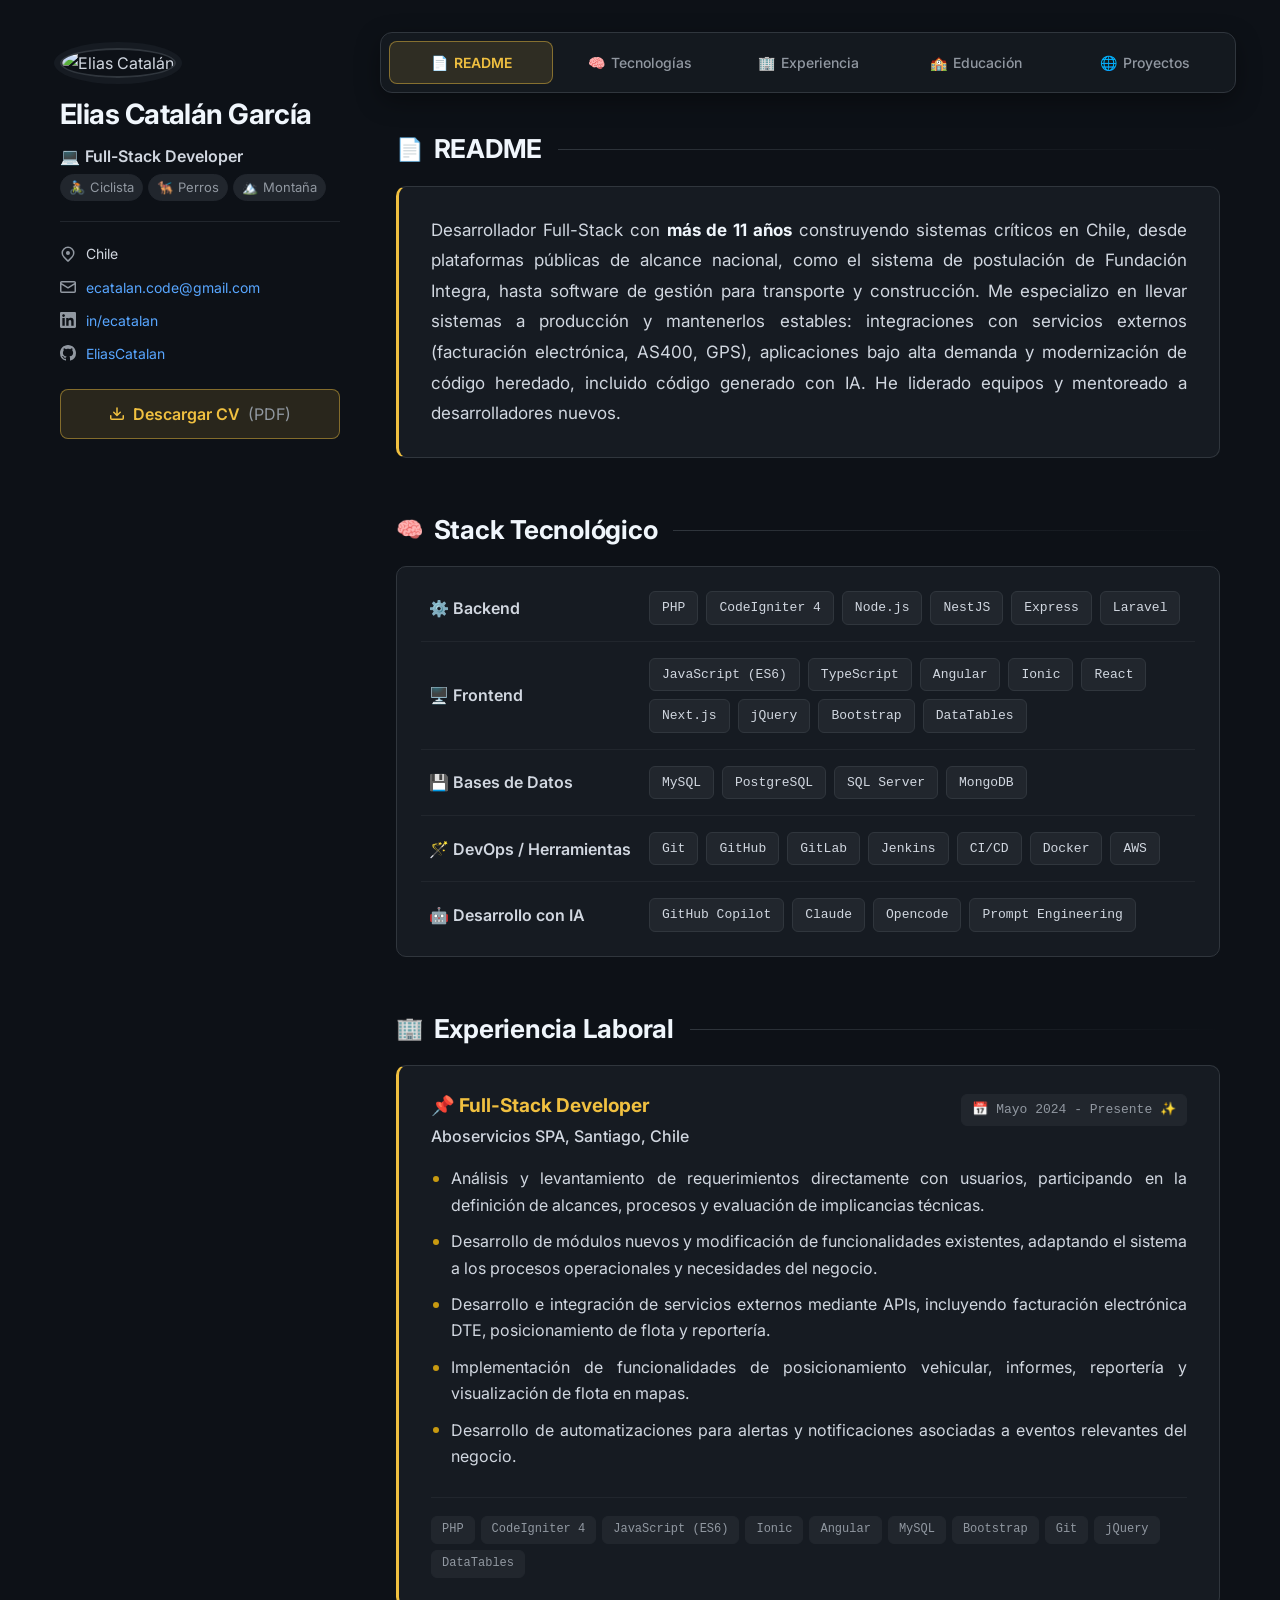
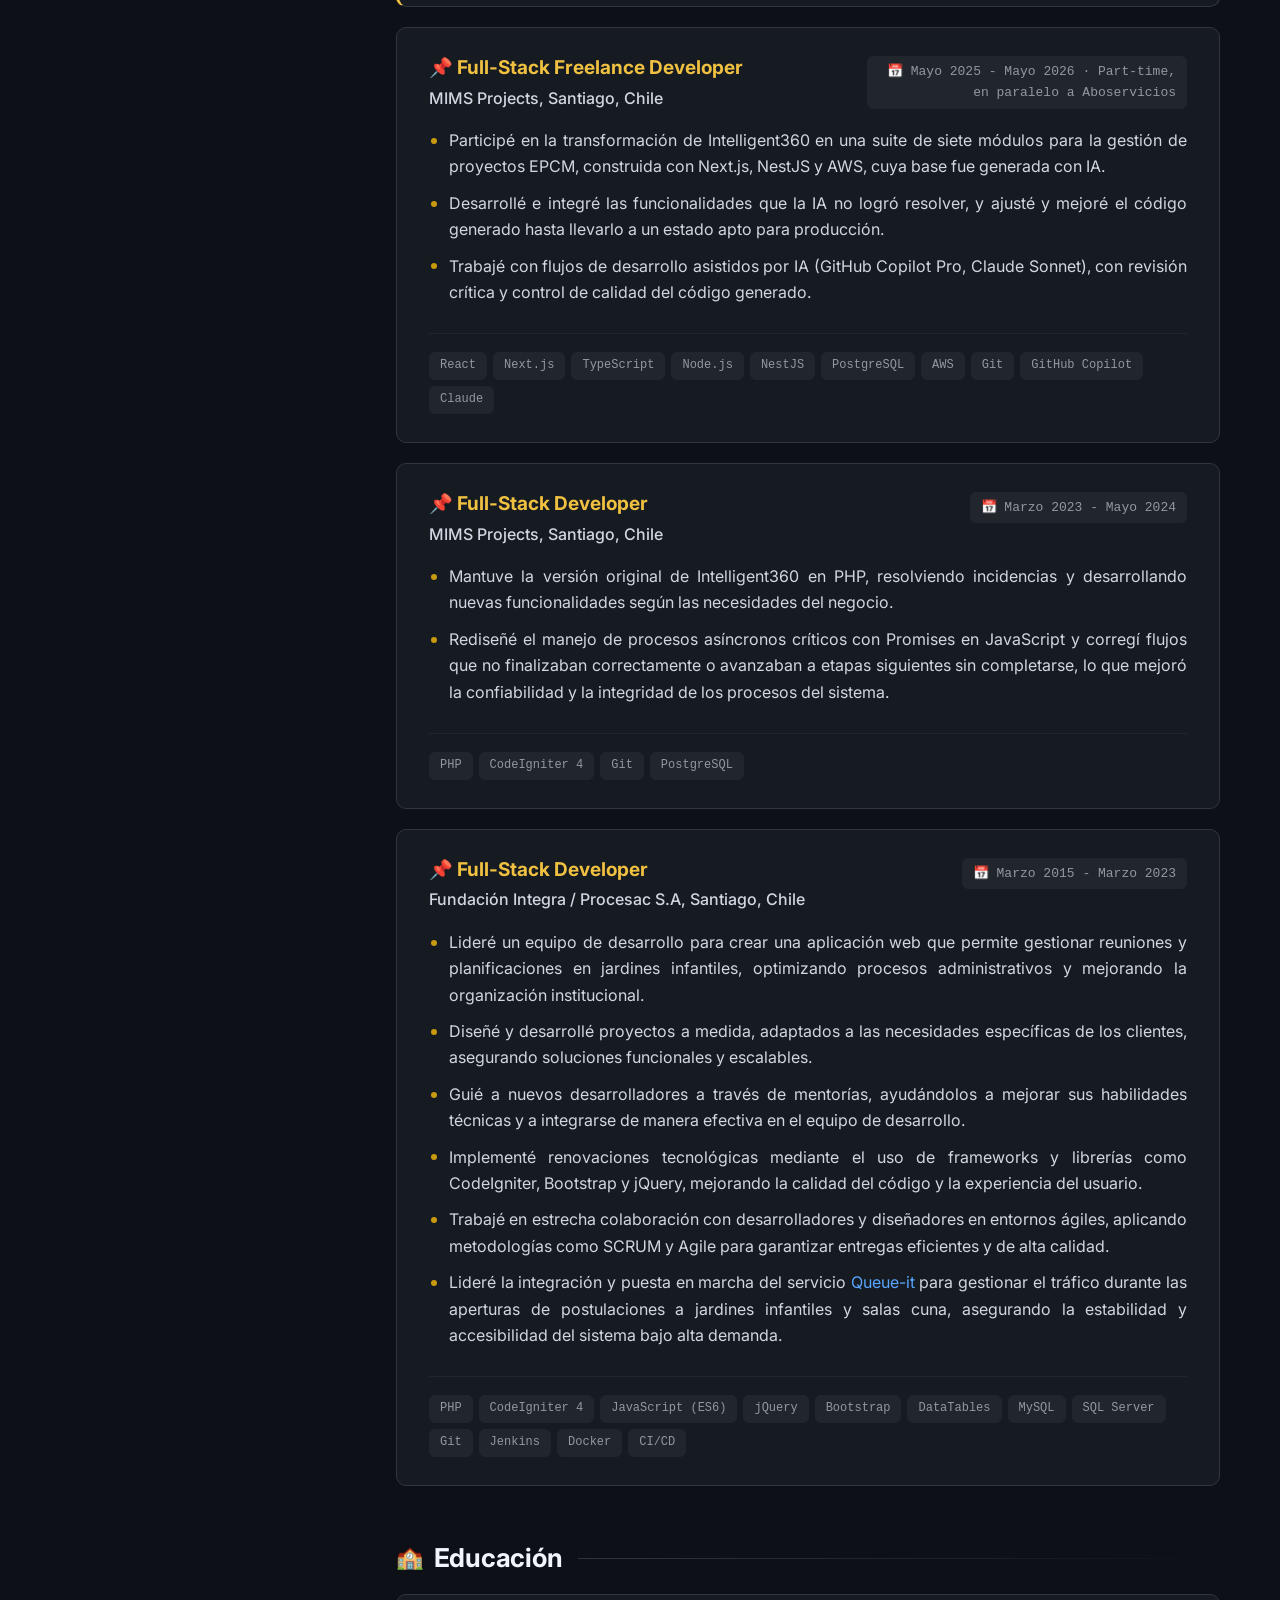
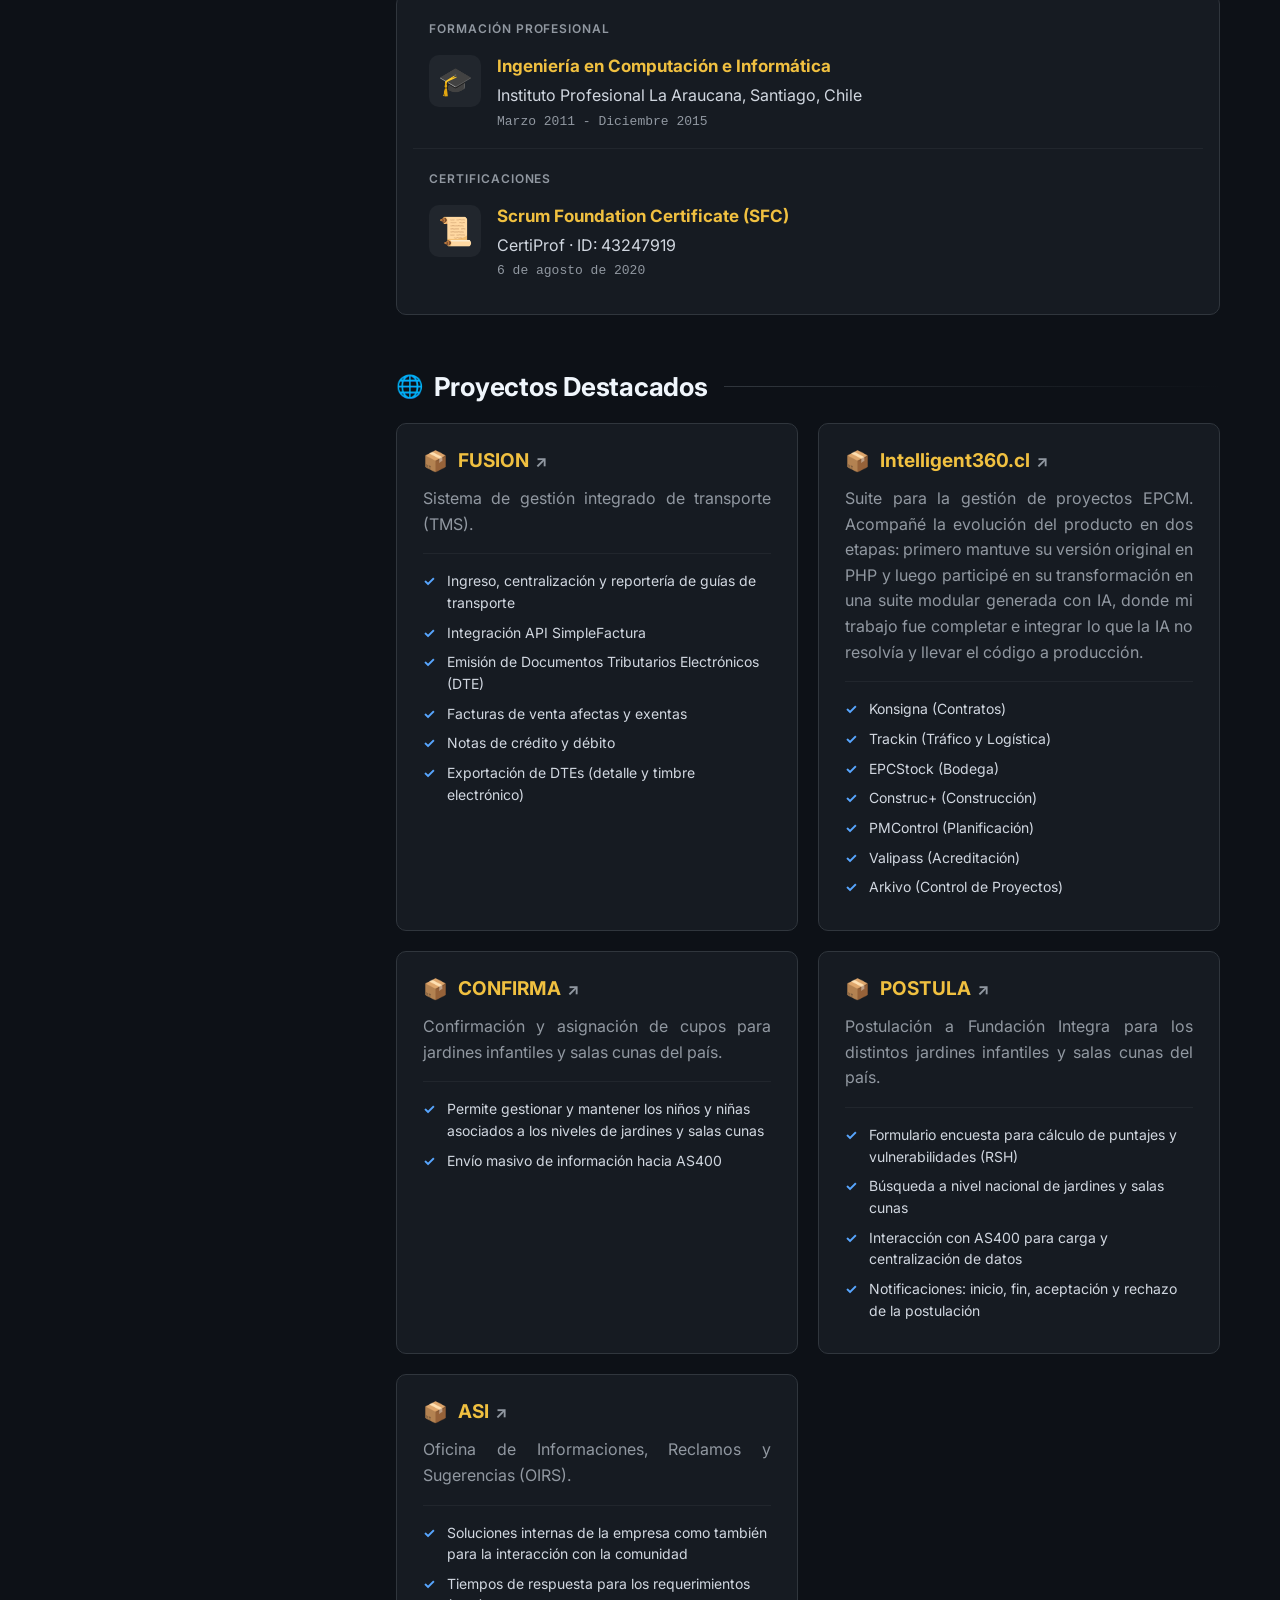
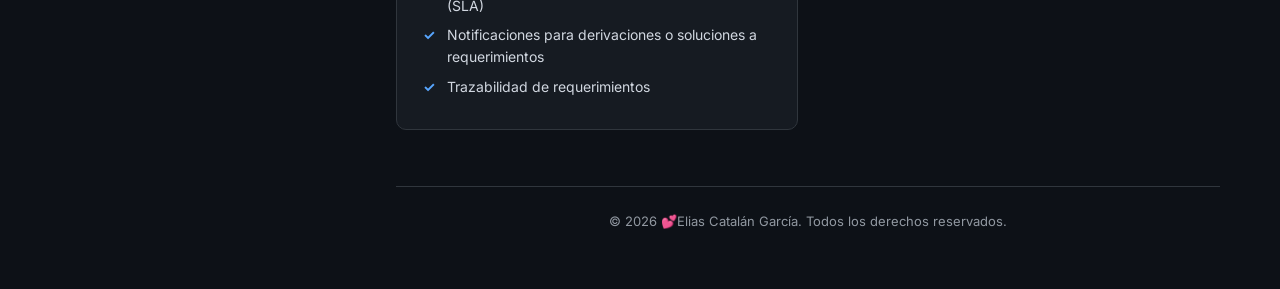
==== commit 8878a89d: "Actualizar la sección de biografía en index.html para usar una lista con etiquetas que representan h" ====
--- a/index.html
+++ b/index.html
@@ -37,7 +37,12 @@
                 <div class="profile-info">
                     <h1 class="profile-name">Elias Catalán García</h1>
                 </div>
-                <p class="profile-bio">💻 Full-Stack Developer 🚴🏻 Ciclista 🐕‍🦺🏔️</p>
+                <ul class="profile-bio">
+                    <li class="bio-tag bio-tag-main"><span aria-hidden="true">💻</span> Full-Stack Developer</li>
+                    <li class="bio-tag"><span aria-hidden="true">🚴🏻</span> Ciclista</li>
+                    <li class="bio-tag"><span aria-hidden="true">🐕‍🦺</span> Perros</li>
+                    <li class="bio-tag"><span aria-hidden="true">🏔️</span> Montaña</li>
+                </ul>
             </div>
 
             <div class="profile-details">
--- a/css/style.css
+++ b/css/style.css
@@ -10,24 +10,37 @@
     --bg-secondary: #161b22;
     --bg-tertiary: #21262d;
     --bg-overlay: #30363d;
-    
-    --text-primary: #c9d1d9;
-    --text-secondary: #8b949e;
+
+    --text-primary: #d1d7e0;
+    --text-secondary: #9198a1;
     --text-link: #58a6ff;
-    --text-link-hover: #1f6feb;
-    
+    --text-link-hover: #79c0ff;
+
     --border-default: #30363d;
     --border-muted: #21262d;
-    
+
     /* Common */
     --font-family: 'Inter', 'Roboto', -apple-system, BlinkMacSystemFont, "Segoe UI", "Noto Sans", Helvetica, Arial, sans-serif;
     --font-mono: 'JetBrains Mono', 'Fira Code', ui-monospace, SFMono-Regular, "SF Mono", Menlo, Consolas, "Liberation Mono", monospace;
+
+    /* Escala tipográfica (base 16px) */
+    --fs-xs: 0.8125rem;   /* 13px: metadatos, badges */
+    --fs-sm: 0.875rem;    /* 14px: texto auxiliar */
+    --fs-base: 1rem;      /* 16px: texto de lectura */
+    --fs-md: 1.0625rem;   /* 17px: intro */
+    --fs-lg: 1.1875rem;   /* 19px: títulos de tarjeta */
+    --fs-xl: clamp(1.375rem, 1.2rem + 0.6vw, 1.625rem); /* títulos de sección */
+
+    /* Espaciado entre secciones */
+    --section-gap: 56px;
+    --radius: 10px;
 
     /* Accent Colors */
     --accent-yellow: #f0c040;
     --accent-yellow-dark: #c89a10;
     --accent-yellow-glow: rgba(240, 192, 64, 0.25);
     --accent-yellow-subtle: rgba(240, 192, 64, 0.12);
+    --accent-yellow-border: rgba(240, 192, 64, 0.45);
 }
 
 /* ============================================
@@ -43,13 +56,15 @@
     font-family: var(--font-family);
     background-color: var(--bg-primary);
     color: var(--text-primary);
-    line-height: 1.6;
-    font-size: 14px;
+    line-height: 1.65;
+    font-size: var(--fs-base);
+    -webkit-font-smoothing: antialiased;
+    -moz-osx-font-smoothing: grayscale;
 }
 
 /* Evita que la navegación sticky tape el título al saltar a una sección */
 section[id] {
-    scroll-margin-top: 80px;
+    scroll-margin-top: 88px;
 }
 
 /* Las secciones reciben foco desde la navegación (tabindex="-1"), pero no son
@@ -62,8 +77,6 @@
    desplazamientos; las transiciones de color se mantienen */
 @media (prefers-reduced-motion: reduce) {
     .cv-download:hover,
-    .nav-link:hover,
-    .tech-badge:hover,
     .project-card:hover,
     .scroll-to-top:hover,
     .scroll-to-top:active {
@@ -80,6 +93,14 @@
 a:hover {
     color: var(--text-link-hover);
     text-decoration: underline;
+    text-underline-offset: 3px;
+}
+
+a:focus-visible,
+button:focus-visible {
+    outline: 2px solid var(--text-link);
+    outline-offset: 2px;
+    border-radius: 4px;
 }
 
 code {
@@ -90,16 +111,26 @@
     font-size: 0.9em;
 }
 
+/* Texto largo: justificado con guiones en escritorio (sin ríos de espacios);
+   en móvil se alinea a la izquierda (ver media queries) */
+.lead-text,
+.exp-details li,
+.project-description {
+    text-align: justify;
+    hyphens: auto;
+    -webkit-hyphens: auto;
+}
+
 /* ============================================
    MAIN CONTAINER
    ============================================ */
 .github-container {
     display: grid;
-    grid-template-columns: 300px 1fr;
-    max-width: 1400px;
+    grid-template-columns: 280px minmax(0, 1fr);
+    max-width: 1240px;
     margin: 0 auto;
-    padding: 40px 120px 40px 32px;
-    gap: 40px;
+    padding: 48px 40px;
+    gap: 56px;
 }
 
 /* ============================================
@@ -107,25 +138,26 @@
    ============================================ */
 .sidebar {
     position: sticky;
-    top: 24px;
+    top: 32px;
     height: fit-content;
 }
 
 .profile-section {
-    margin-bottom: 16px;
+    margin-bottom: 20px;
     position: relative;
 }
 
 .profile-avatar {
     width: 100%;
-    margin-bottom: 16px;
+    margin-bottom: 20px;
 }
 
 .avatar-img {
     width: 100%;
     height: auto;
     border-radius: 50%;
-    border: 1px solid var(--border-default);
+    border: 2px solid var(--border-default);
+    box-shadow: 0 0 0 6px var(--bg-secondary);
 }
 
 .profile-info {
@@ -133,30 +165,64 @@
 }
 
 .profile-name {
-    font-size: 26px;
+    font-size: 1.75rem;
+    font-weight: 700;
+    line-height: 1.2;
+    letter-spacing: -0.02em;
+    color: #f0f6fc;
+}
+
+/* Bio como etiquetas: el rol destacado arriba, los intereses debajo */
+.profile-bio {
+    list-style: none;
+    display: flex;
+    flex-wrap: wrap;
+    gap: 6px 5px;
+    margin-top: 12px;
+}
+
+.bio-tag {
+    display: inline-flex;
+    align-items: center;
+    gap: 5px;
+    padding: 3px 8px;
+    font-size: var(--fs-xs);
+    color: var(--text-secondary);
+    background: var(--bg-tertiary);
+    border: 1px solid var(--border-muted);
+    border-radius: 999px;
+    line-height: 1.5;
+}
+
+.bio-tag-main {
+    flex-basis: 100%;
+    justify-content: flex-start;
+    padding: 0;
+    background: none;
+    border: none;
+    font-size: var(--fs-base);
     font-weight: 600;
-    line-height: 1.25;
-    color: var(--text-primary);
-}
-
-.profile-bio {
-    font-size: 14px;
-    color: var(--text-primary);
-    margin-top: 8px;
-    line-height: 1.5;
+    color: var(--text-primary);
 }
 
 .profile-details {
-    margin-top: 16px;
+    margin-top: 20px;
+    padding-top: 20px;
+    border-top: 1px solid var(--border-muted);
 }
 
 .detail-item {
     display: flex;
     align-items: center;
-    gap: 8px;
-    margin-bottom: 8px;
-    font-size: 14px;
-    color: var(--text-primary);
+    gap: 10px;
+    margin-bottom: 10px;
+    font-size: var(--fs-sm);
+    color: var(--text-primary);
+    min-width: 0;
+}
+
+.detail-item a {
+    overflow-wrap: anywhere;
 }
 
 .detail-item .icon {
@@ -170,14 +236,14 @@
     align-items: center;
     justify-content: center;
     gap: 8px;
-    margin-top: 20px;
-    padding: 9px 16px;
-    border: 1px solid rgba(240, 192, 64, 0.45);
+    margin-top: 24px;
+    padding: 11px 18px;
+    border: 1px solid var(--accent-yellow-border);
     border-radius: 8px;
     background: var(--accent-yellow-subtle);
     color: var(--accent-yellow);
     font-weight: 600;
-    font-size: 14px;
+    font-size: var(--fs-base);
     transition: background-color 0.2s ease, box-shadow 0.2s ease, transform 0.2s ease;
 }
 
@@ -214,23 +280,21 @@
 /* Navigation Menu */
 .main-nav {
     position: sticky;
-    top: 0;
-    margin-bottom: 24px;
-    padding: 12px 16px;
+    top: 12px;
+    margin: -16px -16px 40px;
+    padding: 8px;
     z-index: 100;
     backdrop-filter: blur(12px);
-    background: rgba(13, 17, 23, 0.96);
-    box-shadow: 0 4px 20px rgba(0, 0, 0, 0.25), 0 1px 0 var(--accent-yellow-subtle);
+    -webkit-backdrop-filter: blur(12px);
+    background: rgba(22, 27, 34, 0.88);
+    border: 1px solid var(--border-default);
     border-radius: 12px;
-    margin-left: -16px;
-    margin-right: -16px;
-    margin-top: -16px;
-    border-bottom: 2px solid var(--accent-yellow-subtle);
+    box-shadow: 0 8px 24px rgba(0, 0, 0, 0.35);
 }
 
 .nav-list {
     display: flex;
-    gap: 6px;
+    gap: 4px;
     list-style: none;
     margin: 0;
     padding: 0;
@@ -248,118 +312,104 @@
     justify-content: center;
     gap: 6px;
     width: 100%;
-    padding: 10px 8px;
+    padding: 9px 12px;
     color: var(--text-secondary);
     text-decoration: none;
+    /* Borde transparente siempre: el link activo no cambia de tamaño */
+    border: 1px solid transparent;
     border-radius: 8px;
-    font-size: 13px;
+    font-size: var(--fs-sm);
     font-weight: 500;
-    transition: all 0.3s cubic-bezier(0.4, 0, 0.2, 1);
+    transition: background-color 0.2s ease, color 0.2s ease, border-color 0.2s ease;
     white-space: nowrap;
-    position: relative;
-    overflow: hidden;
     text-align: center;
-    letter-spacing: 0.01em;
-}
-
-.nav-link::before {
-    content: '';
-    position: absolute;
-    bottom: 0;
-    left: 50%;
-    transform: translateX(-50%) scaleX(0);
-    width: 80%;
-    height: 2px;
-    background: linear-gradient(90deg, var(--accent-yellow) 0%, var(--accent-yellow-dark) 100%);
-    transition: transform 0.3s ease;
-    border-radius: 2px;
-}
-
-.nav-link:hover::before,
-.nav-link.active::before {
-    transform: translateX(-50%) scaleX(1);
 }
 
 .nav-link:hover {
-    background: var(--accent-yellow-subtle);
-    color: var(--accent-yellow);
+    background: var(--bg-tertiary);
+    color: var(--text-primary);
     text-decoration: none;
-    transform: translateY(-1px);
-    box-shadow: 0 4px 12px var(--accent-yellow-glow);
 }
 
 .nav-link.active {
     background: var(--accent-yellow-subtle);
     color: var(--accent-yellow);
-    border: 1px solid rgba(240, 192, 64, 0.45);
-    box-shadow: 0 0 18px var(--accent-yellow-glow), 0 2px 8px rgba(0, 0, 0, 0.2);
+    border-color: var(--accent-yellow-border);
     font-weight: 600;
 }
 
+.nav-link:focus-visible {
+    outline-offset: -2px;
+}
+
+/* Section headers */
 .section-header {
-    margin-bottom: 24px;
-    padding: 0 0 16px 0;
-    position: relative;
+    margin-bottom: 20px;
     display: flex;
     align-items: center;
-    gap: 12px;
+    gap: 16px;
 }
 
 .section-header::after {
     content: '';
     flex: 1;
     height: 1px;
-    background: linear-gradient(90deg, rgba(88, 166, 255, 0.2) 0%, transparent 100%);
+    background: linear-gradient(90deg, var(--border-default) 0%, transparent 100%);
 }
 
 .section-header h2 {
-    font-size: 13px;
+    font-size: var(--fs-xl);
     font-weight: 700;
-    color: #58a6ff;
-    letter-spacing: 0.12em;
-    text-transform: uppercase;
+    color: #f0f6fc;
+    letter-spacing: -0.01em;
+    line-height: 1.25;
     margin: 0;
     white-space: nowrap;
     display: flex;
     align-items: center;
-    gap: 8px;
-    padding: 6px 14px;
-    background: rgba(88, 166, 255, 0.08);
-    border: 1px solid rgba(88, 166, 255, 0.25);
-    border-radius: 20px;
+    gap: 10px;
+}
+
+.section-header h2 span {
+    font-size: 0.85em;
+}
+
+/* Espaciado uniforme entre secciones */
+.readme-section,
+.tech-stack-section,
+.experience-section,
+.education-section,
+.projects-section {
+    margin-bottom: var(--section-gap);
 }
 
 /* README Section */
-.readme-section {
-    margin-bottom: 24px;
-}
-
 .readme-content {
     background: var(--bg-secondary);
     border: 1px solid var(--border-default);
-    border-radius: 6px;
-    padding: 24px;
-    font-size: 16px;
+    border-left: 3px solid var(--accent-yellow);
+    border-radius: var(--radius);
+    padding: 28px 32px;
+    font-size: var(--fs-md);
     line-height: 1.8;
 }
 
 .lead-text {
-    text-align: justify;
-    color: var(--text-primary);
-    max-width: 80ch;
+    color: var(--text-primary);
+    max-width: 72ch;
+}
+
+.lead-text strong {
+    color: #f0f6fc;
 }
 
 /* Tech Stack Section */
-.tech-stack-section {
-    margin-bottom: 24px;
-}
-
 .tech-table {
     overflow-x: auto;
     background: var(--bg-secondary);
     border: 1px solid var(--border-default);
-    border-radius: 6px;
-    padding: 8px 16px;
+    border-radius: var(--radius);
+    padding: 8px 24px;
 }
 
 .tech-table table {
@@ -376,15 +426,16 @@
 }
 
 .tech-table td {
-    padding: 12px 8px;
-    vertical-align: top;
+    padding: 16px 8px;
+    vertical-align: middle;
 }
 
 .tech-table .category {
     font-weight: 600;
+    font-size: var(--fs-base);
     color: var(--text-primary);
     white-space: nowrap;
-    width: 200px;
+    width: 220px;
 }
 
 .tech-table .technologies {
@@ -393,112 +444,137 @@
     gap: 8px;
 }
 
+/* Los badges son informativos, no clicables: sin cursor de puntero ni salto */
 .tech-badge {
     display: inline-block;
-    padding: 4px 10px;
+    padding: 5px 12px;
     background: var(--bg-tertiary);
     border: 1px solid var(--border-default);
-    border-radius: 12px;
-    font-size: 13px;
+    border-radius: 6px;
+    font-family: var(--font-mono);
+    font-size: var(--fs-xs);
     color: var(--text-primary);
     white-space: nowrap;
-    cursor: pointer;
-    transition: all 0.3s cubic-bezier(0.4, 0, 0.2, 1);
+    transition: border-color 0.2s ease, color 0.2s ease;
 }
 
 .tech-badge:hover {
-    transform: translateY(-2px);
-    border-color: #ffd700;
-    box-shadow: 0 4px 12px rgba(255, 215, 0, 0.25);
-    color: #ffd700;
+    border-color: var(--accent-yellow-border);
+    color: var(--accent-yellow);
 }
 
 /* Experience Section */
-.experience-section {
-    margin-bottom: 24px;
-}
-
 .experience-card {
+    display: grid;
+    grid-template-columns: minmax(0, 1fr) auto;
+    column-gap: 16px;
     background: var(--bg-secondary);
     border: 1px solid var(--border-default);
-    border-radius: 6px;
-    padding: 24px;
+    border-radius: var(--radius);
+    padding: 28px 32px;
+    margin-bottom: 20px;
+}
+
+/* El trabajo actual (primera tarjeta) se destaca con el acento */
+.section-header + .experience-card {
+    border-left: 3px solid var(--accent-yellow);
+}
+
+.experience-card > * {
+    grid-column: 1 / -1;
+}
+
+.exp-header {
+    grid-column: 1;
     margin-bottom: 16px;
 }
 
-.exp-header {
-    padding-bottom: 12px;
-    margin-bottom: 8px;
-    border-bottom: 1px solid var(--accent-yellow-subtle);
-}
-
 .exp-header h3 {
-    font-size: 18px;
+    font-size: var(--fs-lg);
     font-weight: 700;
     color: var(--accent-yellow);
+    line-height: 1.3;
     margin-bottom: 4px;
-    letter-spacing: 0.01em;
 }
 
 .company {
-    font-size: 14px;
+    font-size: var(--fs-base);
+    font-weight: 500;
+    color: var(--text-primary);
+    display: block;
+}
+
+/* Fecha alineada arriba a la derecha del encabezado */
+.exp-date {
+    grid-column: 2;
+    grid-row: 1;
+    align-self: start;
+    font-family: var(--font-mono);
+    font-size: var(--fs-xs);
     color: var(--text-secondary);
-    display: block;
-    margin-bottom: 8px;
-}
-
-.exp-date {
-    font-size: 13px;
-    color: var(--text-secondary);
-    margin-bottom: 12px;
+    background: var(--bg-tertiary);
+    border: 1px solid var(--border-muted);
+    border-radius: 6px;
+    padding: 4px 10px;
+    max-width: 320px;
+    text-align: right;
 }
 
 .exp-details {
-    list-style: disc;
-    padding-left: 24px;
+    list-style: none;
+    padding-left: 0;
 }
 
 .exp-details li {
-    margin-bottom: 8px;
-    color: var(--text-primary);
-    line-height: 1.6;
-    text-align: justify;
+    position: relative;
+    padding-left: 20px;
+    margin-bottom: 10px;
+    color: var(--text-primary);
+    line-height: 1.65;
+}
+
+.exp-details li::before {
+    content: '';
+    position: absolute;
+    left: 2px;
+    top: 0.68em;
+    width: 6px;
+    height: 6px;
+    border-radius: 50%;
+    background: var(--accent-yellow-dark);
 }
 
 .exp-tech-stack {
     display: flex;
     flex-wrap: wrap;
-    gap: 8px;
-    margin-top: 16px;
-    padding-top: 16px;
+    gap: 6px;
+    margin-top: 18px;
+    padding-top: 18px;
     border-top: 1px solid var(--border-muted);
 }
 
 .exp-tech-badge {
     display: inline-block;
-    padding: 4px 10px;
+    padding: 3px 10px;
     background: var(--bg-tertiary);
     border: 1px solid var(--border-muted);
-    border-radius: 12px;
-    font-size: 12px;
+    border-radius: 6px;
+    font-family: var(--font-mono);
+    font-size: 0.75rem;
     color: var(--text-secondary);
     white-space: nowrap;
 }
 
 /* Education Section */
-.education-section {
-    margin-bottom: 24px;
-}
-
 .education-list {
     background: var(--bg-secondary);
     border: 1px solid var(--border-default);
-    border-radius: 6px;
+    border-radius: var(--radius);
     padding: 16px;
 }
 
 .edu-group-title {
-    font-size: 12px;
+    font-size: 0.75rem;
     font-weight: 600;
     text-transform: uppercase;
     letter-spacing: 0.08em;
@@ -513,6 +589,7 @@
 
 .education-item {
     display: flex;
+    align-items: flex-start;
     gap: 16px;
     padding: 16px;
     border-bottom: 1px solid var(--border-muted);
@@ -523,48 +600,52 @@
 }
 
 .edu-icon {
-    font-size: 32px;
+    font-size: 28px;
+    line-height: 1;
     flex-shrink: 0;
+    width: 52px;
+    height: 52px;
+    display: grid;
+    place-items: center;
+    background: var(--bg-tertiary);
+    border-radius: 10px;
 }
 
 .edu-content h4 {
-    font-size: 16px;
+    font-size: var(--fs-md);
     font-weight: 700;
     color: var(--accent-yellow);
+    line-height: 1.35;
     margin-bottom: 4px;
-    letter-spacing: 0.01em;
 }
 
 .edu-institution {
-    font-size: 14px;
+    font-size: var(--fs-base);
+    color: var(--text-primary);
+    margin-bottom: 2px;
+}
+
+.edu-date {
+    font-family: var(--font-mono);
+    font-size: var(--fs-xs);
     color: var(--text-secondary);
-    margin-bottom: 4px;
-}
-
-.edu-date {
-    font-size: 13px;
-    color: var(--text-secondary);
 }
 
 /* Projects Section */
-.projects-section {
-    margin-bottom: 24px;
-}
-
 .projects-grid {
     display: grid;
-    grid-template-columns: repeat(auto-fit, minmax(320px, 1fr));
+    grid-template-columns: repeat(auto-fill, minmax(300px, 1fr));
     gap: 20px;
 }
 
 .project-card {
     background: var(--bg-secondary);
     border: 1px solid var(--border-default);
-    border-radius: 12px;
-    padding: 24px;
+    border-radius: var(--radius);
+    padding: 24px 26px;
     position: relative;
     overflow: hidden;
-    transition: all 0.3s cubic-bezier(0.4, 0, 0.2, 1);
+    transition: transform 0.25s ease, border-color 0.25s ease, box-shadow 0.25s ease;
     display: flex;
     flex-direction: column;
 }
@@ -582,66 +663,68 @@
     transition: transform 0.3s ease;
 }
 
-.project-card:hover::before {
+.project-card:hover::before,
+.project-card:focus-within::before {
     transform: scaleX(1);
 }
 
 .project-card:hover {
-    transform: translateY(-4px);
-    border-color: rgba(240, 192, 64, 0.45);
-    box-shadow: 0 8px 28px var(--accent-yellow-glow);
+    transform: translateY(-3px);
+    border-color: var(--accent-yellow-border);
+    box-shadow: 0 8px 28px rgba(0, 0, 0, 0.35);
 }
 
 .project-card h3 {
-    font-size: 18px;
+    font-size: var(--fs-lg);
     font-weight: 700;
+    line-height: 1.3;
     margin-bottom: 12px;
     display: flex;
     align-items: center;
-    gap: 8px;
-    padding-bottom: 10px;
-    border-bottom: 1px solid var(--accent-yellow-subtle);
+    gap: 10px;
 }
 
 .project-card h3::before {
     content: '📦';
-    font-size: 22px;
+    font-size: 20px;
 }
 
 .project-card h3 a {
     color: var(--accent-yellow);
     text-decoration: none;
     transition: color 0.2s ease;
-    position: relative;
-}
-
+}
+
+/* La flecha siempre visible indica que el título es un enlace externo */
 .project-card h3 a::after {
     content: '↗';
-    opacity: 0;
-    margin-left: 4px;
-    transition: opacity 0.2s ease;
-    font-size: 16px;
+    margin-left: 6px;
+    font-size: 0.85em;
+    color: var(--text-secondary);
+    transition: color 0.2s ease;
+}
+
+.project-card h3 a:hover {
+    text-decoration: underline;
 }
 
 .project-card:hover h3 a::after {
-    opacity: 1;
+    color: var(--accent-yellow);
 }
 
 .project-description {
-    font-size: 15px;
+    font-size: var(--fs-base);
     color: var(--text-secondary);
     margin-bottom: 16px;
     line-height: 1.6;
-    font-weight: 500;
-    padding-bottom: 12px;
+    padding-bottom: 16px;
     border-bottom: 1px solid var(--border-muted);
-    text-align: justify;
 }
 
 .project-features {
     list-style: none;
     padding-left: 0;
-    font-size: 13px;
+    font-size: var(--fs-sm);
     flex-grow: 1;
 }
 
@@ -650,8 +733,7 @@
     color: var(--text-primary);
     padding-left: 24px;
     position: relative;
-    line-height: 1.5;
-    text-align: justify;
+    line-height: 1.55;
 }
 
 .project-features li::before {
@@ -660,17 +742,16 @@
     left: 0;
     color: var(--text-link);
     font-weight: bold;
-    font-size: 14px;
 }
 
 /* Footer */
 .github-footer {
-    margin-top: 40px;
-    padding-top: 24px;
+    margin-top: 24px;
+    padding: 24px 0 8px;
     border-top: 1px solid var(--border-default);
     text-align: center;
     color: var(--text-secondary);
-    font-size: 12px;
+    font-size: var(--fs-xs);
 }
 
 /* Scroll to Top Button */
@@ -714,12 +795,25 @@
 /* ============================================
    RESPONSIVE DESIGN
    ============================================ */
+@media (max-width: 1180px) {
+    .github-container {
+        grid-template-columns: 240px minmax(0, 1fr);
+        padding: 40px 28px;
+        gap: 40px;
+    }
+
+    .tech-table .category {
+        width: 180px;
+    }
+}
+
 @media (max-width: 1024px) {
     .github-container {
         grid-template-columns: 1fr;
-        padding: 16px;
-    }
-    
+        padding: 24px 20px;
+        gap: 32px;
+    }
+
     .sidebar {
         position: relative;
         top: 0;
@@ -727,7 +821,7 @@
 
     /* En una sola columna, la foto a ancho completo empujaba todo el contenido */
     .profile-avatar {
-        width: 160px;
+        width: 150px;
         margin: 0 auto 16px;
     }
 
@@ -736,22 +830,32 @@
         text-align: center;
     }
 
-    /* Bloque de contacto centrado, con los íconos alineados en columna */
+    .profile-bio,
+    .bio-tag-main {
+        justify-content: center;
+    }
+
+    /* Contacto en fila horizontal, centrado */
     .profile-details {
-        width: fit-content;
+        display: flex;
+        flex-wrap: wrap;
+        justify-content: center;
+        gap: 8px 24px;
         margin: 16px auto 0;
+    }
+
+    .detail-item {
+        margin-bottom: 0;
     }
 
     .cv-download {
         width: fit-content;
         margin: 20px auto 0;
     }
-    
 
     .main-nav {
-        margin-left: -16px;
-        margin-right: -16px;
-        padding: 12px 16px;
+        margin: 0 -8px 32px;
+        top: 8px;
     }
 
     .nav-list {
@@ -763,65 +867,101 @@
     .nav-list::-webkit-scrollbar {
         display: none;
     }
+
+    .nav-item {
+        flex: 1 0 auto;
+    }
 }
 
 @media (max-width: 768px) {
+    :root {
+        --section-gap: 40px;
+    }
+
     .github-container {
-        padding: 12px;
-    }
-
-    /* El margen negativo de la nav debe igualar el padding del contenedor */
+        padding: 16px;
+    }
+
     .main-nav {
-        margin-left: -12px;
-        margin-right: -12px;
-    }
-    
-    .readme-section,
-    .tech-stack-section,
+        margin-left: -4px;
+        margin-right: -4px;
+    }
+
+    /* En pantallas angostas el justificado deja huecos: alineación izquierda */
+    .lead-text,
+    .exp-details li,
+    .project-description {
+        text-align: left;
+    }
+
+    .readme-content,
     .experience-card,
-    .education-list {
-        padding: 16px;
-    }
-    
+    .project-card {
+        padding: 20px;
+    }
+
+    .readme-content {
+        font-size: var(--fs-base);
+    }
+
+    .tech-table {
+        padding: 4px 16px;
+    }
+
     .tech-table .category {
         width: auto;
         display: block;
-        margin-bottom: 8px;
-    }
-    
+        margin-bottom: 4px;
+    }
+
     .tech-table td {
         display: block;
-        padding: 8px 0;
-    }
-    
+        padding: 12px 0;
+    }
+
+    .tech-table td.technologies {
+        display: flex;
+        padding-top: 0;
+    }
+
+    /* La fecha pasa debajo del cargo */
+    .exp-date {
+        grid-column: 1 / -1;
+        grid-row: auto;
+        justify-self: start;
+        text-align: left;
+        max-width: none;
+        margin-bottom: 16px;
+    }
+
+    .exp-header {
+        margin-bottom: 10px;
+    }
+
     .projects-grid {
         grid-template-columns: 1fr;
     }
-    
+
     .profile-name {
-        font-size: 22px;
+        font-size: 1.5rem;
     }
 }
 
 @media (max-width: 480px) {
     .github-container {
+        padding: 12px;
+    }
+
+    .section-header h2 {
+        white-space: normal;
+    }
+
+    .education-list {
         padding: 8px;
     }
 
-    .main-nav {
-        margin-left: -8px;
-        margin-right: -8px;
-    }
-    
-    .section-header h2 {
-        font-size: 11px;
-    }
-    
-    .readme-content {
-        font-size: 14px;
-    }
-    
-    .experience-card h3 {
-        font-size: 16px;
-    }
-}+    .scroll-to-top {
+        bottom: 20px;
+        right: 20px;
+    }
+}
